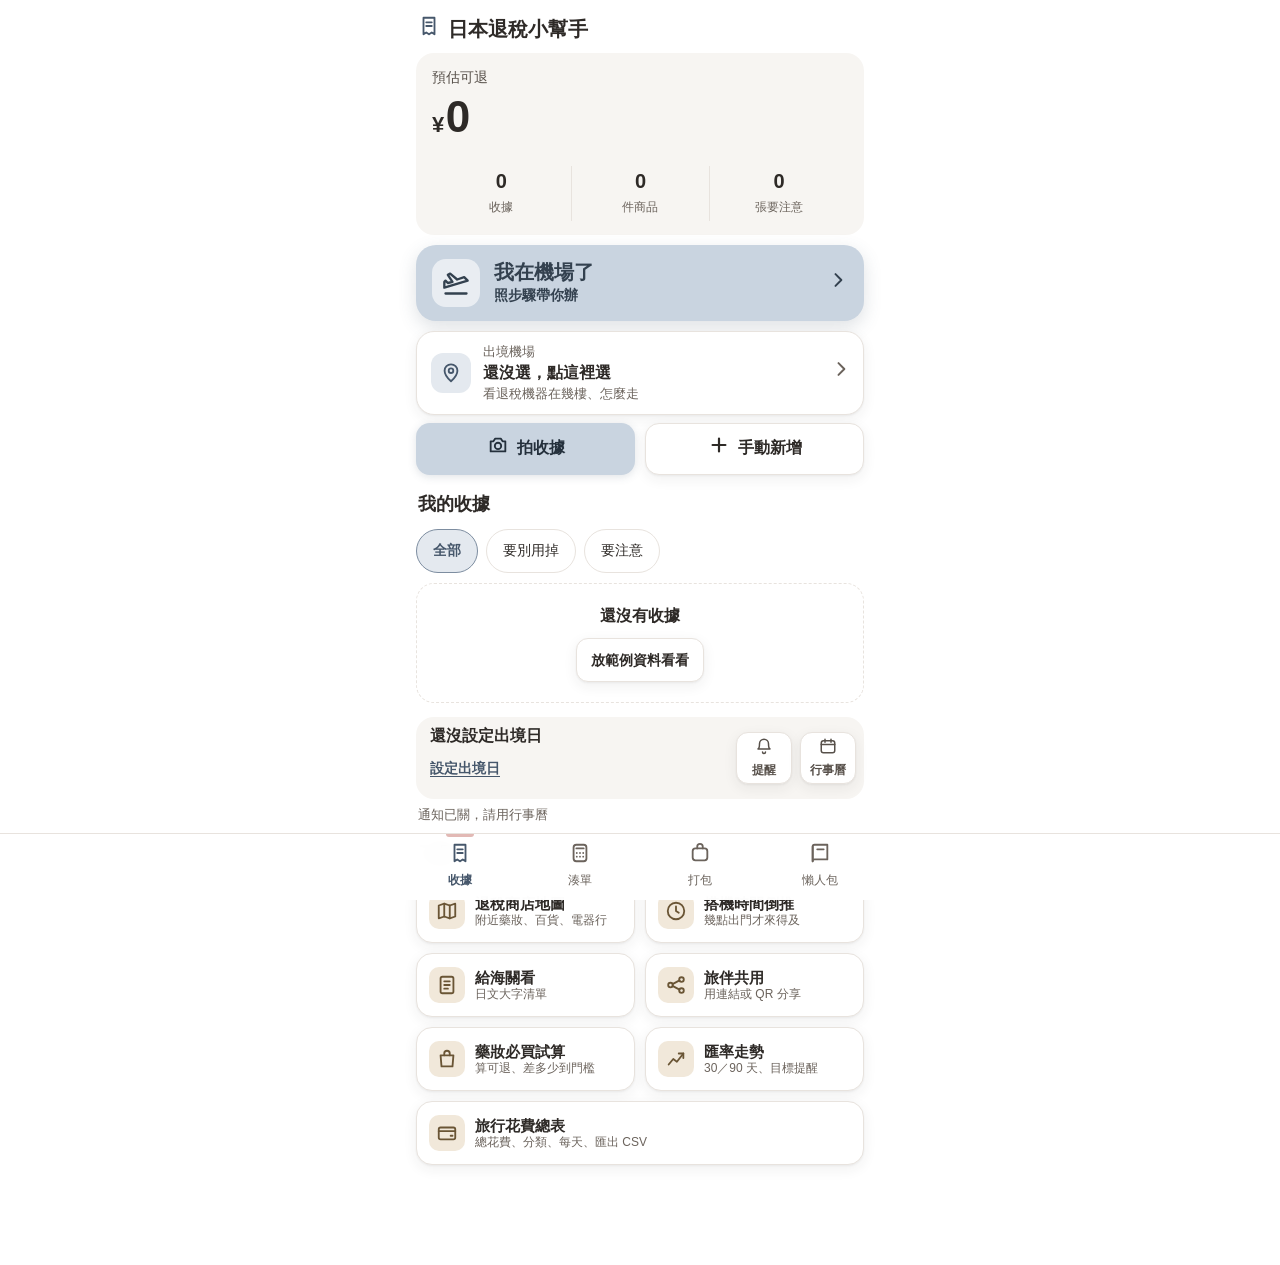
==== japan-taxfree/index.html @ 6c1c6da0 "新增測試頁：日本退稅小幫手（未公開連結） Co-authored-by: wendy885957-cmd <wendy885957-cmd@users.noreply.github.com>" ====
<!DOCTYPE html>
<html lang="zh-Hant-TW">
<head>
<meta charset="utf-8">
<meta name="viewport" content="width=device-width, initial-scale=1, viewport-fit=cover">
<meta name="theme-color" content="#FFFFFF">
<meta name="apple-mobile-web-app-capable" content="yes">
<meta name="apple-mobile-web-app-title" content="退稅小幫手">
<title>日本退稅小幫手</title>
<link rel="manifest" href="manifest.json">
<link rel="icon" href="icon.svg" type="image/svg+xml">
<link rel="apple-touch-icon" href="icon-192.png">
<style>
:root{
  --bg:#FFFFFF; --surface:#F7F5F2; --line:#E8E3DE;
  --ink:#2E2A27; --ink2:#57504A; --ink3:#6B635C;
  --blue:#46576B; --blue-bg:#E4E9EF; --blue-mid:#7D8DA0; --btn:#C9D4E0; --btn-h:#BCC8D6; --btn-down:#AEBCCB; --btn-ink:#24303C;
  --sand:#6A5535; --sand-bg:#F1E8DA; --sand-mid:#B08F5E;
  --rose:#8E4F4B; --rose-bg:#F5E6E4; --rose-mid:#E2B9B5;
  --ok:#3E5A78; --ok-bg:#E5ECF3; --ok-mid:#9DB0C6;
  --warn:#8B4639; --warn-bg:#F6E6E1; --warn-mid:#D9A79C;
  --r:18px; --r-sm:12px;
  --shadow:0 1px 2px rgba(46,42,39,.05),0 4px 14px rgba(46,42,39,.07);
  --ease:cubic-bezier(.2,.8,.2,1);
}
*{box-sizing:border-box;-webkit-tap-highlight-color:transparent}
[hidden]{display:none!important}
html,body{margin:0;background:var(--bg);color:var(--ink)}
body{font-family:-apple-system,"PingFang TC","Noto Sans TC","Noto Sans CJK TC","Microsoft JhengHei",sans-serif;font-size:16px;line-height:1.55;-webkit-font-smoothing:antialiased}
button,input,select{font:inherit;color:inherit}
button{cursor:pointer}
.app{max-width:480px;margin:0 auto;min-height:100vh;padding:0 16px calc(100px + env(safe-area-inset-bottom))}
header.top{padding:calc(14px + env(safe-area-inset-top)) 2px 8px;display:flex;align-items:center;gap:8px;color:var(--blue)}
header.top h1{font-size:20px;margin:0;font-weight:800;color:var(--ink)}
.view{display:none;animation:fadeUp .35s var(--ease)}
.view.on{display:block}
@keyframes fadeUp{from{opacity:0;transform:translateY(8px)}to{opacity:1;transform:none}}
@keyframes pop{from{opacity:0;transform:translateY(4px)}to{opacity:1;transform:none}}
@keyframes draw{from{stroke-dashoffset:30}to{stroke-dashoffset:0}}
h2{font-size:18px;margin:22px 2px 10px;font-weight:700}
.muted{color:var(--ink3)} .small{font-size:13px}
.num{font-variant-numeric:tabular-nums}
:focus-visible{outline:2px solid var(--blue);outline-offset:2px}
.ico{display:grid;place-items:center;flex:none}
.wrap-pretty{text-wrap:pretty}

/* info blocks: flat, no shadow */
.card{background:var(--surface);border:none;border-radius:var(--r);padding:14px 16px;box-shadow:none}

/* buttons: tappable = shadow or fill; feedback = color only */
.btn{display:inline-flex;align-items:center;justify-content:center;gap:8px;border:none;border-radius:14px;padding:10px 18px;min-height:52px;font-weight:700;font-size:16px;transition:background .15s,box-shadow .15s,color .15s}
.btn.pri{background:var(--btn);color:var(--btn-ink);box-shadow:0 2px 8px rgba(70,87,107,.16)}
.btn.pri:hover{background:var(--btn-h)} .btn.pri:active{background:var(--btn-down)}
.btn.sec{background:var(--bg);color:var(--ink);border:1px solid var(--line);box-shadow:var(--shadow)}
.btn.sec:active{background:var(--surface);box-shadow:inset 0 0 0 1px var(--line)}
.btn.ghost{background:none;color:var(--warn);font-weight:700;box-shadow:none}
.btn.ghost:active{background:var(--warn-bg)}
.btn.text{background:none;color:var(--blue);font-weight:700;box-shadow:none;padding:0 6px;min-height:44px;text-decoration:underline;text-underline-offset:3px}
.btn.text:active{background:var(--blue-bg)}
.btn.block{width:100%}
.btn:disabled{background:transparent;color:#6E6862;border:1px dashed #C9C2BA;box-shadow:none;cursor:not-allowed}
.btn.sm{min-height:44px;padding:6px 14px;font-size:14px;border-radius:12px}

/* summary */
.summary{background:var(--surface);border-radius:var(--r);padding:14px 16px}
.summary .lbl{font-size:14px;color:var(--ink2)}
.big{font-size:44px;font-weight:800;letter-spacing:-.01em;line-height:1.1;margin:4px 0 0}
.big small{font-size:22px;font-weight:700;margin-right:2px}
.twd{font-size:15px;color:var(--ink2);font-weight:600;min-height:1em}
.stats{display:grid;grid-template-columns:repeat(3,1fr);margin-top:10px}
.stat{text-align:center;border-left:1px solid var(--line);padding:2px 4px}
.stat:first-child{border-left:none}
.stat b{display:block;font-size:20px;line-height:1.3;font-weight:700}
.stat span{font-size:12px;color:var(--ink3)}

/* airport hero */
.hero{margin-top:10px;width:100%;border:none;border-radius:20px;background:var(--btn);color:var(--btn-ink);display:flex;align-items:center;gap:14px;padding:14px 16px;min-height:76px;text-align:left;box-shadow:0 6px 18px rgba(70,87,107,.18);transition:background .15s}
.hero:hover{background:var(--btn-h)} .hero:active{background:var(--btn-down)}
.hero .ico{width:48px;height:48px;border-radius:14px;background:rgba(255,255,255,.6)}
.hero b{display:block;font-size:20px;line-height:1.25;font-weight:800}
.hero span{font-size:14px;font-weight:600;color:#33414F}
.hero .go{margin-left:auto}

/* add buttons */
.tiles{display:grid;grid-template-columns:1fr 1fr;gap:10px;margin-top:8px}
#v-home h2{margin-top:16px}

/* countdown: one line */
.cd{margin-top:14px;display:flex;align-items:center;gap:8px;padding:8px 8px 8px 14px}
.cd-main{flex:1;min-width:0}
.cd-line{font-weight:700;font-size:16px;line-height:1.35}
.cd-line .n{font-size:22px;font-weight:800;color:var(--blue);margin-right:2px}
.cd-date{display:inline-flex;align-items:center;min-height:44px;padding:0;border:none;background:none;color:var(--blue);font-weight:700;font-size:14px;text-decoration:underline;text-underline-offset:3px}
.cd-date:active{background:var(--blue-bg)}
.cd-btn{display:flex;flex-direction:column;align-items:center;justify-content:center;gap:0;min-width:56px;min-height:52px;padding:4px 8px;border:1px solid var(--line);background:var(--bg);border-radius:12px;font-size:12px;font-weight:700;color:var(--ink2);box-shadow:var(--shadow);transition:background .15s}
.cd-btn:active{background:var(--surface);box-shadow:inset 0 0 0 1px var(--line)}
.cd-btn[aria-pressed=true]{background:var(--blue-bg);color:var(--blue);border-color:var(--blue-mid)}
.cd-note{font-size:13px;color:var(--ink3);margin:6px 2px 0}
.sr{position:absolute;width:1px;height:1px;overflow:hidden;clip:rect(0 0 0 0);white-space:nowrap}

/* chips & list */
.chips{display:flex;gap:8px;flex-wrap:wrap;margin:0 0 10px}
.chip{border:1px solid var(--line);background:var(--bg);border-radius:99px;padding:6px 16px;font-size:14px;min-height:44px;transition:background .15s,color .15s}
.chip:active{background:var(--surface);box-shadow:inset 0 0 0 1px var(--line)}
.chip[aria-pressed=true]{background:var(--blue-bg);border-color:var(--blue-mid);color:var(--blue);font-weight:700}
.list{display:grid;gap:10px;grid-template-columns:minmax(0,1fr)}
.rc{display:block;width:100%;text-align:left;border:1px solid var(--line);background:var(--bg);border-radius:var(--r);padding:12px 14px;box-shadow:var(--shadow);transition:background .15s;animation:fadeUp .3s var(--ease) both}
.rc:active{background:var(--surface);box-shadow:inset 0 0 0 1px var(--line)}
.rc-top{display:flex;gap:12px;align-items:center}
.thumb{width:44px;height:44px;border-radius:12px;background:var(--surface);flex:none;display:grid;place-items:center;overflow:hidden;color:var(--ink3)}
.thumb img{width:100%;height:100%;object-fit:cover}
.rc-main{flex:1;min-width:0}
.rc-name,.apr-name b{font-weight:700;white-space:normal;display:-webkit-box;-webkit-line-clamp:2;-webkit-box-orient:vertical;overflow:hidden;line-height:1.35}
.rc-meta{font-size:13px;color:var(--ink3)}
.rc-amt{text-align:right;flex:none}
.rc-amt b{display:block;font-weight:700}
.rc-amt span{font-size:12px;color:var(--ink3)}
.rc-tags{display:flex;gap:6px;flex-wrap:wrap;margin-top:8px}
.tag{display:inline-flex;align-items:center;gap:4px;font-size:12px;padding:3px 8px;border-radius:8px;font-weight:700}
.tag.c{background:var(--sand-bg);color:var(--sand)} .tag.w{background:var(--warn-bg);color:var(--warn)} .tag.ok{background:var(--ok-bg);color:var(--ok)}
.chev{color:var(--ink3);flex:none}
.empty{text-align:center;padding:20px 16px;border:1.5px dashed var(--line);border-radius:var(--r);color:var(--ink2)}

/* tabbar */
nav.tabbar{position:fixed;left:0;right:0;bottom:0;z-index:30;background:rgba(255,255,255,.97);backdrop-filter:blur(10px);border-top:1px solid var(--line);padding-bottom:env(safe-area-inset-bottom)}
nav.tabbar .in{max-width:480px;margin:0 auto;display:grid;grid-template-columns:repeat(4,1fr)}
.tab{background:none;border:none;padding:8px 0 10px;display:flex;flex-direction:column;align-items:center;gap:2px;font-size:12px;color:var(--ink3);min-height:60px;position:relative;transition:color .15s}
.tab:active{color:var(--blue)}
.tab[aria-selected=true]{color:var(--blue);font-weight:700}
.tab[aria-selected=true]::before{content:"";position:absolute;top:0;width:28px;height:3px;border-radius:0 0 3px 3px;background:var(--rose-mid)}

/* segmented */
.seg{display:grid;grid-auto-flow:column;grid-auto-columns:1fr;background:var(--surface);border-radius:14px;padding:3px;position:relative}
.seg button{border:none;background:none;border-radius:11px;padding:6px 0;min-height:44px;font-weight:700;color:var(--ink2);position:relative;z-index:1;transition:color .2s}
.seg button[aria-pressed=true]{color:var(--ink)}
.seg .knob{position:absolute;top:3px;bottom:3px;left:3px;border-radius:11px;background:var(--bg);box-shadow:0 1px 4px rgba(46,42,39,.14);transition:transform .28s var(--ease)}

/* calculator */
.calc-top{display:grid;grid-template-columns:1fr 1fr;gap:8px}
.target{display:flex;align-items:center;gap:8px;margin-bottom:8px;color:var(--ink3)}
.target select{flex:1;min-height:48px;border:1px solid var(--line);border-radius:14px;padding:0 12px;background:var(--bg);font-weight:700;min-width:0;color:var(--ink);box-shadow:var(--shadow)}
.disp{margin-top:8px;background:var(--surface);border-radius:var(--r);padding:6px 14px}
.disp-in{display:flex;align-items:baseline;justify-content:space-between;gap:4px;font-size:36px;font-weight:800;line-height:1.2}
.disp-in .lbl{font-size:13px;font-weight:500;color:var(--ink3);align-self:center}
.disp-in small{font-size:18px;color:var(--ink3);margin-right:2px}
.res{display:grid;grid-template-columns:1fr 1fr;gap:8px;margin-top:8px}
.res > div{border-radius:var(--r-sm);padding:6px 12px}
.res > div:first-child{background:var(--blue-bg)}
.res > div:last-child{background:var(--surface)}
.res span{font-size:12px;font-weight:700;color:var(--blue)}
.res > div:last-child span{color:var(--ink2)}
.res b{display:block;font-size:22px;line-height:1.25;font-weight:800}
.fx{display:flex;align-items:center;justify-content:space-between;gap:8px;font-size:13px;color:var(--ink3);min-height:44px}
.fx-edit{display:flex;gap:8px;margin-bottom:6px}
.fx-edit input{flex:1;min-height:44px;border:1px solid var(--line);border-radius:12px;padding:0 12px;min-width:0}
.ringbox{display:flex;align-items:center;gap:12px;padding:6px 2px}
.ring{width:60px;height:60px;flex:none;position:relative}
.ring svg{transform:rotate(-90deg)}
.ring circle{fill:none;stroke-width:9}
.ring .bg{stroke:#ECE9E5}
.ring .base{stroke:var(--blue-mid);transition:stroke-dashoffset .8s var(--ease)}
.ring .add{stroke:var(--sand-mid);transition:stroke-dashoffset .8s var(--ease)}
.ring .pct{position:absolute;inset:0;display:grid;place-items:center;font-weight:800;font-size:15px}
.ring-txt{flex:1;min-width:0}
.ring-txt b{display:block;font-size:17px;line-height:1.35}
.dot-l{display:inline-block;width:8px;height:8px;border-radius:99px;background:var(--c);margin-right:4px;vertical-align:1px}
.legend{font-size:13px;color:var(--ink2)}
.legend span+span{margin-left:10px}
.keypad{display:grid;grid-template-columns:repeat(3,1fr);gap:8px;margin-top:8px}
.key{min-height:50px;border:none;border-radius:14px;background:var(--surface);font-size:24px;font-weight:600;transition:background .12s;color:var(--ink)}
.key:active{background:var(--btn)}
.key.fn{font-size:16px;color:var(--ink2)}

/* packing */
.pk-sum{display:grid;grid-template-columns:1fr 1fr;gap:10px}
.pk-box{border-radius:var(--r);padding:10px;text-align:center}
.pk-box b{display:block;font-size:36px;font-weight:800;line-height:1.1}
.pk-box span{font-weight:700;font-size:14px}
.pk-box.carry{background:var(--blue-bg);color:var(--blue)} .pk-box.check{background:var(--sand-bg);color:var(--sand)}
.pk-group{margin-top:12px;border:1px solid var(--line);border-radius:var(--r);padding:4px 14px}
.pk-group h3{font-size:14px;color:var(--ink3);margin:8px 0 0;font-weight:700}
.pk{border-top:1px solid var(--line);padding:10px 0;transition:background .2s}
.pk:first-of-type{border-top:none}
.pk.bad{background:#FCF9F4;margin:0 -14px;padding:10px 14px}
.pk-row{display:flex;align-items:center;gap:10px}
.pk-name{flex:1;min-width:0;font-weight:700;line-height:1.35}
.pk-meta{flex:1;min-width:0;font-size:12px;color:var(--ink3)}
.pk .seg{width:140px;flex:none}
.pk .seg button{font-size:14px}
.pk-row2{display:flex;align-items:center;gap:10px;margin-top:2px}
.tog{border:1px solid var(--line);background:var(--bg);border-radius:99px;padding:4px 12px;min-height:44px;font-size:13px;font-weight:700;color:var(--ink2);display:inline-flex;align-items:center;gap:6px;transition:background .15s,color .15s;flex:none}
.tog:active{background:var(--surface)}
.tog[aria-pressed=true]{background:var(--blue-bg);border-color:var(--blue-mid);color:var(--blue)}
.pk-warn{margin-top:6px;padding-top:4px;border-top:1px dashed var(--warn-mid);color:var(--warn);font-size:14px;font-weight:700;display:flex;gap:8px;align-items:center;animation:pop .3s var(--ease)}
.pk-warn span{flex:1;text-wrap:pretty}
.pk-warn .btn.ghost{min-height:44px;padding:0 8px;text-decoration:underline;text-underline-offset:3px}
.pk-tip{margin-top:4px;color:var(--ink3);font-size:13px;animation:pop .3s var(--ease)}
.pk-gone{font-size:13px;color:var(--warn);padding:8px 0;border-top:1px solid var(--line);display:flex;gap:6px;align-items:center}

/* guide: flat list */
.rules{border-top:1px solid var(--line)}
.rule{display:grid;grid-template-columns:28px 1fr;gap:12px;padding:12px 2px;border-bottom:1px solid var(--line)}
.rule .n{width:28px;height:28px;border-radius:99px;background:var(--blue-bg);color:var(--blue);display:grid;place-items:center;font-size:14px;font-weight:700}
.rule.hot .n{background:var(--rose-bg);color:var(--rose)}
.rule b{font-size:16px;display:block;line-height:1.4}
.rule p{margin:2px 0 0;font-size:14px;color:var(--ink2)}
.lnks{display:flex;flex-wrap:wrap;column-gap:14px}
a.lnk{color:var(--blue);font-weight:700;font-size:13px;text-underline-offset:3px;display:inline-flex;min-height:44px;align-items:center}
a.lnk:active{background:var(--blue-bg)}

/* editor */
.sheet{position:fixed;inset:0;z-index:50;background:var(--bg);overflow-y:auto;transform:translateY(100%);transition:transform .38s var(--ease),visibility 0s .38s;visibility:hidden}
.sheet.on{transform:none;visibility:visible;transition:transform .38s var(--ease)}
.sheet .in{max-width:480px;margin:0 auto;padding:0 16px calc(190px + env(safe-area-inset-bottom))}
.sheet-head{position:sticky;top:0;background:#FFFFFF;z-index:2;display:flex;align-items:center;gap:8px;padding:calc(8px + env(safe-area-inset-top)) 16px 8px 8px;border-bottom:1px solid var(--line);margin:0 -16px}
.sheet-head h3{margin:0;font-size:17px;flex:1}
.back{background:none;border:none;display:flex;align-items:center;gap:2px;color:var(--blue);font-weight:700;padding:8px;min-height:44px;border-radius:10px}
.back:active{background:var(--surface)}
.ocr-btns{display:grid;grid-template-columns:1.3fr 1fr;gap:10px;margin-top:14px}
.ocr-btns .btn{min-height:56px}
.ocr-bar{margin-top:12px;border-radius:var(--r);padding:12px 14px;background:var(--sand-bg);color:var(--sand);font-size:14px;animation:pop .3s var(--ease)}
.ocr-bar b{display:block;font-size:15px}
.ocr-bar .track{margin-top:8px;background:rgba(255,255,255,.7);height:8px;border-radius:99px;overflow:hidden}
.ocr-bar .fill{height:100%;background:var(--sand-mid);transition:width .3s}
.field{display:block;margin-top:14px}
.field > span{display:block;font-size:14px;color:var(--ink2);margin-bottom:6px;font-weight:700}
.inp{width:100%;border:1px solid var(--line);border-radius:12px;padding:11px 12px;min-height:48px;background:var(--bg);transition:border-color .2s,box-shadow .2s}
.inp:focus{outline:none;border-color:var(--blue-mid);box-shadow:0 0 0 3px var(--blue-bg)}
.inp.auto{border-color:var(--sand-mid);background:#FCF8F1}
.autotag{font-size:12px;font-weight:700;font-style:normal;color:var(--sand);background:var(--sand-bg);padding:2px 6px;border-radius:6px;margin-left:6px}
.row2{display:grid;grid-template-columns:minmax(0,1fr);gap:0}
.row2 .field:last-child .inp{max-width:220px}
.photo-prev{margin-top:10px;position:relative;border-radius:12px;overflow:hidden;border:1px solid var(--line)}
.photo-prev img{display:block;width:100%;max-height:220px;object-fit:contain;background:var(--surface)}
.photo-prev .rm{position:absolute;top:6px;right:6px;background:rgba(255,255,255,.96);border:1px solid var(--line);border-radius:99px;padding:4px 14px;font-size:13px;font-weight:700;min-height:44px;color:var(--warn)}
.photo-prev .rm:active{background:var(--warn-bg)}
.items{display:grid;gap:12px;margin-top:8px;grid-template-columns:minmax(0,1fr)}
.item{border:1px solid var(--line);border-radius:var(--r);padding:12px;background:var(--bg);animation:fadeUp .3s var(--ease)}
.item.is-c{border-color:var(--sand-mid)}
.item.is-gone{border-color:var(--warn-mid)}
.item-head{display:flex;gap:8px;align-items:center}
.item-head .inp{flex:1;min-width:0}
.x{flex:none;width:44px;height:44px;border-radius:12px;border:none;background:var(--surface);display:grid;place-items:center;color:var(--ink2);transition:background .15s}
.x:active{background:var(--line)}
.item-grid{display:grid;grid-template-columns:136px 1fr;gap:10px;margin-top:10px;align-items:end}
.mini{font-size:12px;color:var(--ink3);display:block;margin-bottom:4px;font-weight:700}
.stepper{display:flex;align-items:center;border:1px solid var(--line);border-radius:12px;height:48px;overflow:hidden}
.stepper button{width:44px;height:100%;border:none;background:var(--surface);font-size:20px;transition:background .12s}
.stepper button:active{background:var(--btn)}
.stepper output{flex:1;text-align:center;font-weight:700}
.item .tog{margin-top:10px}
.dont{display:none;margin-top:4px;padding:6px 0;color:var(--sand);font-size:14px;gap:6px;align-items:center;font-weight:700}
.item.is-c .dont{display:flex;animation:pop .3s var(--ease)}
.chk{display:flex;align-items:center;gap:10px;font-size:14px;cursor:pointer;min-height:44px}
.chk input{width:22px;height:22px;accent-color:var(--blue);flex:none;margin:0}
.food{display:none} .item.is-c .food{display:flex}
.gone-warn{display:none;padding:2px 0 4px;color:var(--warn);font-size:14px;font-weight:700;gap:6px;align-items:center}
.item.is-gone .gone-warn{display:flex;animation:pop .3s var(--ease)}
.add-item{margin-top:12px;width:100%;border:1.5px dashed var(--blue-mid);background:var(--bg);color:var(--blue);border-radius:var(--r);min-height:52px;font-weight:700;display:flex;align-items:center;justify-content:center;gap:6px;transition:background .15s}
.add-item:active{background:var(--blue-bg)}
.dock{position:fixed;left:0;right:0;bottom:0;z-index:55;background:#FFFFFF;border-top:1px solid var(--line);padding:10px 16px calc(12px + env(safe-area-inset-bottom));transform:translateY(110%);visibility:hidden;transition:transform .38s var(--ease),visibility 0s .38s}
.sheet.on ~ .dock{transform:none;visibility:visible;transition:transform .38s var(--ease)}
.dock .in2{max-width:448px;margin:0 auto}
.dock .sum{display:flex;justify-content:space-between;align-items:baseline;gap:10px;font-size:14px;color:var(--ink2)}
.dock .sum b{font-size:20px;color:var(--ink)}
.thr{font-size:13px;margin:2px 0 8px;display:flex;align-items:center;gap:6px;font-weight:700}
.thr.ok{color:var(--ok)} .thr.no{color:var(--warn)}

/* airport mode */
.ap{position:fixed;inset:0;z-index:70;background:var(--bg);display:flex;flex-direction:column;transform:translateY(100%);visibility:hidden;transition:transform .4s var(--ease),visibility 0s .4s}
.ap.on{transform:none;visibility:visible;transition:transform .4s var(--ease)}
.ap-head{max-width:480px;width:100%;margin:0 auto;display:flex;align-items:center;gap:8px;padding:calc(8px + env(safe-area-inset-top)) 12px 6px}
.dots{flex:1;display:flex;justify-content:center;gap:6px}
.dot{width:8px;height:8px;border-radius:99px;background:#DEDAD5;transition:background .3s,width .3s var(--ease)}
.dot.done{background:var(--blue-mid)}
.dot.cur{width:24px;background:var(--blue)}
.ap-body{flex:1;overflow-y:auto;max-width:480px;width:100%;margin:0 auto;padding:6px 16px 20px}
.ap-step{animation:slideIn .35s var(--ease)}
@keyframes slideIn{from{opacity:0;transform:translateX(24px)}to{opacity:1;transform:none}}
.ap-no{font-size:13px;font-weight:700;color:var(--blue);letter-spacing:.04em}
.ap-step h2{font-size:26px;line-height:1.3;margin:4px 0 6px;font-weight:800;outline:none}
.ap-sub{color:var(--ink2);margin:0 0 16px;font-size:15px}
.ap-foot{max-width:480px;width:100%;margin:0 auto;padding:10px 16px calc(14px + env(safe-area-inset-bottom));border-top:1px solid var(--line);display:flex;gap:10px}
.ap-foot .btn.pri,.ap-foot .btn:disabled{flex:1;min-height:56px;font-size:18px}
.bigopt{color:var(--ink);width:100%;display:flex;align-items:center;gap:14px;text-align:left;border:2px solid var(--line);background:var(--bg);border-radius:20px;padding:14px 16px;min-height:80px;margin-bottom:12px;box-shadow:var(--shadow);transition:background .15s,border-color .15s;position:relative}
.bigopt:active{background:var(--surface);box-shadow:inset 0 0 0 1px var(--line)}
.bigopt b{display:block;font-size:17px;font-weight:700}
.bigopt span{font-size:14px;color:var(--ink3)}
.bigopt .ico{width:48px;height:48px;border-radius:14px;background:var(--surface);color:var(--ink2)}
.bigopt[aria-pressed=true]{border-color:var(--blue);background:#F4F7FA}
.bigopt[aria-pressed=true] .ico{background:var(--btn);color:var(--btn-ink)}
.bigopt .sel{position:absolute;top:10px;right:10px;width:26px;height:26px;border-radius:99px;background:var(--btn);color:var(--btn-ink);display:none;place-items:center}
.bigopt[aria-pressed=true] .sel{display:grid}
.light{width:22px;height:22px;border-radius:99px}
.light.g{background:#A9B8A6} .light.r{background:var(--warn-mid)}
.apr{border:2px solid var(--line);border-radius:20px;margin-bottom:10px;overflow:hidden;transition:border-color .25s,background .25s}
.apr.ok{border-color:var(--ok-mid);background:#F5F8FB}
.apr.gone{border-color:var(--warn-mid);background:#FDF8F6}
.apr-row{display:flex;align-items:center;gap:10px;padding:12px 12px 6px 14px}
.apr-name{flex:1;min-width:0}
.apr-name span{font-size:13px;color:var(--ink3)}
.onme{border:none;border-radius:14px;min-height:48px;padding:0 14px;font-weight:700;background:var(--btn);color:var(--btn-ink);display:inline-flex;align-items:center;gap:6px;flex:none;box-shadow:0 2px 8px rgba(70,87,107,.16);transition:background .15s}
.onme:active{background:var(--btn-down)}
.apr.ok .onme{background:var(--bg);color:var(--ok);border:1.5px solid var(--ok-mid);box-shadow:none}
.apr.ok .onme svg path{stroke-dasharray:30;animation:draw .35s var(--ease)}
.exp{border:none;background:none;width:100%;display:flex;align-items:center;gap:6px;padding:0 14px;font-size:13px;font-weight:700;color:var(--blue);min-height:44px;transition:background .15s}
.exp:active{background:var(--surface)}
.exp svg{transition:transform .25s}
.exp[aria-expanded=true] svg{transform:rotate(90deg)}
.apr-items{padding:0 14px 12px;font-size:14px;color:var(--ink2);animation:fadeUp .25s var(--ease)}
.apr-items div{display:flex;justify-content:space-between;padding:4px 0;border-top:1px dashed var(--line)}
.box-note{border-radius:var(--r);padding:12px 14px;background:var(--surface);font-size:15px;color:var(--ink2);margin-bottom:12px}
.box-note.w{background:var(--warn-bg);color:var(--warn)}
.steps{display:grid;gap:10px}
.steps .s{display:flex;gap:12px;align-items:center;padding:12px 14px;border-radius:16px;background:var(--surface);font-weight:700}
.steps .s i{font-style:normal;width:30px;height:30px;border-radius:99px;background:var(--bg);display:grid;place-items:center;color:var(--blue);flex:none}
.apts{display:flex;flex-wrap:wrap;gap:6px;margin-top:8px}
.apts span{background:var(--bg);border:1px solid var(--line);border-radius:99px;padding:2px 10px;font-size:13px;font-weight:700}
.done-hero{text-align:center;padding:28px 0 8px}
.done-hero .ring2{width:96px;height:96px;border-radius:99px;background:var(--ok-bg);color:var(--ok);display:grid;place-items:center;margin:0 auto 14px;animation:fadeUp .4s var(--ease)}
.done-hero .ring2 path{stroke-dasharray:30;animation:draw .5s .15s var(--ease) both}
canvas#conf{position:fixed;inset:0;pointer-events:none;z-index:90}

.toast{position:fixed;left:50%;top:calc(14px + env(safe-area-inset-top));transform:translate(-50%,-160%);visibility:hidden;background:#EEF1F5;color:#24303C;border:1px solid #C9D4E0;box-shadow:var(--shadow);padding:10px 16px;border-radius:14px;font-size:14px;font-weight:700;z-index:99;transition:transform .35s var(--ease);max-width:90vw}
.toast.on{transform:translate(-50%,0);visibility:visible}
@media (prefers-reduced-motion:reduce){*{animation:none!important;transition:none!important}}

/* ---- v4: departure airport ---- */
.aprow{margin-top:10px;width:100%;display:flex;align-items:center;gap:12px;text-align:left;border:1px solid var(--line);background:var(--bg);border-radius:var(--r);padding:10px 12px 10px 14px;min-height:64px;box-shadow:var(--shadow);transition:background .15s}
.aprow:active{background:var(--surface);box-shadow:inset 0 0 0 1px var(--line)}
.aprow .ico{width:40px;height:40px;border-radius:12px;background:var(--blue-bg);color:var(--blue)}
.aprow .t{flex:1;min-width:0}
.aprow .t span{display:block;font-size:13px;color:var(--ink3)}
.aprow .t b{display:block;font-size:16px;line-height:1.35}
.apk{z-index:80}
.apk .in{padding-bottom:calc(40px + env(safe-area-inset-bottom))}
.pk-h{font-size:14px;font-weight:700;color:var(--ink2);margin:18px 2px 8px}
.pk-list{display:grid;gap:8px}
.pk{width:100%;display:flex;align-items:center;gap:12px;text-align:left;border:1.5px solid var(--line);background:var(--bg);border-radius:16px;padding:8px 14px;min-height:56px;box-shadow:var(--shadow);transition:background .15s,border-color .15s;color:var(--ink)}
.pk:active{background:var(--surface);box-shadow:inset 0 0 0 1px var(--line)}
.pk b{font-size:16px;display:block;line-height:1.3}
.pk span{font-size:13px;color:var(--ink3)}
.pk .t{flex:1;min-width:0}
.pk[aria-pressed=true]{border-color:var(--blue);background:#F4F7FA}
.pk .ck{width:26px;height:26px;border-radius:99px;background:var(--btn);color:var(--btn-ink);display:none;place-items:center;flex:none}
.pk[aria-pressed=true] .ck{display:grid}
.more{margin-top:12px}
.acard{background:var(--surface);border-radius:var(--r);padding:16px;margin-top:12px}
.acard .nm{display:flex;align-items:flex-start;gap:8px}
.acard .nm b{font-size:20px;line-height:1.3;flex:1}
.fl{display:flex;align-items:baseline;gap:10px;margin-top:10px}
.fl .f{font-size:34px;font-weight:800;color:var(--blue);line-height:1}
.fl .lm{font-size:16px;font-weight:700;line-height:1.45}
.mtags{display:flex;flex-wrap:wrap;gap:6px;margin-top:12px}
.mtag{font-size:13px;font-weight:700;padding:3px 10px;border-radius:8px;background:var(--blue-bg);color:var(--blue)}
.mtag.off{background:transparent;color:var(--ink3);border:1px dashed var(--line);font-weight:500;text-decoration:line-through}
.tbc{display:inline-block;font-size:12px;font-weight:700;padding:1px 7px;border-radius:7px;background:var(--sand-bg);color:var(--sand);margin:0 2px;vertical-align:1px;white-space:nowrap;text-decoration:none}
.walk{list-style:none;margin:14px 0 0;padding:0;display:grid;gap:8px}
.walk li{display:flex;gap:12px;align-items:flex-start;background:var(--bg);border-radius:14px;padding:12px 14px;font-size:18px;font-weight:700;line-height:1.4}
.walk li i{font-style:normal;width:30px;height:30px;border-radius:99px;background:var(--blue-bg);color:var(--blue);display:grid;place-items:center;flex:none;font-size:15px;margin-top:-1px}
.walk li.first i{background:var(--rose-bg);color:var(--rose)}
.walk li small{display:block;font-size:14px;font-weight:500;color:var(--ink2);margin-top:2px}
.walk li.opt{background:transparent;border:1px dashed var(--line)}
.cash{margin-top:14px;border-top:1px solid var(--line);padding-top:12px}
.cash h4{margin:0 0 6px;font-size:15px}
.cash .pt{display:flex;gap:8px;align-items:flex-start;padding:6px 0;font-size:15px}
.cash .pt b{font-weight:700}
.when{flex:none;font-size:12px;font-weight:700;padding:2px 8px;border-radius:8px;background:var(--ok-bg);color:var(--ok);margin-top:2px;white-space:nowrap}
.when.pre{background:var(--sand-bg);color:var(--sand)}
.cash ul{margin:6px 0 0;padding-left:18px;font-size:14px;color:var(--ink2)}
.hrs{margin-top:10px;font-size:14px;color:var(--ink2)}
.mapbtn{margin-top:14px;text-decoration:none;width:100%;min-height:56px;font-size:17px}
.msrc{font-size:13px;color:var(--ink3);margin-top:6px;text-align:center}
.msrc a{color:var(--blue);font-weight:700;display:inline-flex;align-items:center;min-height:44px;padding:0 4px}
.apbox{border-radius:var(--r);padding:12px 14px;background:var(--surface);margin-bottom:12px}
.apbox .k{font-size:13px;font-weight:700;color:var(--blue)}
.apbox .v{font-size:18px;font-weight:800;line-height:1.4;margin-top:2px}
.apbox .mapbtn{margin-top:10px}
/* ---- v5 ---- */
.prog{margin-top:10px;width:100%;display:flex;align-items:center;gap:10px;text-align:left;border:1px solid var(--line);background:var(--bg);border-radius:var(--r);padding:8px 12px 8px 14px;min-height:52px;box-shadow:var(--shadow);transition:background .15s;color:var(--ink)}
.prog:active{background:var(--surface);box-shadow:inset 0 0 0 1px var(--line)}
.prog .t{flex:1;min-width:0;font-size:15px;line-height:1.4}
.prog .t b{font-weight:800}
.prog .t span{display:block;font-size:13px;color:var(--warn);font-weight:700}
.tools{display:grid;grid-template-columns:1fr 1fr;gap:10px}
.tool{display:flex;align-items:center;gap:10px;text-align:left;border:1px solid var(--line);background:var(--bg);border-radius:16px;padding:10px 12px;min-height:64px;box-shadow:var(--shadow);transition:background .15s;color:var(--ink)}
.tool:active{background:var(--surface);box-shadow:inset 0 0 0 1px var(--line)}
.tool .ico{width:36px;height:36px;border-radius:10px;background:var(--sand-bg);color:var(--sand)}
.tool b{display:block;font-size:15px;line-height:1.3}
.tool span.s{display:block;font-size:12px;color:var(--ink3);line-height:1.3}
.tag.st1{background:var(--blue-bg);color:var(--blue)} .tag.st2{background:var(--ok-bg);color:var(--ok)} .tag.own{background:var(--rose-bg);color:var(--rose)}
.tl{z-index:60}
.tl .in{padding-bottom:calc(40px + env(safe-area-inset-bottom))}
.pc{background:var(--surface);border-radius:var(--r);padding:12px 14px;margin-top:12px}
.pc-h{display:flex;gap:10px;align-items:flex-start}
.pc-h .n{flex:1;min-width:0}
.pc-h .n b{display:block;font-size:16px;line-height:1.35}
.pc-h .n span{font-size:13px;color:var(--ink3)}
.lab{display:block;font-size:13px;font-weight:700;color:var(--ink2);margin:10px 0 4px}
.inp2{width:100%;min-height:44px;border:1px solid var(--line);border-radius:12px;padding:0 12px;background:var(--bg);min-width:0}
.row{display:flex;gap:8px;align-items:center}
.row > *{min-width:0}
.pills{display:flex;flex-wrap:wrap;gap:8px}
.pill{border:1px solid var(--line);background:var(--bg);border-radius:99px;padding:6px 14px;font-size:14px;min-height:44px;font-weight:700;color:var(--ink2);box-shadow:var(--shadow);transition:background .15s}
.pill:active{background:var(--surface)}
.pill[aria-pressed=true]{background:var(--blue-bg);border-color:var(--blue-mid);color:var(--blue);box-shadow:none}
.stseg{display:grid;grid-template-columns:repeat(3,1fr);gap:6px;margin-top:10px}
.stseg button{min-height:44px;border:1px solid var(--line);background:var(--bg);border-radius:12px;font-weight:700;font-size:14px;color:var(--ink2);box-shadow:var(--shadow);transition:background .15s}
.stseg button[aria-pressed=true]{background:var(--btn);border-color:var(--btn);color:var(--btn-ink);box-shadow:none}
.due{margin-top:10px;background:var(--warn-bg);color:var(--warn);border-radius:14px;padding:10px 12px;font-size:14px}
.due b{font-size:15px}
.tpl{white-space:pre-wrap;background:var(--bg);color:var(--ink);border-radius:10px;padding:10px;margin:8px 0;font-size:14px;line-height:1.6;font-family:"Hiragino Sans","Noto Sans JP","Noto Sans CJK JP",sans-serif}
.kv{display:flex;justify-content:space-between;gap:8px;font-size:15px;padding:4px 0}
.kv b{font-weight:800}
/* timeline */
.tline{list-style:none;margin:12px 0 0;padding:0;position:relative}
.tline li{display:grid;grid-template-columns:64px 1fr;gap:10px;padding:10px 0;border-bottom:1px solid var(--line);align-items:baseline}
.tline li .tm{font-size:22px;font-weight:800;color:var(--blue);font-variant-numeric:tabular-nums}
.tline li b{font-size:17px;display:block;line-height:1.35}
.tline li span{font-size:13px;color:var(--ink3)}
.tline li.hot .tm{color:var(--rose)}
.tline li.past{opacity:.55}
.tline li.now{background:var(--blue-bg);border-radius:12px;padding-left:8px;padding-right:8px}
.live{margin-top:12px;background:var(--blue-bg);border-radius:var(--r);padding:12px 14px;color:var(--blue)}
.live .big2{font-size:34px;font-weight:800;line-height:1.15;font-variant-numeric:tabular-nums;color:var(--ink)}
.stp{display:flex;align-items:center;border:1px solid var(--line);border-radius:12px;height:48px;overflow:hidden;background:var(--bg)}
.stp button{width:48px;height:100%;border:none;background:var(--surface);font-size:20px;font-weight:700;transition:background .12s}
.stp button:active{background:var(--btn)}
.stp output{flex:1;text-align:center;font-weight:800;font-size:16px}
.ours{display:inline-block;font-size:12px;font-weight:700;padding:1px 7px;border-radius:7px;background:var(--sand-bg);color:var(--sand)}
/* customs view */
.cv{position:fixed;inset:0;z-index:90;background:#FFFFFF;color:#000;overflow-y:auto;visibility:hidden;opacity:0;transition:opacity .2s,visibility 0s .2s}
.cv.on{visibility:visible;opacity:1;transition:opacity .2s}
.cv .in{max-width:560px;margin:0 auto;padding:calc(8px + env(safe-area-inset-top)) 16px calc(40px + env(safe-area-inset-bottom));font-family:"Hiragino Sans","Noto Sans JP","Noto Sans CJK JP","PingFang TC","Noto Sans TC",sans-serif}
.cv-top{display:flex;align-items:center;gap:8px;position:sticky;top:0;background:#fff;padding:6px 0;z-index:2;border-bottom:2px solid #000}
.cv-top h3{flex:1;margin:0;font-size:22px;font-weight:900;line-height:1.2}
.cv-top h3 small{display:block;font-size:13px;font-weight:600;color:#333}
.cv-x{min-height:48px;min-width:64px;border:2px solid #000;background:#fff;border-radius:12px;font-weight:800;font-size:16px;color:#000}
.cv-x:active{background:#eee}
.cv-pass{margin-top:12px;border:2px solid #000;border-radius:14px;padding:10px 12px}
.cv-pass label{font-size:14px;font-weight:700;display:block}
.cv-pass input{width:100%;border:none;border-bottom:2px solid #000;font-size:26px;font-weight:900;min-height:48px;padding:0;background:transparent;text-transform:uppercase;letter-spacing:.03em;color:#000;border-radius:0}
.cv-r{margin-top:16px;border:2px solid #000;border-radius:14px;overflow:hidden}
.cv-rh{background:#000;color:#fff;padding:10px 12px}
.cv-rh b{display:block;font-size:22px;line-height:1.3}
.cv-rh span{font-size:16px;font-weight:700}
.cv table{width:100%;border-collapse:collapse;font-size:18px}
.cv th{font-size:13px;text-align:left;padding:6px 10px;border-bottom:2px solid #000;font-weight:800}
.cv td{padding:10px;border-bottom:1px solid #999;vertical-align:top;font-weight:700}
.cv td.q,.cv th.q{text-align:center;width:52px;white-space:nowrap}
.cv td.p,.cv th.p{text-align:right;width:112px;white-space:nowrap;font-variant-numeric:tabular-nums}
.cv .gone td{background:#F6E6E1}
.cv .gtag{display:inline-block;margin-top:4px;background:#7A2E22;color:#fff;font-size:14px;font-weight:800;padding:2px 8px;border-radius:6px}
.cv .tot td{font-size:18px;border-bottom:none}
.cv .zh{font-size:13px;color:#333;font-weight:600}
.cv .who{display:flex;gap:8px;flex-wrap:wrap;margin-top:12px}
.cv .who button{min-height:48px;padding:0 16px;border:2px solid #000;border-radius:12px;background:#fff;font-weight:800;font-size:16px;color:#000}
.cv .who button[aria-pressed=true]{background:#000;color:#fff}
.cv .note{margin-top:16px;font-size:16px;font-weight:700;border-top:2px solid #000;padding-top:12px}
.cv .wl{font-size:13px;color:#333;margin-top:6px}
/* share */
.qr{background:#fff;border:1px solid var(--line);border-radius:var(--r);padding:12px;display:grid;place-items:center;margin-top:12px;min-height:120px}
.qr svg{width:100%;max-width:280px;height:auto}
.lnkbox{width:100%;min-height:88px;border:1px solid var(--line);border-radius:12px;padding:10px;font-size:12px;word-break:break-all;background:var(--surface);color:var(--ink2);resize:none;font-family:ui-monospace,Menlo,monospace}
/* shop */
.cat{display:grid;gap:8px}
.ci{display:flex;align-items:center;gap:10px;border-bottom:1px solid var(--line);padding:8px 2px}
.ci .n{flex:1;min-width:0}
.ci .n b{display:block;font-size:15px;line-height:1.35}
.ci .n span{display:block;font-size:12px;color:var(--ink3);line-height:1.4}
.ci .n a{color:var(--blue);font-weight:700;display:inline-flex;align-items:center;min-height:44px}
.ci .pr{font-weight:800;font-size:15px;white-space:nowrap}
.add1{flex:none;min-width:64px;min-height:44px;border:1px solid var(--line);background:var(--bg);border-radius:12px;font-weight:800;color:var(--blue);box-shadow:var(--shadow);transition:background .15s}
.add1:active{background:var(--surface)}
.add1[aria-pressed=true]{background:var(--blue-bg);border-color:var(--blue-mid);box-shadow:none}
.sl{background:var(--surface);border-radius:var(--r);padding:12px 14px;margin-top:12px}
.sli{display:grid;grid-template-columns:1fr 92px 84px 44px;gap:6px;align-items:center;padding:6px 0;border-bottom:1px dashed var(--line)}
.sli .nm{font-size:14px;font-weight:700;line-height:1.3;overflow-wrap:anywhere}
.sli input{width:100%;min-height:44px;border:1px solid var(--line);border-radius:10px;padding:0 8px;text-align:right;background:var(--bg)}
.sli .stp{height:44px}.sli .stp button{width:36px}
.rmx{width:44px;height:44px;border:none;background:none;color:var(--ink3);border-radius:10px;font-size:20px}
.rmx:active{background:var(--line)}
.bar{height:10px;border-radius:99px;background:#ECE9E5;overflow:hidden;margin:6px 0 2px}
.bar i{display:block;height:100%;background:var(--blue-mid);border-radius:99px;transition:width .4s var(--ease)}
.disc{font-size:13px;font-weight:700;color:var(--sand);background:var(--sand-bg);border-radius:12px;padding:8px 12px;margin-top:10px}
/* ===== v6 ===== */
.tools .tool:last-child:nth-child(odd){grid-column:1/-1}
.dot{display:inline-block;width:12px;height:12px;border-radius:50%;flex:none;margin-right:6px;vertical-align:-1px}
.dot.big{width:18px;height:18px;margin:3px 0 0}
.mp-at{display:flex;align-items:center;gap:6px;font-size:14px;color:var(--ink2);margin:10px 0 6px}
.mp-at svg{width:18px;height:18px;color:var(--rose)}
.mp-wrap{position:relative;border-radius:16px;overflow:hidden;border:1px solid var(--line);background:var(--surface)}
.mp-map{height:340px;width:100%;background:#EEEAE5}
.mp-st{position:absolute;left:10px;right:10px;bottom:10px;z-index:500;background:#fff;border:1px solid var(--line);border-radius:14px;padding:12px 14px;display:flex;flex-direction:column;gap:6px;align-items:flex-start;font-size:14px}
.mp-st span{font-size:12px;color:var(--ink3)}
.mp-st.err,.mp-st.off{border-color:var(--rose-mid);background:var(--rose-bg)}
.mp-st.err b,.mp-st.off b{color:var(--rose)}
.mp-st.none{background:var(--sand-bg);border-color:#E3D3B9}
.mp-st.inline{position:static;margin-top:10px;flex-direction:row;align-items:center}
.spin{width:18px;height:18px;border-radius:50%;border:2.5px solid var(--blue-bg);border-top-color:var(--blue);animation:spin 1s linear infinite;display:inline-block}
@keyframes spin{to{transform:rotate(360deg)}}
@media (prefers-reduced-motion:reduce){.spin{animation-duration:3s}}
.mp-pin{display:flex!important;align-items:center;justify-content:center;background:transparent;border:0}
.mp-pin span{display:block;width:18px;height:18px;border-radius:50%;border:2.5px solid #fff;box-shadow:0 1px 3px rgba(46,42,39,.35)}
.mp-pin.tax span{width:22px;height:22px;border:3px solid #2E2A27}
.mp-pin.sel span{width:26px;height:26px;border:3px solid #2E2A27;box-shadow:0 0 0 4px rgba(255,255,255,.9),0 1px 4px rgba(46,42,39,.4)}
.mp-me{background:transparent;border:0}
.mp-me span{display:block;width:16px;height:16px;margin:4px;border-radius:50%;background:#46576B;border:3px solid #fff;box-shadow:0 0 0 6px rgba(70,87,107,.22)}
.leaflet-control-zoom a{width:44px!important;height:44px!important;line-height:44px!important;font-size:22px!important;color:var(--ink)!important}
.leaflet-container{font-family:inherit}
.leaflet-control-attribution{font-size:11px}
.mp-row{display:flex;align-items:center;gap:8px;width:100%;text-align:left;border:1px solid var(--line);background:var(--bg);border-radius:14px;padding:8px 10px 8px 12px;margin-top:8px;min-height:56px;box-shadow:var(--shadow);transition:background .15s}
.mp-row:active{background:var(--surface)}
.mp-row .n{flex:1;min-width:0}
.mp-row .n b{display:block;font-size:15px;line-height:1.35;overflow-wrap:anywhere}
.mp-row .n span{display:block;font-size:12px;color:var(--ink3);line-height:1.4;overflow-wrap:anywhere}
.mp-row .chev{color:var(--ink3);display:flex}
.mp-row em.ok,.mp-ok{font-style:normal;color:var(--ok);font-weight:800}
.mp-ok,.mp-maybe{margin-top:10px;font-size:14px;border-radius:10px;padding:8px 10px;font-weight:700}
.mp-ok{background:var(--ok-bg)}
.mp-maybe{background:var(--sand-bg);color:var(--sand)}
.mp-card{border:1px solid var(--blue-mid);background:#fff}
.mp-card .btn svg{width:18px;height:18px;margin-right:4px}
.mp-osm{display:inline-flex;align-items:center;min-height:44px;font-size:13px;color:var(--blue);font-weight:700}
.mp-off{display:grid;gap:8px}
.mp-off .btn{justify-content:flex-start;text-align:left;font-size:14px}
.mp-src{font-size:12px;color:var(--ink3);line-height:1.6;margin:10px 0 0}
.mp-src a{color:var(--blue);font-weight:700;display:inline-flex;align-items:center;min-height:44px}
.fx-now{background:var(--surface);border-radius:var(--r);padding:14px;margin-top:12px;display:flex;flex-direction:column;gap:2px}
.fx-now span{font-size:13px;color:var(--ink3)}
.fx-now b{font-size:24px;font-weight:900}
.fx-verdict{margin-top:8px;font-weight:800;font-size:15px;border-radius:10px;padding:8px 10px;background:#ECE9E5;color:var(--ink2)}
.fx-verdict.good{background:var(--blue-bg);color:var(--blue)}
.fx-verdict.bad{background:var(--rose-bg);color:var(--rose)}
.fx-chart{margin-top:12px;border:1px solid var(--line);border-radius:14px;padding:6px;background:#fff}
.fx-svg{display:block;width:100%;height:auto}
.fx-leg{display:flex;flex-wrap:wrap;gap:4px 12px;font-size:12px;color:var(--ink3);margin-top:6px}
.fx-leg span{display:inline-flex;align-items:center;gap:4px}
.fx-leg i{display:inline-block;width:16px;height:3px;border-radius:2px}
.fx-leg i.dash{height:0;border-top:2px dashed;background:none}
.fx-leg i.c{width:9px;height:9px;border-radius:50%}
.sp-hero{background:var(--surface);border-radius:var(--r);padding:16px;margin-top:4px;display:flex;flex-direction:column;gap:2px}
.sp-hero span{font-size:13px;color:var(--ink3);line-height:1.5}
.sp-hero b{font-size:40px;font-weight:900;letter-spacing:-.01em;line-height:1.15}
.sp-real{border-top:1px solid var(--line);border-bottom:1px solid var(--line);margin:4px 0;padding:8px 0!important}
.sp-real b{font-size:18px}
.sp-stack{display:flex;height:18px;border-radius:99px;overflow:hidden;background:#ECE9E5}
.sp-stack i{display:block;height:100%}
.sp-leg{margin-top:8px}
.sp-leg div{display:grid;grid-template-columns:14px 1fr auto 44px;gap:8px;align-items:center;font-size:14px;padding:5px 0;border-bottom:1px solid var(--line)}
.sp-leg div i{width:12px;height:12px;border-radius:4px}
.sp-leg em{font-style:normal;color:var(--ink3);text-align:right;font-weight:700}
.sp-day{display:grid;grid-template-columns:48px 1fr 92px;gap:8px;align-items:center;font-size:14px;padding:4px 0}
.sp-day b{text-align:right}
.sp-b{height:10px;background:#ECE9E5;border-radius:99px;overflow:hidden}
.sp-b i{display:block;height:100%;background:var(--blue-mid);border-radius:99px}
.sp-li{display:grid;grid-template-columns:10px 1fr auto 44px;gap:8px;align-items:center;padding:6px 0;border-bottom:1px solid var(--line)}
.sp-li>i{width:10px;height:10px;border-radius:50%}
.sp-li .n{min-width:0}
.sp-li .n b{display:block;font-size:15px;overflow-wrap:anywhere}
.sp-li .n span{display:block;font-size:12px;color:var(--ink3)}
.sp-cur button{min-height:44px}
.btn svg{flex:none}
</style>
</head>
<body>
<div class="app">
  <header class="top"><span data-ic="receipt" aria-hidden="true"></span><h1>日本退稅小幫手</h1></header>

  <!-- HOME -->
  <section class="view on" id="v-home" role="tabpanel" aria-labelledby="tab-home">
    <div class="summary">
      <div class="lbl">預估可退</div>
      <div class="big num"><small>¥</small><span id="sumRefund">0</span></div>
      <div class="twd num" id="sumTwd"></div>
      <div class="stats">
        <div class="stat"><b class="num" id="stR">0</b><span>收據</span></div>
        <div class="stat"><b class="num" id="stI">0</b><span>件商品</span></div>
        <div class="stat"><b class="num" id="stW">0</b><span>張要注意</span></div>
      </div>
    </div>

    <button class="prog" id="progBtn" hidden><span class="t" id="progT"></span><span class="chev" data-ic="chev"></span></button>
    <button class="hero" id="goAirport"><span class="ico" data-ic="plane28"></span><span><b>我在機場了</b><span>照步驟帶你辦</span></span><span class="go" data-ic="chev"></span></button>
    <button class="aprow" id="apRow"><span class="ico" data-ic="pin"></span><span class="t" id="apRowT"></span><span class="chev" data-ic="chev"></span></button>

    <div class="tiles">
      <button class="btn pri" id="tOcr"><span data-ic="camera"></span>拍收據</button>
      <button class="btn sec" id="tAdd"><span data-ic="plus"></span>手動新增</button>
    </div>

    <h2>我的收據</h2>
    <div class="chips" role="group" aria-label="篩選">
      <button class="chip" data-f="all" aria-pressed="true">全部</button>
      <button class="chip" data-f="c" aria-pressed="false">要別用掉</button>
      <button class="chip" data-f="w" aria-pressed="false">要注意</button>
    </div>
    <div class="list" id="list"></div>

    <div class="card cd">
      <div class="cd-main">
        <div class="cd-line" id="cdLine">還沒設定出境日</div>
        <button class="cd-date" id="cdDate">設定出境日</button>
        <input type="date" id="depDate" class="sr" aria-label="出境日期" tabindex="-1">
      </div>
      <button class="cd-btn" id="btnNotify" aria-pressed="false"><span data-ic="bell"></span><span id="notifyLbl">提醒</span></button>
      <button class="cd-btn" id="btnIcs"><span data-ic="cal"></span>行事曆</button>
    </div>
    <div class="cd-note" id="cdNote" hidden></div>

    <h2>工具</h2>
    <div class="tools">
      <button class="tool" data-tool="map"><span class="ico" data-ic="map"></span><span><b>退稅商店地圖</b><span class="s">附近藥妝、百貨、電器行</span></span></button>
      <button class="tool" data-tool="time"><span class="ico" data-ic="clock"></span><span><b>搭機時間倒推</b><span class="s">幾點出門才來得及</span></span></button>
      <button class="tool" data-tool="cv"><span class="ico" data-ic="doc"></span><span><b>給海關看</b><span class="s">日文大字清單</span></span></button>
      <button class="tool" data-tool="share"><span class="ico" data-ic="share"></span><span><b>旅伴共用</b><span class="s">用連結或 QR 分享</span></span></button>
      <button class="tool" data-tool="shop"><span class="ico" data-ic="bagx"></span><span><b>藥妝必買試算</b><span class="s">算可退、差多少到門檻</span></span></button>
      <button class="tool" data-tool="fx"><span class="ico" data-ic="fx"></span><span><b>匯率走勢</b><span class="s">30／90 天、目標提醒</span></span></button>
      <button class="tool" data-tool="spend"><span class="ico" data-ic="wallet"></span><span><b>旅行花費總表</b><span class="s">總花費、分類、每天、匯出 CSV</span></span></button>
    </div>
  </section>

  <!-- CALC -->
  <section class="view" id="v-calc" role="tabpanel" aria-labelledby="tab-calc">
    <div class="target"><span data-ic="receipt" aria-hidden="true"></span><select id="cTarget" aria-label="比對收據"></select></div>
    <div class="calc-top">
      <div class="seg" id="segTax"><span class="knob"></span><button data-v="in" aria-pressed="true">含稅價</button><button data-v="ex" aria-pressed="false">未稅價</button></div>
      <div class="seg" id="segRate"><span class="knob"></span><button data-v="10" aria-pressed="true">10%</button><button data-v="8" aria-pressed="false">8% 食品</button></div>
    </div>
    <div class="disp"><div class="disp-in num"><span class="lbl" id="dispLbl">含稅價</span><span><small>¥</small><span id="cVal">0</span></span></div></div>
    <div class="res">
      <div><span>可退</span><b class="num" id="cRefund">¥0</b></div>
      <div><span>約台幣</span><b class="num" id="cTwd">NT$0</b></div>
    </div>
    <div class="fx"><span id="fxTxt">匯率讀取中…</span><button class="btn text" id="fxEditBtn">手動輸入</button></div>
    <div class="fx-edit" id="fxEdit" hidden><input type="number" inputmode="decimal" step="0.0001" id="fxIn" placeholder="1 日圓＝? 台幣，例 0.21"><button class="btn sm pri" id="fxSave">套用</button></div>
    <div class="ringbox" id="ringBox">
      <div class="ring"><svg width="60" height="60" viewBox="0 0 76 76" aria-hidden="true"><circle class="bg" cx="38" cy="38" r="32"/><circle class="add" id="rAdd" cx="38" cy="38" r="32"/><circle class="base" id="rBase" cx="38" cy="38" r="32"/></svg><div class="pct num" id="rPct">0%</div></div>
      <div class="ring-txt"><b id="rTxt">未稅還差 ¥5,000</b><div class="legend num" id="rSub"></div></div>
    </div>
    <button class="btn pri block" id="cAdd">加購</button>
    <div class="keypad" id="keypad">
      <button class="key">1</button><button class="key">2</button><button class="key">3</button>
      <button class="key">4</button><button class="key">5</button><button class="key">6</button>
      <button class="key">7</button><button class="key">8</button><button class="key">9</button>
      <button class="key fn" data-k="clr">清除</button><button class="key">0</button><button class="key" data-k="del" aria-label="刪除一位"><span data-ic="del"></span></button>
    </div>
  </section>

  <!-- PACK -->
  <section class="view" id="v-pack" role="tabpanel" aria-labelledby="tab-pack">
    <div class="pk-sum">
      <div class="pk-box carry"><b class="num" id="pkCarry">0</b><span>隨身</span></div>
      <div class="pk-box check"><b class="num" id="pkCheck">0</b><span>託運</span></div>
    </div>
    <div id="pkList"></div>
  </section>

  <!-- GUIDE -->
  <section class="view" id="v-guide" role="tabpanel" aria-labelledby="tab-guide">
    <h2 style="margin-top:6px">新制 8 件事</h2>
    <div class="rules" id="rules"></div>
    <!-- 之後有真的 Klook／KKday 連結時，在這裡放「出發前用得到」：整列用 <a> 加 chevron。 -->
    <p class="small muted" style="margin-top:14px">非官方工具，資料只存在這支手機</p>
  </section>
</div>

<nav class="tabbar"><div class="in" role="tablist">
  <button class="tab" role="tab" id="tab-home" aria-controls="v-home" data-v="home" aria-selected="true"><span data-ic="receipt"></span>收據</button>
  <button class="tab" role="tab" id="tab-calc" aria-controls="v-calc" data-v="calc" aria-selected="false"><span data-ic="calc"></span>湊單</button>
  <button class="tab" role="tab" id="tab-pack" aria-controls="v-pack" data-v="pack" aria-selected="false"><span data-ic="bag"></span>打包</button>
  <button class="tab" role="tab" id="tab-guide" aria-controls="v-guide" data-v="guide" aria-selected="false"><span data-ic="book"></span>懶人包</button>
</div></nav>

<!-- EDITOR -->
<div class="sheet" id="sheet" role="dialog" aria-modal="true" aria-labelledby="edTitle">
  <div class="in">
    <div class="sheet-head"><button class="back" id="edBack"><span data-ic="back"></span>返回</button><h3 id="edTitle">新增收據</h3></div>
    <div class="ocr-btns">
      <label class="btn pri"><span data-ic="camera"></span>拍收據自動讀<input type="file" accept="image/*" capture="environment" id="ocrCam" hidden></label>
      <label class="btn sec"><span data-ic="image"></span>從相簿讀<input type="file" accept="image/*" id="ocrFile" hidden></label>
    </div>
    <div class="ocr-bar" id="ocrBar" hidden></div>
    <div class="photo-prev" id="pPrev" hidden><img id="pImg" alt="收據照片"><button class="rm" id="pRm">移除照片</button></div>
    <div class="row2">
      <label class="field"><span>店名<em class="autotag" id="atStore" hidden>自動</em></span><input class="inp" id="fStore" placeholder="例：松本清 心齋橋店" autocomplete="off"></label>
      <label class="field"><span>日期<em class="autotag" id="atDate" hidden>自動</em></span><input class="inp" type="date" id="fDate"></label>
    </div>
    <h2 style="margin-top:20px">品項 <span class="small muted" style="font-weight:500">填含稅價</span></h2>
    <div class="items" id="items"></div>
    <button class="add-item" id="addItem"><span data-ic="plus"></span>再加一個品項</button>
    <div style="margin-top:20px;text-align:center"><button class="btn ghost" id="edDel" hidden>刪除這張收據</button></div>
  </div>
</div>
<div class="dock" id="dock"><div class="in2">
  <div class="sum"><span>合計 <b class="num" id="dTotal">¥0</b></span><span>可退 <b class="num" id="dRefund">¥0</b></span></div>
  <div class="thr" id="dThr"></div>
  <button class="btn pri block" id="edSave">儲存收據</button>
</div></div>

<!-- TOOLS -->
<div class="sheet tl" id="tl" role="dialog" aria-modal="true" aria-labelledby="tlTitle">
  <div class="in">
    <div class="sheet-head"><button class="back" id="tlBack"><span data-ic="back"></span>返回</button><h3 id="tlTitle">工具</h3></div>
    <div id="tlBody"></div>
  </div>
</div>
<!-- CUSTOMS VIEW -->
<div class="cv" id="cv" role="dialog" aria-modal="true" aria-labelledby="cvTitle" lang="ja">
  <div class="in">
    <div class="cv-top"><h3 id="cvTitle">免税品一覧<small>税関確認用 ／ 給海關看的免稅品清單</small></h3><button class="cv-x" id="cvX">閉じる<br><span style="font-size:12px">關閉</span></button></div>
    <div id="cvBody"></div>
  </div>
</div>

<!-- AIRPORT PICKER / CARD -->
<div class="sheet apk" id="apk" role="dialog" aria-modal="true" aria-label="出境機場">
  <div class="in">
    <div class="sheet-head"><button class="back" id="apkBack"><span data-ic="back"></span>返回</button><h3 id="apkTitle">出境機場</h3></div>
    <div id="apkBody"></div>
  </div>
</div>

<!-- AIRPORT -->
<div class="ap" id="ap" role="dialog" aria-modal="true" aria-label="機場模式">
  <div class="ap-head"><button class="back" id="apBack"><span data-ic="back"></span>上一步</button><div class="dots" id="apDots"></div><button class="x" id="apClose" aria-label="關閉"><span data-ic="x"></span></button></div>
  <div class="ap-body" id="apBody"></div>
  <div class="ap-foot" id="apFoot"></div>
</div>
<canvas id="conf" hidden></canvas>
<div class="toast" id="toast" role="status" aria-live="polite"></div>
<script>
(() => {
const KEY='jtf_v1';
const $=s=>document.querySelector(s), $$=s=>[...document.querySelectorAll(s)];
const esc=s=>String(s??'').replace(/[&<>"']/g,c=>({'&':'&amp;','<':'&lt;','>':'&gt;','"':'&quot;',"'":'&#39;'}[c]));
const fmt=n=>Math.round(n).toLocaleString('ja-JP');
const yen=n=>'¥'+fmt(n);
const uid=()=>Date.now().toString(36)+Math.random().toString(36).slice(2,6);
const iso=d=>{d=new Date(d);d.setMinutes(d.getMinutes()-d.getTimezoneOffset());return d.toISOString().slice(0,10)};
const today=()=>iso(new Date());
const addDays=(s,n)=>{const d=new Date(s+'T00:00:00');d.setDate(d.getDate()+n);return iso(d)};
const dayDiff=(a,b)=>Math.round((new Date(b+'T00:00:00')-new Date(a+'T00:00:00'))/864e5);
const md=s=>{if(!s)return'';const [,m,d]=s.split('-');return `${+m} 月 ${+d} 日`};
const reduce=matchMedia('(prefers-reduced-motion: reduce)').matches;

/* ---------- icons ---------- */
const sv=(p,w=22,sw=2)=>`<svg width="${w}" height="${w}" viewBox="0 0 24 24" fill="none" stroke="currentColor" stroke-width="${sw}" stroke-linecap="round" stroke-linejoin="round" aria-hidden="true">${p}</svg>`;
const I={
 receipt:sv('<path d="M6 3h12v18l-3-2-3 2-3-2-3 2z"/><path d="M9 8h6M9 12h6"/>'),
 plane28:sv('<path d="M2 16l20-6-3-3-6 2-6-5-2 1 4 6-4 1-2-2-1 1z"/><path d="M3 21h18"/>',28),
 plane:sv('<path d="M2 16l20-6-3-3-6 2-6-5-2 1 4 6-4 1-2-2-1 1z"/><path d="M3 21h18"/>'),
 chev:sv('<path d="M9 5l7 7-7 7"/>',20,2.4),
 back:sv('<path d="M15 5l-7 7 7 7"/>',20,2.4),
 bell:sv('<path d="M6 9a6 6 0 0 1 12 0c0 6 2 7 2 7H4s2-1 2-7"/><path d="M10 20a2 2 0 0 0 4 0"/>',18),
 cal:sv('<rect x="3" y="5" width="18" height="16" rx="3"/><path d="M3 10h18M8 3v4M16 3v4"/>',18),
 camera:sv('<path d="M4 8h3l2-3h6l2 3h3v11H4z"/><circle cx="12" cy="13" r="3.5"/>'),
 image:sv('<rect x="3" y="4" width="18" height="16" rx="3"/><circle cx="9" cy="10" r="2"/><path d="M21 16l-5-5-9 9"/>'),
 plus:sv('<path d="M12 5v14M5 12h14"/>',22,2.4),
 calc:sv('<rect x="5" y="3" width="14" height="18" rx="3"/><path d="M8 7h8M8.5 12h.01M12 12h.01M15.5 12h.01M8.5 16h.01M12 16h.01M15.5 16h.01"/>'),
 bag:sv('<rect x="4" y="7" width="16" height="13" rx="3"/><path d="M9 7V5a3 3 0 0 1 6 0v2"/>'),
 book:sv('<path d="M4 5a2 2 0 0 1 2-2h14v16H6a2 2 0 0 0-2 2z"/><path d="M4 21V5M9 8h7"/>'),
 lock:sv('<rect x="5" y="11" width="14" height="10" rx="2"/><path d="M8 11V8a4 4 0 0 1 8 0v3"/>',14,2.6),
 lock18:sv('<rect x="5" y="11" width="14" height="10" rx="2"/><path d="M8 11V8a4 4 0 0 1 8 0v3"/>',18,2.4),
 warn:sv('<path d="M12 3l10 18H2z"/><path d="M12 10v4M12 18h.01"/>',14,2.6),
 warn22:sv('<path d="M12 3l10 18H2z"/><path d="M12 10v4M12 18h.01"/>',22,2.2),
 check:sv('<path d="M5 12l5 5 9-10"/>',18,3),
 check44:sv('<path d="M5 12l5 5 9-10"/>',44,2.6),
 x:sv('<path d="M6 6l12 12M18 6L6 18"/>',18,2.4),
 del:sv('<path d="M9 5h11v14H9l-6-7z"/><path d="M12 9l5 6M17 9l-5 6"/>',26,2),
 phone:sv('<rect x="7" y="2" width="10" height="20" rx="2"/><path d="M11 18h2"/>',20),
 train:sv('<rect x="4" y="3" width="16" height="15" rx="3"/><path d="M4 11h16M8 21l2-3M16 21l-2-3"/>',20),
 suitcase:sv('<rect x="4" y="7" width="16" height="13" rx="2"/><path d="M9 7V4h6v3M9 20v1M15 20v1"/>',26),
 passport:sv('<rect x="5" y="3" width="14" height="18" rx="2"/><circle cx="12" cy="11" r="3"/><path d="M9 17h6"/>',26),
 kiosk:sv('<rect x="6" y="3" width="12" height="11" rx="2"/><path d="M9 14v7M15 14v7M7 21h10"/>',26),
 wifi:sv('<path d="M2 9a15 15 0 0 1 20 0M5 12.5a10 10 0 0 1 14 0M8.5 16a5 5 0 0 1 7 0M12 19.5h.01"/>',26),
 desk:sv('<path d="M3 10h18v3H3zM5 13v8M19 13v8"/><circle cx="12" cy="5" r="2.5"/>',26),
 drop:sv('<path d="M12 3s6 7 6 11a6 6 0 0 1-12 0c0-4 6-11 6-11z"/>',14,2.4),
 bag26:sv('<rect x="4" y="7" width="16" height="13" rx="3"/><path d="M9 7V5a3 3 0 0 1 6 0v2"/>',26),
};
const paintIcons=root=>(root||document).querySelectorAll('[data-ic]').forEach(e=>{if(!e.dataset.done){e.innerHTML=I[e.dataset.ic]||'';e.dataset.done=1}});

/* ---------- state ---------- */
let S=load();
function load(){const d={receipts:[],dep:'',airport:'',pass:'',me:'',flt:null,shop:[],exp:[],fxT:null,fxLog:[],mapAt:null,fx:null,notify:false,notified:{}};try{return Object.assign(d,JSON.parse(localStorage.getItem(KEY)||'{}'))}catch(e){return d}}
function save(){try{localStorage.setItem(KEY,JSON.stringify(S));return true}catch(e){toast('手機空間不夠，先移除幾張照片');return false}}
function toast(m){const t=$('#toast');t.textContent=m;t.classList.add('on');clearTimeout(t._h);t._h=setTimeout(()=>t.classList.remove('on'),2200)}
function buzz(){try{if(navigator.userActivation&&!navigator.userActivation.hasBeenActive)return;navigator.vibrate&&navigator.vibrate(12)}catch(e){}}

/* ---------- money rules ---------- */
const rateOf=it=>(it.type==='c'&&it.food)?8:10;
const itemTax=it=>{const p=(+it.price||0)*(+it.qty||1),r=rateOf(it);return p*r/(100+r)};
const itemExcl=it=>(+it.price||0)*(+it.qty||1)-itemTax(it);
const rTotal=r=>r.items.reduce((s,it)=>s+(+it.price||0)*(+it.qty||1),0);
const rTax=r=>r.items.reduce((s,it)=>s+itemTax(it),0);
const rCount=r=>r.items.reduce((s,it)=>s+(+it.qty||1),0);
const rGone=r=>r.items.some(it=>it.gone);
const rHasC=r=>r.items.some(it=>it.type==='c');
const gkey=r=>(r.store||'').trim()+'|'+r.date+'|'+(r.owner||'');
const groupExcl=(k,skipId)=>S.receipts.filter(x=>gkey(x)===k&&x.id!==skipId).reduce((s,x)=>s+x.items.reduce((a,it)=>a+itemExcl(it),0),0);
function status(r){const w=[];if(rGone(r))w.push('少品項，整張不退');if(groupExcl(gkey(r))<5000)w.push('未滿 ¥5,000');if(S.dep&&r.date&&dayDiff(r.date,S.dep)>90)w.push('超過 90 天');return w}
const ok=r=>!status(r).length;
function totals(){let g=0,c=0,items=0;S.receipts.filter(r=>!r.owner).forEach(r=>{items+=rCount(r);if(!ok(r))return;r.items.forEach(it=>{const t=itemTax(it);it.type==='c'?c+=t:g+=t})});return{g,c,sum:g+c,items,warn:S.receipts.filter(r=>!r.owner&&!ok(r)).length}}
const twd=y=>S.fx&&S.fx.rate?'NT$'+Math.round(y*S.fx.rate).toLocaleString('zh-TW'):'';

function countUp(el,to,pre='',post=''){
  const from=+el.dataset.v||0;el.dataset.v=to;
  if(reduce||from===to){el.textContent=pre+fmt(to)+post;return}
  const t0=performance.now(),d=650;cancelAnimationFrame(el._raf);
  const step=t=>{const k=Math.min(1,(t-t0)/d),e=1-Math.pow(1-k,3);el.textContent=pre+fmt(from+(to-from)*e)+post;if(k<1)el._raf=requestAnimationFrame(step)};
  el._raf=requestAnimationFrame(step);
}
function segSet(seg,val){const bs=[...seg.querySelectorAll('button')],i=bs.findIndex(b=>b.dataset.v===val||b.dataset.act===val);bs.forEach((b,j)=>b.setAttribute('aria-pressed',j===i));const k=seg.querySelector('.knob');k.style.width=`calc(${100/bs.length}% - ${6/bs.length}px)`;k.style.transform=`translateX(${i*100}%)`}

/* ---------- HOME ---------- */
let filter='all';
function renderHome(){
  const T=totals();
  countUp($('#sumRefund'),T.sum);countUp($('#stR'),S.receipts.filter(r=>!r.owner).length);countUp($('#stI'),T.items);countUp($('#stW'),T.warn);
  $('#sumTwd').textContent=S.fx&&T.sum?`約 ${twd(T.sum)}`:'';
  renderCountdown();renderApRow();renderProg();
  const L=$('#list');
  let rs=[...S.receipts].sort((a,b)=>(b.date||'').localeCompare(a.date||''));
  if(filter==='c')rs=rs.filter(rHasC);if(filter==='w')rs=rs.filter(r=>!ok(r));
  if(!S.receipts.length){L.innerHTML=`<div class="empty"><b style="color:var(--ink)">還沒有收據</b><div style="margin-top:10px"><button class="btn sec sm" id="demo">放範例資料看看</button></div></div>`;$('#demo').onclick=loadDemo;return}
  if(!rs.length){L.innerHTML=`<div class="empty small">${filter==='w'?'沒有要注意的收據':'沒有要別用掉的商品'}</div>`;return}
  L.innerHTML=rs.map((r,i)=>{const w=status(r),nc=r.items.filter(i=>i.type==='c'&&!i.gone).reduce((s,i)=>s+(+i.qty||1),0);
    return `<button class="rc" data-id="${r.id}" style="animation-delay:${reduce?0:i*60}ms"><div class="rc-top"><div class="thumb">${r.photo?`<img src="${r.photo}" alt="">`:I.receipt}</div>
    <div class="rc-main"><div class="rc-name">${esc(r.store)||'未命名店家'}</div><div class="rc-meta">${md(r.date)}・${rCount(r)} 件</div></div>
    <div class="rc-amt"><b class="num">${yen(rTotal(r))}</b><span>${ok(r)?'可退 '+yen(rTax(r)):'不算入'}</span></div><span class="chev">${I.chev}</span></div>
    ${(()=>{const st=r.st||'none',od=overdue(r),tg=(r.owner?`<span class="tag own">旅伴：${esc(r.owner)}</span>`:'')+(od?`<span class="tag w">${I.warn}該去問店家了</span>`:st==='paid'?`<span class="tag st2">已入帳</span>`:st==='conf'?`<span class="tag st1">已確認，等入帳</span>`:'')+(nc?`<span class="tag c">${I.lock}${nc} 件別用掉</span>`:'')+w.map(x=>`<span class="tag w">${I.warn}${x}</span>`).join('');return tg?`<div class="rc-tags">${tg}</div>`:''})()}</button>`}).join('');
  L.querySelectorAll('.rc').forEach(b=>b.onclick=()=>openEditor(b.dataset.id));
}
$$('.chip').forEach(c=>c.onclick=()=>{filter=c.dataset.f;$$('.chip').forEach(x=>x.setAttribute('aria-pressed',x===c));renderHome()});
$('#depDate').onchange=e=>{S.dep=e.target.value;save();syncSW();renderHome();checkRemind()};
function pickDate(){const d=$('#depDate');try{d.showPicker();return}catch(e){}d.removeAttribute('tabindex');d.focus();d.click()}
$('#cdDate').onclick=pickDate;
$('#goAirport').onclick=openAirport;
$('#tAdd').onclick=()=>openEditor(null);
$('#tOcr').onclick=()=>{openEditor(null);setTimeout(()=>$('#ocrCam').click(),50)};

function loadDemo(){
  const d=n=>addDays(today(),-n);
  S.receipts=[
    {id:uid(),store:'松本清 心齋橋店',date:d(2),photo:null,items:[{name:'面膜 10 入',type:'c',food:false,qty:3,price:1650},{name:'合利他命 EX Plus',type:'c',food:false,qty:1,price:6380},{name:'白色戀人 24 入',type:'c',food:true,qty:1,price:3240}]},
    {id:uid(),store:'Bic Camera 難波店',date:d(1),photo:null,items:[{name:'拍立得相機',type:'g',food:false,qty:1,price:16500},{name:'底片 2 盒',type:'g',food:false,qty:1,price:2970}]},
    {id:uid(),store:'唐吉訶德 道頓堀店',date:d(1),photo:null,items:[{name:'抹茶 KitKat',type:'c',food:true,qty:2,price:1078},{name:'卸妝油',type:'c',food:false,qty:1,price:1980,gone:true}]},
    {id:uid(),store:'UNIQLO 心齋橋店',date:d(0),photo:null,items:[{name:'T 恤',type:'g',food:false,qty:2,price:1990}]}
  ];
  S.dep=addDays(today(),3);save();syncSW();renderHome();toast('已放入 4 張範例收據');
}

/* ---------- countdown & reminders ---------- */
const isIOS=/iP(hone|ad|od)/.test(navigator.userAgent),isStandalone=matchMedia('(display-mode: standalone)').matches||navigator.standalone;
function renderCountdown(){
  const dep=S.dep;$('#depDate').value=dep||'';
  if(!dep){$('#cdLine').textContent='還沒設定出境日';$('#cdDate').textContent='設定出境日'}
  else{const n=dayDiff(today(),dep);
    $('#cdLine').innerHTML=n>0?`<span class="n num">${n}</span> 天後出境`:n===0?'今天出境':'出境日已過';
    $('#cdDate').textContent=md(dep);$('#cdDate').setAttribute('aria-label','改出境日：'+md(dep));}
  const can='Notification' in window,perm=can?Notification.permission:'unsupported',on=S.notify&&perm==='granted';
  $('#notifyLbl').textContent=on?'已開':'提醒';$('#btnNotify').setAttribute('aria-pressed',on);
  let note='';
  if(!can) note=isIOS&&!isStandalone?'iPhone 請先加入主畫面':'不支援通知，請用行事曆';
  else if(perm==='denied') note='通知已關，請用行事曆';
  else if(on) note='出境前一天和當天提醒';
  $('#cdNote').textContent=note;$('#cdNote').hidden=!note;
}
$('#btnNotify').onclick=async()=>{
  buzz();
  if(!S.dep){toast('先設定出境日');pickDate();return}
  if(!('Notification' in window)){renderCountdown();toast(isIOS&&!isStandalone?'分享 → 加入主畫面，從主畫面打開才收得到；最穩是加到行事曆':'這裡收不到通知，用行事曆吧');return}
  if(S.notify&&Notification.permission==='granted'){S.notify=false;save();renderCountdown();toast('提醒已關閉');return}
  const p=await Notification.requestPermission();
  if(p==='granted'){S.notify=true;save();syncSW();try{const reg=await navigator.serviceWorker?.ready;if(reg&&'periodicSync' in reg)await reg.periodicSync.register('jtf-remind',{minInterval:6*3600e3})}catch(e){}
    toast('提醒已開啟；App 沒開時不一定收得到，行事曆最可靠');checkRemind()}
  else toast('沒有開通知權限');
  renderCountdown();
};
async function notify(title,body){
  try{const reg=await navigator.serviceWorker?.getRegistration();if(reg){await reg.showNotification(title,{body,icon:'icon-192.png',tag:'jtf'});return true}}catch(e){}
  try{new Notification(title,{body,icon:'icon-192.png'});return true}catch(e){return false}
}
function remindMsg(n){return n===1?['明天出境','退稅品別先託運：到機場先過海關確認，再託運。']:['今天出境','先到退稅機器掃護照（託運前），所有退稅品帶在身上。']}
async function checkRemind(){
  if(!S.notify||!S.dep||!('Notification' in window)||Notification.permission!=='granted')return;
  const n=dayDiff(today(),S.dep);if(n!==1&&n!==0)return;
  const k=S.dep+':'+n;if(S.notified[k])return;
  const [t,b]=remindMsg(n);if(await notify(t,b)){S.notified[k]=1;save();try{const c=await caches.open('jtf-data');await c.put('./__jtf_sent_'+S.dep+'_'+n,new Response('1'))}catch(e){}}
}
async function syncSW(){try{const c=await caches.open('jtf-data');await c.put('./__jtf_dep',new Response(JSON.stringify({dep:S.dep,notify:S.notify})))}catch(e){}}
document.addEventListener('visibilitychange',()=>{if(!document.hidden){renderCountdown();checkRemind()}});
setInterval(checkRemind,15*60e3);

const icsEsc=s=>s.replace(/\\/g,'\\\\').replace(/[,;]/g,m=>'\\'+m).replace(/\n/g,'\\n');
function buildICS(dep){
  const c=s=>s.replace(/-/g,''),stamp=new Date().toISOString().replace(/[-:]/g,'').replace(/\.\d+/,'');
  const prev=c(addDays(dep,-1)),day=c(dep);
  const ev=(id,d,h,sum,desc)=>['BEGIN:VEVENT',`UID:${id}-${day}@jtf.local`,`DTSTAMP:${stamp}`,`DTSTART:${d}T${h}0000`,`DTEND:${d}T${h}3000`,`SUMMARY:${icsEsc(sum)}`,`DESCRIPTION:${icsEsc(desc)}`,'BEGIN:VALARM','ACTION:DISPLAY',`DESCRIPTION:${icsEsc(sum)}`,'TRIGGER:-PT0M','END:VALARM','END:VEVENT'];
  return ['BEGIN:VCALENDAR','VERSION:2.0','PRODID:-//JTF//Tax Refund Helper//ZH-TW','CALSCALE:GREGORIAN',
    ...ev('eve',prev,'20','明天出境：退稅品別先託運','到機場先在託運前過海關退稅確認（掃護照），所有退稅品都要帶在身上。用掉的消耗品那張收據要跟海關櫃台說明。'),
    ...ev('day',day,'07','今天出境：先退稅確認再託運','提早到機場。到退稅機器（KIOSK）掃護照或用 Visit Japan Web，綠燈完成、紅燈去海關檢查處，之後才去報到託運。'),
    'END:VCALENDAR'].join('\r\n')+'\r\n';
}
$('#btnIcs').onclick=()=>{buzz();if(!S.dep){toast('先選出境日');$('#depDate').focus();return}
  const blob=new Blob([buildICS(S.dep)],{type:'text/calendar;charset=utf-8'});const a=document.createElement('a');a.href=URL.createObjectURL(blob);a.download=`出境提醒-${S.dep}.ics`;document.body.appendChild(a);a.click();setTimeout(()=>{URL.revokeObjectURL(a.href);a.remove()},1000);toast('已下載，打開就能加到行事曆')};

/* ---------- exchange rate ---------- */
async function loadFx(force){
  const fresh=S.fx&&S.fx.src==='api'&&Date.now()-S.fx.fetched<6*3600e3;
  if(S.fx&&S.fx.src==='manual'&&!force){renderFx();return}
  if(fresh&&!force){renderFx();return}
  try{const r=await fetch('https://open.er-api.com/v6/latest/JPY',{cache:'no-store'});const j=await r.json();
    if(j.result==='success'&&j.rates&&j.rates.TWD){S.fx={rate:j.rates.TWD,date:iso(new Date(j.time_last_update_unix*1000)),src:'api',fetched:Date.now()};save();try{fxLogPush(S.fx.date,S.fx.rate,'er');fxCheck(S.fx.rate,S.fx.date)}catch(_){}}}
  catch(e){}
  renderFx();renderHome();calcRender();
}
function renderFx(){
  const f=S.fx;
  $('#fxTxt').textContent=!f?'抓不到匯率，請手動輸入':`1 日圓 = ${f.rate.toFixed(4)} 台幣・${f.src==='manual'?'手動輸入':'open.er-api.com'}・${md(f.date)}${f.src==='api'&&Date.now()-f.fetched>6*3600e3?'（快取）':''}`;
}
$('#fxEditBtn').onclick=()=>{$('#fxEdit').hidden=!$('#fxEdit').hidden;if(!$('#fxEdit').hidden){$('#fxIn').value=S.fx?S.fx.rate:'';$('#fxIn').focus()}};
$('#fxSave').onclick=()=>{const v=parseFloat($('#fxIn').value);if(!(v>0&&v<10)){toast('匯率格式不對，例 0.21');return}S.fx={rate:v,date:today(),src:'manual',fetched:Date.now()};save();$('#fxEdit').hidden=true;renderFx();calcRender();toast('已套用手動匯率')};

/* ---------- calculator ---------- */
const C={val:'',tax:'in',rate:10,target:''};
function calcTargets(){
  const groups={};S.receipts.forEach(r=>{const k=gkey(r);(groups[k]=groups[k]||[]).push(r)});
  const sel=$('#cTarget'),cur=C.target;
  sel.innerHTML='<option value="">不比對收據（只算可退）</option>'+Object.entries(groups).sort((a,b)=>b[0].split('|')[1].localeCompare(a[0].split('|')[1])).map(([k,rs])=>`<option value="${esc(k)}">${esc(rs[0].store)}・${md(rs[0].date)}</option>`).join('');
  sel.value=groups[cur]?cur:'';C.target=sel.value;
}
function calcNums(){const p=+C.val||0,r=C.rate;let tax,ex,inc;if(C.tax==='in'){tax=p*r/(100+r);ex=p-tax;inc=p}else{tax=p*r/100;ex=p;inc=p+tax}return{p,tax,ex,inc}}
const CIRC=2*Math.PI*32;
function calcRender(){
  const n=calcNums();
  $('#cVal').textContent=fmt(n.p);$('#dispLbl').textContent=C.tax==='in'?'含稅價':'未稅價';
  countUp($('#cRefund'),n.tax,'¥');
  const t=$('#cTwd');if(S.fx){countUp(t,n.tax*S.fx.rate,'NT$')}else t.textContent='—';
  const box=$('#ringBox'),add=$('#cAdd');
  if(!C.target){box.hidden=true;add.textContent=n.p?'存成新收據':'先輸入價格';add.disabled=!n.p;return}
  box.hidden=false;
  const base=groupExcl(C.target),tot=base+n.ex,need=Math.max(0,5000-tot);
  const pb=Math.min(1,base/5000),pt=Math.min(1,tot/5000);
  $('#rBase').style.strokeDasharray=CIRC;$('#rAdd').style.strokeDasharray=CIRC;
  $('#rBase').style.strokeDashoffset=CIRC*(1-pb);$('#rAdd').style.strokeDashoffset=CIRC*(1-pt);
  countUp($('#rPct'),Math.round(pt*100),'','%');
  $('#rTxt').innerHTML=need>0?`未稅還差 <span class="num">${yen(need)}</span>`:'已到 ¥5,000 門檻';
  $('#rSub').innerHTML=`<span><span class="dot-l" style="--c:var(--blue-mid)"></span>已買 ${yen(base)}</span>${n.p?`<span><span class="dot-l" style="--c:var(--sand-mid)"></span>這筆 ${yen(n.ex)}</span>`:''}`;
  add.textContent=n.p?'加購：加進這家':'先輸入價格';add.disabled=!n.p;
}
$('#keypad').onclick=e=>{const k=e.target.closest('.key');if(!k)return;buzz();
  if(k.dataset.k==='del')C.val=C.val.slice(0,-1);else if(k.dataset.k==='clr')C.val='';else if(C.val.length<8)C.val=(C.val+k.textContent).replace(/^0+/,'');
  calcRender()};
$('#segTax').onclick=e=>{const b=e.target.closest('button');if(!b)return;C.tax=b.dataset.v;segSet($('#segTax'),C.tax);calcRender()};
$('#segRate').onclick=e=>{const b=e.target.closest('button');if(!b)return;C.rate=+b.dataset.v;segSet($('#segRate'),b.dataset.v);calcRender()};
$('#cTarget').onchange=e=>{C.target=e.target.value;calcRender()};
$('#cAdd').onclick=()=>{const n=calcNums();if(!n.p)return;buzz();
  const item={name:'加購品',type:C.rate===8?'c':'g',food:C.rate===8,qty:1,price:Math.round(n.inc),gone:false};
  if(!C.target){openEditor(null,{items:[item]});return}
  const r=S.receipts.find(x=>gkey(x)===C.target);r.items.push(item);save();C.val='';
  calcRender();toast(`已加進 ${r.store}`);
};

/* ---------- packing ---------- */
const LIQ=/化妝水|化粧水|乳液|卸妝|精華|洗髮|潤髮|沐浴|噴霧|香水|飲料|酒|醬|油|凝膠|液|ローション|スプレー|ミスト|オイル/;
function renderPack(){
  let carry=0,check=0;const W=$('#pkList');
  if(!S.receipts.length){W.innerHTML='<div class="empty" style="margin-top:14px">先新增收據，品項會出現在這裡</div>';countUp($('#pkCarry'),0);countUp($('#pkCheck'),0);return}
  W.innerHTML=S.receipts.map(r=>{
    const gone=r.items.filter(it=>it.gone);
    const rows=r.items.map((it,i)=>{if(it.gone)return'';
      if(it.liquid===undefined)it.liquid=LIQ.test(it.name);const pack=it.pack||'carry';const q=+it.qty||1;pack==='carry'?carry+=q:check+=q;
      return `<div class="pk ${pack==='check'?'bad':''}" data-r="${r.id}" data-i="${i}">
        <div class="pk-row"><div class="pk-name">${esc(it.name)||'未命名'}</div><div class="seg"><span class="knob"></span><button data-v="carry" aria-pressed="${pack==='carry'}">隨身</button><button data-v="check" aria-pressed="${pack==='check'}">託運</button></div></div>
        <div class="pk-row2"><div class="pk-meta">×${q}${it.type==='c'?'・別用掉':''}</div><button class="tog" data-t="liquid" aria-pressed="${!!it.liquid}">${I.drop}液體／噴霧</button></div>
        ${pack==='check'?`<div class="pk-warn">${I.warn}<span>先過海關才能託運</span><button class="btn ghost" data-fix>改放隨身</button></div>`:''}
        ${it.liquid&&pack==='carry'?`<div class="pk-tip">隨身液體每瓶 100ml 以下；超過的，過海關後再託運</div>`:''}</div>`}).join('');
    return `<div class="pk-group"><h3>${esc(r.store)}・${md(r.date)}</h3>${rows}${gone.length?`<div class="pk-gone">${I.warn}已用掉：${gone.map(g=>esc(g.name)).join('、')}（不用打包，出境找海關櫃台說明）</div>`:''}</div>`}).join('');
  W.querySelectorAll('.seg').forEach(s=>segSet(s,s.querySelector('[aria-pressed=true]').dataset.v));
  countUp($('#pkCarry'),carry);countUp($('#pkCheck'),check);
}
$('#pkList').onclick=e=>{const card=e.target.closest('.pk');if(!card)return;const r=S.receipts.find(x=>x.id===card.dataset.r),it=r.items[+card.dataset.i];
  const b=e.target.closest('button');if(!b)return;buzz();
  if(b.dataset.v){if((it.pack||'carry')===b.dataset.v)return;it.pack=b.dataset.v}
  else if(b.dataset.t==='liquid')it.liquid=!it.liquid;
  else if('fix' in b.dataset){it.pack='carry';toast('已改放隨身')}
  save();const y=scrollY;renderPack();scrollTo(0,y)};

/* ---------- editor ---------- */
let E=null;
const newItem=()=>({name:'',type:'g',food:false,qty:1,price:'',gone:false});
function openEditor(id,preset){
  const r=id?S.receipts.find(x=>x.id===id):null;
  E=r?JSON.parse(JSON.stringify(r)):Object.assign({id:null,store:'',date:today(),photo:null,items:[newItem()]},preset||{});
  $('#edTitle').textContent=r?'編輯收據':'新增收據';$('#edDel').hidden=!r;
  $('#fStore').value=E.store;$('#fDate').value=E.date;$('#ocrBar').hidden=true;markAuto({});showPhoto();renderItems();
  $('#sheet').classList.add('on');$('#sheet').scrollTop=0;document.body.style.overflow='hidden';history.pushState({ov:'ed'},'');
}
function closeEditor(fromPop){if(!E)return;$('#sheet').classList.remove('on');document.body.style.overflow='';E=null;if(!fromPop&&history.state&&history.state.ov==='ed')history.back()}
function renderItems(){
  $('#items').innerHTML=E.items.map((it,i)=>`<div class="item ${it.type==='c'?'is-c':''} ${it.gone?'is-gone':''}" data-i="${i}">
    <div class="item-head"><input class="inp ${it.auto?'auto':''}" data-k="name" value="${esc(it.name)}" placeholder="品項名稱" aria-label="品項名稱">
    ${E.items.length>1?`<button class="x" data-act="del" aria-label="刪除品項">${I.x}</button>`:''}</div>
    <div class="item-grid"><div><span class="mini">數量</span><div class="stepper"><button data-act="minus" aria-label="減少">−</button><output class="num">${it.qty}</output><button data-act="plus" aria-label="增加">+</button></div></div>
    <label><span class="mini">單價（含稅 ¥）${it.auto?'<em class="autotag">自動</em>':''}</span><input class="inp num ${it.auto?'auto':''}" data-k="price" type="text" inputmode="numeric" value="${esc(it.price)}" placeholder="0"></label></div>
    <button class="tog" data-act="c" aria-pressed="${it.type==='c'}">${I.lock}食品・飲料・化妝品</button>
    <div class="dont">${I.lock}別拆、別吃、別用到出境</div>
    <label class="chk food"><input type="checkbox" data-k="food" ${it.food?'checked':''}>是食品飲料（稅率 8%）</label>
    <label class="chk"><input type="checkbox" data-k="gone" ${it.gone?'checked':''}>已用掉／不在身上</label>
    <div class="gone-warn">${I.warn}這張整張不能退，出境找海關櫃台說明</div></div>`).join('');
  updateDock();
}
$('#items').addEventListener('input',e=>{const el=e.target,i=+el.closest('.item').dataset.i,k=el.dataset.k;if(!k)return;
  if(el.type==='checkbox'){E.items[i][k]=el.checked;el.closest('.item').classList.toggle('is-gone',!!E.items[i].gone)}
  else if(k==='price'){const v=el.value.replace(/[^\d]/g,'');if(v!==el.value)el.value=v;E.items[i].price=v}
  else E.items[i][k]=el.value;updateDock()});
$('#items').addEventListener('click',e=>{const b=e.target.closest('button[data-act]');if(!b)return;const card=b.closest('.item'),i=+card.dataset.i,it=E.items[i],a=b.dataset.act;buzz();
  if(a==='del'){E.items.splice(i,1);renderItems();return}
  if(a==='plus'||a==='minus'){it.qty=Math.max(1,Math.min(99,it.qty+(a==='plus'?1:-1)));card.querySelector('output').textContent=it.qty;updateDock();return}
  if(a==='c'){it.type=it.type==='c'?'g':'c';if(it.type==='g')it.food=false;card.classList.toggle('is-c',it.type==='c');b.setAttribute('aria-pressed',it.type==='c');card.querySelector('[data-k=food]').checked=it.food;updateDock()}});
$('#addItem').onclick=()=>{E.items.push(newItem());renderItems();const last=$('#items').lastElementChild;last.scrollIntoView({behavior:reduce?'auto':'smooth',block:'center'});setTimeout(()=>last.querySelector('input').focus({preventScroll:true}),300)};
$('#fStore').oninput=e=>{E.store=e.target.value;updateDock()};
$('#fDate').onchange=e=>{E.date=e.target.value;updateDock()};
function updateDock(){
  if(!E)return;const tot=rTotal(E),tax=rTax(E),gone=rGone(E);
  const ex=E.items.reduce((s,it)=>s+itemExcl(it),0)+groupExcl((E.store||'').trim()+'|'+E.date,E.id);
  $('#dTotal').textContent=yen(tot);$('#dRefund').textContent=gone?'¥0':yen(tax);
  const t=$('#dThr');
  if(gone){t.className='thr no';t.innerHTML=I.warn+'有品項不在身上，整張不退'}
  else if(ex>=5000){t.className='thr ok';t.innerHTML=I.check.replace('width="18" height="18"','width="14" height="14"')+`同店同日未稅 ${yen(ex)}，有到門檻`}
  else{t.className='thr no';t.innerHTML=`${I.warn}未稅 ${yen(ex)}，還差 ${yen(5000-ex)}`}
}
$('#edBack').onclick=()=>closeEditor();
$('#edSave').onclick=()=>{
  E.store=$('#fStore').value.trim();E.date=$('#fDate').value;
  E.items=E.items.filter(it=>it.name.trim()||+it.price).map(it=>{delete it.auto;return it});
  if(!E.store){toast('先填店名');$('#fStore').focus();return}
  if(!E.date){toast('先填日期');return}
  if(!E.items.length){E.items=[newItem()];renderItems();toast('至少填一個品項');return}
  const isNew=!E.id;if(isNew){E.id=uid();S.receipts.push(E)}else S.receipts[S.receipts.findIndex(x=>x.id===E.id)]=E;
  if(!save()){if(isNew)S.receipts.pop();return}
  closeEditor();renderHome();calcTargets();toast(isNew?'收據已存好':'已更新');
};
$('#edDel').onclick=()=>{if(!confirm('刪除這張收據？'))return;S.receipts=S.receipts.filter(x=>x.id!==E.id);save();closeEditor();renderHome();calcTargets();toast('已刪除')};
function showPhoto(){const on=!!(E&&E.photo);$('#pPrev').hidden=!on;if(on)$('#pImg').src=E.photo}
$('#pRm').onclick=()=>{E.photo=null;showPhoto()};
function compress(file,M=1000,q=.68){return new Promise((res,rej)=>{const img=new Image(),url=URL.createObjectURL(file);img.onload=()=>{const s=Math.min(1,M/Math.max(img.width,img.height));const c=document.createElement('canvas');c.width=Math.round(img.width*s);c.height=Math.round(img.height*s);c.getContext('2d').drawImage(img,0,0,c.width,c.height);URL.revokeObjectURL(url);res(c.toDataURL('image/jpeg',q))};img.onerror=rej;img.src=url})}

/* ---------- OCR ---------- */
function loadTesseract(){return window.Tesseract?Promise.resolve():new Promise((res,rej)=>{const s=document.createElement('script');s.src='https://cdn.jsdelivr.net/npm/tesseract.js@5/dist/tesseract.min.js';s.onload=res;s.onerror=()=>rej(new Error('net'));document.head.appendChild(s)})}
function ocrBar(html){const b=$('#ocrBar');b.hidden=false;b.innerHTML=html}
async function runOCR(file){
  if(!E)return;
  try{E.photo=await compress(file);showPhoto()}catch(e){toast('讀不到這張照片');return}
  if(!navigator.onLine){ocrBar('<b>沒有網路，無法自動辨識</b>照片已存，請手動填。');return}
  ocrBar('<b>載入辨識工具…</b>第一次要下載約幾 MB<div class="track"><div class="fill" id="ocrFill" style="width:5%"></div></div>');
  try{
    await loadTesseract();
    const big=await compress(file,1800,.9);
    const res=await Tesseract.recognize(big,'jpn+eng',{logger:m=>{if(m.status==='recognizing text'){const f=$('#ocrFill');if(f)f.style.width=(10+m.progress*90)+'%';const b=$('#ocrBar b');if(b)b.textContent=`辨識中 ${Math.round(m.progress*100)}%`}}});
    window.__lastOCR=res.data.text;
    applyOCR(parseReceipt(res.data.text));
  }catch(e){ocrBar('<b>自動辨識失敗</b>需要連網；照片已存，請手動填。')}
}
['#ocrCam','#ocrFile'].forEach(s=>$(s).onchange=e=>{const f=e.target.files[0];if(f)runOCR(f);e.target.value=''});
const Z=s=>s.replace(/[０-９Ａ-Ｚａ-ｚ]/g,c=>String.fromCharCode(c.charCodeAt(0)-0xFEE0)).replace(/￥/g,'¥').replace(/，/g,',').replace(/．/g,'.');
const CJK='\u3040-\u30ff\u3400-\u9fff\uff66-\uff9f';
function parseReceipt(text){
  const lines=Z(text).split(/\n/).map(l=>l.replace(new RegExp(`([${CJK}])\\s+(?=[${CJK}])`,'g'),'$1').replace(/\s+/g,' ').trim()).filter(l=>l.length>1);
  const out={store:'',date:'',total:0,items:[]};
  for(const l of lines){const m=l.match(/(20\d{2})\s*[年\/.\-]\s*(\d{1,2})\s*[月\/.\-]\s*(\d{1,2})/);if(m){out.date=`${m[1]}-${m[2].padStart(2,'0')}-${m[3].padStart(2,'0')}`;break}}
  const money=l=>{const m=l.match(/[¥\\]?\s*(\d{1,3}(?:[,.]\d{3})+|\d{2,7})\s*[※*軽]?\s*$/);return m?+m[1].replace(/[,.]/g,''):0};
  const tl=lines.find(l=>/(合計|総合計|お買上|総額|TOTAL)/i.test(l)&&!/小計/.test(l)&&money(l));if(tl)out.total=money(tl);
  const skip=/(小計|合計|計|税|対象|預|釣|現金|クレジット|カード|点数|TEL|電話|レジ|担当|No\.|領収|免税|TAX|お買上|割引|値引)/i;
  const dateish=/(20\d{2}\s*[年\/.\-])|(\d{1,2}:\d{2})/;
  for(const l of lines){if(skip.test(l)||dateish.test(l))continue;const p=money(l);if(!p||p>2000000)continue;
    const name=l.replace(/[¥\\]?\s*(\d{1,3}(?:[,.]\d{3})+|\d{2,7})\s*[※*軽]?\s*$/,'').replace(/^[\s*※・\-]+/,'').trim();
    if(name.length<2||!new RegExp(`[${CJK}A-Za-z]`).test(name))continue;out.items.push({name,price:p})}
  const head=lines.slice(0,5).filter(l=>!/(TEL|電話|領収|レシート|レジ|担当|No\.|^[\d\s\-:()]+$)/i.test(l)&&!dateish.test(l)&&new RegExp(`[${CJK}A-Za-z]`).test(l)&&!money(l));
  out.store=(head[0]||'');if(head[1]&&!/店/.test(out.store)&&/店$/.test(head[1]))out.store+=' '+head[1];out.store=out.store.slice(0,30);
  return out;
}
function markAuto(f){$('#atStore').hidden=!f.store;$('#atDate').hidden=!f.date;$('#fStore').classList.toggle('auto',!!f.store);$('#fDate').classList.toggle('auto',!!f.date)}
function applyOCR(o){
  const got=[];
  if(o.store){E.store=o.store;$('#fStore').value=o.store;got.push('店名')}
  if(o.date){E.date=o.date;$('#fDate').value=o.date;got.push('日期')}
  if(o.items.length){E.items=o.items.map(x=>({name:x.name,type:'g',food:false,qty:1,price:String(x.price),gone:false,auto:true}));got.push(`${o.items.length} 個品項`)}
  else if(o.total){E.items=[{name:'收據合計',type:'g',food:false,qty:1,price:String(o.total),gone:false,auto:true}];got.push('合計')}
  markAuto({store:!!o.store,date:!!o.date});renderItems();
  const sum=rTotal(E);let chk='';
  if(o.total)chk=Math.abs(sum-o.total)<1?`收據合計 ${yen(o.total)}，和品項加總一致`:`收據合計 ${yen(o.total)}，品項加總 ${yen(sum)}，<b style="display:inline">不一致，請檢查</b>`;
  ocrBar(got.length?`<b>自動辨識・請確認</b>讀到：${got.join('、')}。${chk?'<br>'+chk:''}<br>食品・化妝品和 8% 請自己點選。`:'<b>沒讀到可用的內容</b>照片已存，請手動填。');
}

/* ---------- airport mode ---------- */

/* ---------- v4: departure airports (data: research/airports.json, 2026-11-19) ---------- */
const CMAP='https://www.customs.go.jp/kaigairyoko/taxrefund/map/',CMAPP='https://www.customs.go.jp/kaigairyoko/taxrefund/map.htm';
const Q='{?}';
// m: k=機器 v=Visit Japan Web c=人工櫃台(紅燈)；cash p: pre=出境審查前 post=出境審查後 null=待確認；null 值一律顯示「待確認」
const AP=[
 {id:'NRT-T1',g:'m',a:'成田機場',t:'第1航廈',fl:'4F',lm:'中央棟，走進「SHOPPING & DINING」入口',m:'kvc',hrs:'05:30–23:00',svg:'AIR_01_01_01',src:['https://www.narita-airport.jp/ja/service/exchange/taxrefund/','成田機場官網'],
  cash:[{n:'Self Tax Refund',w:'4F 中央棟（往郵局、置物櫃方向）',p:'pre',h:'06:00–24:00'},{n:'Cash Japan 機器',w:'北翼、南翼 3F',p:'post',h:'24 小時'}]},
 {id:'NRT-T2',g:'m',a:'成田機場',t:'第2航廈',fl:'3F',lm:'本館出境大廳（靠近哪個報到島'+Q+'）',m:'kvc',hrs:'05:30–23:00',svg:'AIR_01_01_02',src:['https://www.narita-airport.jp/ja/service/exchange/taxrefund/','成田機場官網'],
  cash:[{n:'Self Tax Refund',w:'本館 3F',p:'pre',h:'06:00–24:00'},{n:'Cash Japan 機器',w:'本館 3F 兩處、衛星航廈 3F',p:'post',h:'24 小時'}]},
 {id:'NRT-T3',g:'m',a:'成田機場',t:'第3航廈',fl:'2F',lm:'本館出境樓層（確切位置'+Q+'）',m:'kvc',hrs:'05:30–23:00',svg:'AIR_01_01_03',src:['https://www.narita-airport.jp/ja/service/exchange/taxrefund/','成田機場官網'],
  cash:[{n:'Cash Japan 機器',w:'本館 3F',p:'post',h:'24 小時'}]},
 {id:'HND-T3',g:'m',a:'羽田機場',t:'第3航廈',fl:'3F',lm:'出境大廳，共 13 台（確切位置'+Q+'）',m:'kvc',hrs:'24 小時',svg:'AIR_01_02_02',src:['https://www.tokyo-haneda.com/text/service/facilities/tax_refund.html','羽田機場官網'],
  cash:[{n:'Self Tax Refund',w:'3F',p:'post',h:'24 小時'}]},
 {id:'KIX-T1',g:'m',a:'關西機場',t:'第1航廈',fl:'4F',lm:'報到大廳靠入口側兩處（靠近哪個報到島'+Q+'）',m:'kvc',hrs:'機器 24 小時；海關人員：報到開始到安檢關閉',svg:'AIR_04_03_01',src:['https://www.kansai-airport.or.jp/tax-refund','關西機場官網'],
  cash:[{n:'Cash Japan 機器＋櫃台',w:'出境後區域（樓層'+Q+'）',p:'post',h:'07:00–24:00'}]},
 {id:'KIX-T2',g:'m',a:'關西機場',t:'第2航廈（廉航）',fl:'1F',lm:'報到大廳靠安檢那一端',m:'kvc',hrs:'機器 24 小時；海關人員：報到開始到安檢關閉',svg:'AIR_04_03_02',src:['https://www.kansai-airport.or.jp/tax-refund','關西機場官網'],
  cash:[{n:'Cash Japan',w:'1F',p:'post',h:'05:30–末班機'}]},
 {id:'FUK',g:'m',a:'福岡機場',t:'國際線',fl:'3F',lm:'南側 J～M 報到櫃台前，共 12 台',m:'kvc',hrs:'06:00–21:00',svg:'AIR_06_01',src:['https://www.fukuoka-airport.jp/taxrefund.html','福岡機場官網'],
  cash:[{n:'Cash Japan',w:'3F 免稅店區「HAKATA FOOD HALL」入口旁',p:'post',h:'機器 06:00–21:00、櫃台 07:00–21:00'}]},
 {id:'CTS',g:'m',a:'新千歲機場',t:'國際線',fl:'3F',lm:'出境大廳，共 10 台',m:'kvc',hrs:null,svg:'AIR_08_01',src:['https://www.hokkaido-airports.com/ja/new-chitose/service/money/cash-japan-tax-refund/','新千歲機場官網'],
  cash:[{n:'Cash Japan',w:'國際線 3F',p:null,h:'櫃台 07:00–20:00'}]},
 {id:'OKA',g:'m',a:'那霸機場',t:'國際線',fl:'3F',lm:'報到大廳內，靠近服務台',m:'kvc',hrs:null,svg:'AIR_09_01',src:['https://www.naha-airport.co.jp/news/22570/','那霸機場官網'],
  cash:[{n:'Self Tax Refund',w:'2F',p:'post',h:'06:45–21:30'}]},
 {id:'NGO-T1',g:'m',a:'中部機場',t:'第1航廈',fl:'3F',lm:'國際線報到櫃台前',m:'kvc',hrs:'依航班開放',svg:'AIR_05_02_01',src:['https://www.centrair.jp/taxrefund/index.html','中部機場官網'],
  cash:[{n:'Cash Japan 機器',w:'出境審查處附近',p:'post',h:'依航班'},{n:'Cash Japan 櫃台',w:'20 號登機門附近',p:'post',h:'依航班'}]},
 {id:'NGO-T2',g:'m',a:'中部機場',t:'第2航廈（廉航）',fl:'2F',lm:'報到櫃台旁的「CIQ 資訊角」',m:'kvc',hrs:'依航班開放',svg:'AIR_05_02_02',src:['https://www.centrair.jp/taxrefund/index.html','中部機場官網'],
  cash:[{n:'Cash Japan 機器',w:'出境審查一出來',p:'post',h:'依航班'}]},
 {id:'HND-T2',g:'o',a:'羽田機場',t:'第2航廈 國際線區',fl:'3F',lm:'國際線區，安檢前，共 8 台',m:'kvc',hrs:'06:00–26:00',svg:'AIR_01_02_01',src:['https://www.tokyo-haneda.com/text/service/facilities/tax_refund.html','羽田機場官網'],
  cash:[{n:'Self Tax Refund',w:'3F',p:'post',h:'06:45–25:30'}]},
 {id:'SDJ',g:'o',a:'仙台機場',fl:'1F',lm:'國際線入境大廳附近',svg:'AIR_02_01',src:['https://www.sendai-airport.co.jp/service/tax-refund.html','仙台機場官網']},
 {id:'KMJ',g:'o',a:'熊本機場',fl:'1F',lm:'國際線報到大廳，派出所旁',svg:'AIR_07_03',src:['https://www.kumamoto-airport.co.jp/facilities/customs-kiosk/','熊本機場官網']},
 {id:'KOJ',g:'o',a:'鹿兒島機場',fl:'1F',lm:'國際線航廈（確切位置'+Q+'）',svg:'AIR_07_04',src:['https://www.koj-ab.co.jp/ap-information/2026/10/-tax-exemption-refund-program-for-foreign-visitors.html','鹿兒島機場官網']},
 {id:'TAK',g:'o',a:'高松機場',fl:'1F',lm:'打包區，共 2 台',svg:'AIR_03_05',src:['https://www.takamatsu-airport.com/guide/tax-refund-kiosk/','高松機場官網']},
 {id:'HIJ',g:'o',a:'廣島機場',fl:null,lm:'確切位置'+Q+'，請看官方地圖',svg:'AIR_03_04'},
 {id:'OKJ',g:'o',a:'岡山機場',fl:'1F',lm:'確切位置'+Q+'，請看官方地圖',svg:'AIR_03_03'},
 {id:'KMQ',g:'o',a:'小松機場',fl:'1F',lm:'確切位置'+Q+'，請看官方地圖',svg:'AIR_04_02'},
 {id:'MYJ',g:'o',a:'松山機場',fl:'1F',lm:'確切位置'+Q+'，請看官方地圖',svg:'AIR_03_06'},
 {id:'FSZ',g:'o',a:'靜岡機場',fl:'1F',lm:'確切位置'+Q+'，請看官方地圖',svg:'AIR_05_01'},
 {id:'HKD',g:'o',a:'函館機場',fl:'1F',lm:'共 1 台（確切位置'+Q+'）',svg:'AIR_08_03'},
 {id:'AKJ',g:'o',a:'旭川機場',fl:'1F',lm:'共 1 台（確切位置'+Q+'）',svg:'AIR_08_02'},
 {id:'HNA',g:'o',a:'花卷機場',fl:'1F',lm:'確切位置'+Q+'，請看官方地圖',svg:'AIR_08_05'},
 {id:'IBR',g:'o',a:'茨城機場',fl:'1F',lm:'確切位置'+Q+'，請看官方地圖',svg:'AIR_02_03'}
].map(x=>Object.assign({t:'',m:'kc',hrs:null,cash:[]},x));
const TBC='<span class="tbc">待確認</span>';
const tx=v=>v==null?TBC:esc(v).split(Q).join(TBC);
const apGet=id=>AP.find(x=>x.id===id)||null;
const apName=x=>x.a+(x.t?' '+x.t:'');
const apSub=x=>(x.fl||'樓層待確認')+'・'+x.lm.split(Q).join('待確認');
const PIN='<svg width="22" height="22" viewBox="0 0 24 24" fill="none" stroke="currentColor" stroke-width="2" stroke-linecap="round" stroke-linejoin="round" aria-hidden="true"><path d="M12 21s-7-6.2-7-11.5a7 7 0 0 1 14 0C19 14.8 12 21 12 21z"/><circle cx="12" cy="9.5" r="2.5"/></svg>';
const EXT='<svg width="18" height="18" viewBox="0 0 24 24" fill="none" stroke="currentColor" stroke-width="2.2" stroke-linecap="round" stroke-linejoin="round" aria-hidden="true"><path d="M14 4h6v6M20 4l-9 9M18 14v5a1 1 0 0 1-1 1H5a1 1 0 0 1-1-1V7a1 1 0 0 1 1-1h5"/></svg>';
const CK='<svg width="14" height="14" viewBox="0 0 24 24" fill="none" stroke="currentColor" stroke-width="3" stroke-linecap="round" stroke-linejoin="round" aria-hidden="true"><path d="M5 12.5l4.5 4.5L19 7"/></svg>';
function renderApRow(){const x=apGet(S.airport),T=$('#apRowT');if(!T)return;
  T.innerHTML=x?`<span>出境機場</span><b>${esc(apName(x))}</b><span>${esc(apSub(x))}</span>`:`<span>出境機場</span><b>還沒選，點這裡選</b><span>看退稅機器在幾樓、怎麼走</span>`;
  const ic=$('#apRow .ico');if(ic)ic.innerHTML=PIN}
function pickList(cur,showMore){
  const btn=x=>`<button class="pk" data-pick="${x.id}" aria-pressed="${x.id===cur}"><span class="t"><b>${esc(apName(x))}</b><span>${esc(apSub(x))}</span></span><span class="ck">${CK}</span></button>`;
  const others=AP.filter(x=>x.g==='o'),curOther=others.some(x=>x.id===cur);
  return `<div class="pk-h">台灣人最常用</div><div class="pk-list">${AP.filter(x=>x.g==='m').map(btn).join('')}</div>`+
   ((showMore||curOther)?`<div class="pk-h">更多機場</div><div class="pk-list">${others.map(btn).join('')}</div>`:
   `<button class="btn sec block more" data-more>更多機場（${others.length} 個）</button>`);
}
function mapBtn(x){return `<a class="btn pri mapbtn" href="${CMAP}${x.svg}.svg" target="_blank" rel="noopener">${PIN}打開官方地圖${EXT}</a>
  <div class="msrc">來源：日本海關官方位置圖（藍色圖示＝機器，紅框＝人工檢查處）<br><a href="${CMAPP}" target="_blank" rel="noopener">日本海關所有機場列表 ↗</a>${x.src?`<a href="${x.src[0]}" target="_blank" rel="noopener">${esc(x.src[1])} ↗</a>`:''}</div>`}
function cashHtml(x){
  if(!x.cash.length)return `<div class="cash"><h4>現金退款</h4><div class="pt">這個機場沒有找到現金退稅點。退款會在事後退回你購買時登記的卡或電子支付。</div></div>`;
  return `<div class="cash"><h4>想領現金？</h4>${x.cash.map(c=>`<div class="pt"><span class="when ${c.p==='pre'?'pre':''}">${c.p==='pre'?'出境審查前':c.p==='post'?'出境審查後':'出境前或後'+TBC}</span><span><b>${esc(c.n)}</b>：${tx(c.w)}<br><span class="small muted">${c.h?esc(c.h):'時間'+TBC}</span></span></div>`).join('')}
   <ul><li>只有日圓，會扣手續費</li><li>能不能領，要看購買店家用的退稅業者</li><li>不領現金的話，事後退回你登記的卡</li></ul></div>`}
function walkHtml(x){
  const post=x.cash.filter(c=>c.p==='post');
  const st=[[`海關退稅確認：到 ${x.fl||'樓層'+Q}`,tx(x.lm)+'，掃護照'+(x.m.includes('v')?'或用 Visit Japan Web':''),'first'],['報到、託運行李','確認完才能託運'],['過安檢',''],['出境審查','']];
  if(post.length)st.push(['要現金的話：出境審查後領',post.map(c=>tx(c.w)).join('；'),'opt']);
  return `<ol class="walk">${st.map(([a,b,c],i)=>`<li class="${c||''}"><i>${i+1}</i><span>${tx(a)}${b?`<small>${b}</small>`:''}</span></li>`).join('')}</ol>`}
function tagsHtml(x){const L=[['k','退稅機器'],['v','Visit Japan Web'],['c','人工櫃台（紅燈時）']];
  return `<div class="mtags">${L.map(([k,n])=>`<span class="mtag ${x.m.includes(k)?'':'off'}">${n}</span>`).join('')}</div>`}
function apCard(x){return `<div class="acard"><div class="nm"><b>${esc(apName(x))}</b><button class="btn text" data-change style="min-height:44px">換機場</button></div>
  <div class="fl"><span class="f">${x.fl?esc(x.fl):TBC}</span><span class="lm">${tx(x.lm)}</span></div>
  ${tagsHtml(x)}${walkHtml(x)}
  <div class="hrs">開放時間：${tx(x.hrs)}</div>
  ${cashHtml(x)}${mapBtn(x)}</div>
  <p class="small muted" style="margin:12px 2px">資料查證日 2026/11/19。現場以機場指標為準。</p>`}
let K=null,skipPop=0;
function openApk(mode){buzz();K={mode:mode||(S.airport?'card':'list'),more:false};$('#apk').classList.add('on');document.body.style.overflow='hidden';history.pushState({ov:'apk'},'');apkRender()}
function closeApk(fromPop){if(!K)return;$('#apk').classList.remove('on');if(!A&&!T)document.body.style.overflow='';K=null;if(!fromPop&&history.state&&history.state.ov==='apk'){skipPop++;history.back()}renderHome();if(A)apRender();if(T)tlRender(true)}
function apkRender(){const x=apGet(S.airport);
  $('#apkTitle').textContent=K.mode==='card'&&x?'退稅點在哪裡':'選出境機場';
  $('#apkBody').innerHTML=K.mode==='card'&&x?apCard(x):pickList(S.airport,K.more);
  $('#apk').scrollTop=K._keep||0;K._keep=0}
$('#apRow').onclick=()=>openApk();
$('#apk').addEventListener('click',e=>{const b=e.target.closest('button');if(!b||!K)return;
  if(b.id==='apkBack'){if(K.mode==='list'&&S.airport&&K.from==='card'){K.mode='card';return apkRender()}return closeApk()}
  if('more' in b.dataset){buzz();K.more=true;K._keep=$('#apk').scrollTop;return apkRender()}
  if('change' in b.dataset){buzz();K.mode='list';K.from='card';return apkRender()}
  if(b.dataset.pick){buzz();S.airport=b.dataset.pick;save();K.mode='card';$('#apk').scrollTop=0;apkRender();toast('已選：'+apName(apGet(S.airport)))}
});

const AIRPORTS=['成田','羽田','關西','中部','福岡','新千歲','那霸'];
let A=null;
const SEL=`<span class="sel" aria-hidden="true">${I.check.replace('width="18" height="18"','width="14" height="14"')}</span>`;
function openAirport(){buzz();A={i:0,bag:null,conf:{},open:{},method:null,result:null,red:{},needPick:!apGet(S.airport),more:false};$('#ap').classList.add('on');document.body.style.overflow='hidden';history.pushState({ov:'ap'},'');apRender()}
function closeAirport(fromPop){if(!A)return;$('#ap').classList.remove('on');document.body.style.overflow='';A=null;if(!fromPop&&history.state&&history.state.ov==='ap')history.back();renderHome()}
const goneRs=()=>S.receipts.filter(rGone), goodRs=()=>S.receipts.filter(r=>!rGone(r));
function apSteps(){return[...(A.needPick?['pick']:[]),'bag','rcpt',...(goneRs().length?['counter']:[]),'kiosk','result','checkin']}
function apRender(){
  const steps=apSteps(),st=steps[A.i],B=$('#apBody'),F=$('#apFoot');
  $('#apDots').innerHTML=steps.map((_,j)=>`<span class="dot ${j<A.i?'done':''} ${j===A.i?'cur':''}" style="transition-delay:${reduce?0:j*40}ms"></span>`).join('');
  $('#apBack').style.visibility=A.i?'visible':'hidden';
  const no=`<div class="ap-no">第 ${A.i+1} 步</div>`;let h='',f='';
  if(st==='pick'){
    h=`${no}<h2>你從哪個機場出境？</h2><p class="ap-sub">選了才知道退稅機器在哪裡。之後可以在首頁換。</p>${pickList(S.airport,A.more)}`;
    f=`<button class="btn pri" data-next ${S.airport?'':'disabled'}>${S.airport?'下一步':'先選機場'}</button>`;
  }
  if(st==='bag'){
    h=`${no}<h2>退稅品都還沒託運？</h2><p class="ap-sub">要在託運行李「之前」辦。</p>
    <button class="bigopt" data-bag="yes" aria-pressed="${A.bag==='yes'}">${SEL}<span class="ico">${I.bag26}</span><span><b>都在我身邊</b><span>還沒去報到託運</span></span></button>
    <button class="bigopt" data-bag="no" aria-pressed="${A.bag==='no'}">${SEL}<span class="ico">${I.suitcase}</span><span><b>有些已經託運了</b><span>行李已交給航空公司</span></span></button>
    ${A.bag==='no'?`<div class="box-note w">已託運的那些不能退，也不能要回行李。<br>還在身上的收據可以照樣辦。</div>`:''}`;
    f=`<button class="btn pri" data-next ${A.bag?'':'disabled'}>${A.bag?'下一步':'先選一個'}</button>`;
  }
  if(st==='rcpt'){
    const g=goodRs(),left=g.filter(r=>!A.conf[r.id]).length,os=owners(),multi=os.length>1;
    const card=r=>{const gone=rGone(r),c=A.conf[r.id],who=r.owner?r.owner+'身上':'我身上';return `<div class="apr ${gone?'gone':c?'ok':''}"><div class="apr-row"><div class="apr-name"><b>${esc(r.store)}</b><span>${md(r.date)}・${rCount(r)} 件・${yen(rTotal(r))}</span></div>
      ${gone?`<span class="tag w">${I.warn}去櫃台說明</span>`:`<button class="onme" data-conf="${r.id}">${c?I.check+'在'+esc(who):'在'+esc(who)}</button>`}</div>
      <button class="exp" data-exp="${r.id}" aria-expanded="${!!A.open[r.id]}">${I.chev.replace('width="20" height="20"','width="14" height="14"')}看品項</button>
      ${A.open[r.id]?`<div class="apr-items">${r.items.map(it=>`<div><span>${esc(it.name)} ×${it.qty}${it.gone?'（用掉）':''}</span><span class="num">${yen((+it.price||0)*(+it.qty||1))}</span></div>`).join('')}</div>`:''}</div>`};
    h=`${no}<h2>每張收據的東西都在身上？</h2><p class="ap-sub">少一件，整張不退。${multi?'每個人的收據要在自己身上。':''}</p>`+
    (S.receipts.length?os.map(o=>{const rs=S.receipts.filter(r=>(r.owner||'')===o);return (multi?`<div class="pk-h">${o?esc(o)+' 的收據':'我的收據'}（${rs.length}）</div>`:'')+rs.map(card).join('')}).join(''):'<div class="box-note">還沒有收據，可以直接下一步。</div>');
    f=`<button class="btn pri" data-next ${left?'disabled':''}>${left?`還有 ${left} 張沒確認`:'都在身上，下一步'}</button>`;
  }
  if(st==='counter'){
    h=`${no}<h2>先去海關櫃台說明</h2><p class="ap-sub">這幾張有東西用掉或不在身上，<b>別用機器辦</b>。</p>`+
    goneRs().map(r=>`<div class="apr gone"><div class="apr-row"><div class="apr-name"><b>${esc(r.store)}</b><span>${r.items.filter(i=>i.gone).map(i=>esc(i.name)).join('、')} 不在身上</span></div><span class="ico" style="color:var(--warn)">${I.desk}</span></div></div>`).join('')+
    `<div class="box-note">跟海關說「這張收據的東西用掉了」。這幾張不會退，其他照常辦。</div><button class="btn sec block" data-cv>打開給海關看的日文清單</button>`;
    f=`<button class="btn pri" data-next>說明完了，下一步</button>`;
  }
  if(st==='kiosk'){
    const x=apGet(S.airport),hasV=x?x.m.includes('v'):true;
    if(A.method==='vjw'&&!hasV)A.method=null;
    h=`${no}<h2>掃護照</h2><p class="ap-sub">所有退稅品帶在身邊，託運之前辦。</p>
    ${x?`<div class="apbox"><div class="k">${esc(apName(x))}・退稅機器在</div><div class="v">${x.fl?esc(x.fl):TBC} ${tx(x.lm)}</div>${mapBtn(x)}<div style="text-align:center"><button class="btn text" data-apchg>換機場</button></div></div>`:`<div class="apbox"><button class="btn sec block" data-apchg>先選出境機場</button></div>`}
    <button class="bigopt" data-m="kiosk" aria-pressed="${A.method==='kiosk'}">${SEL}<span class="ico">${I.kiosk}</span><span><b>退稅機器 KIOSK</b><span>${x?'位置看上面，託運櫃台之前':'在出境大廳、託運櫃台前'}</span></span></button>
    ${hasV?`<button class="bigopt" data-m="vjw" aria-pressed="${A.method==='vjw'}">${SEL}<span class="ico">${I.wifi}</span><span><b>Visit Japan Web 線上辦</b><span>${x?'這個機場可以用':'只限 7 個機場'}</span></span></button>`:`<div class="box-note">這個機場不能用 Visit Japan Web，請用退稅機器。</div>`}
    ${A.method==='vjw'?`<div class="box-note">連專用 Wi-Fi（安檢前才連得到）<br>名稱：<b>Customs_WiFi_For_TaxRefund</b><br>密碼：<b>jcustoms</b>${x?'':`<div class="apts">${AIRPORTS.map(a=>`<span>${a}</span>`).join('')}</div>`}</div>`:''}
    ${A.method==='kiosk'?`<div class="box-note">把護照放上去掃描，看螢幕結果。</div>`:''}${owners().length>1?`<div class="box-note">每個人都要用<b>自己的護照</b>掃，旅伴的收據掃旅伴的護照。</div>`:''}`;
    f=`<button class="btn pri" data-next ${A.method?'':'disabled'}>${A.method?'掃完了，看結果':'先選一種'}</button>`;
  }
  if(st==='result'){
    if(A.result==='green'){h=`<div class="done-hero"><div class="ring2">${I.check44}</div><h2>確認完成！</h2><p class="ap-sub">店家會依你登記的方式退款。</p></div>`;f=`<button class="btn pri" data-next>下一步：去託運</button>`}
    else if(A.result==='red'){const n=Object.values(A.red).filter(Boolean).length;
      h=`${no}<h2>紅燈：去海關檢查處</h2><p class="ap-sub">完成一步就點一下。</p><div class="steps">${['帶著所有退稅品去海關檢查處','打開包包，給海關看商品','海關說可以了'].map((t,j)=>`<button class="bigopt" data-red="${j}" aria-pressed="${!!A.red[j]}" style="min-height:64px;padding:12px 14px"><span class="ico">${A.red[j]?I.check:`<b style="font-size:16px;display:inline">${j+1}</b>`}</span><b style="font-size:17px">${t}</b></button>`).join('')}</div><button class="btn pri block" data-cv style="margin-top:12px">${II.doc}給海關看的日文清單</button>`;
      f=`<button class="btn sec" data-reset style="flex:none">重選</button><button class="btn pri" data-next ${n<3?'disabled':''}>${n<3?`還有 ${3-n} 步`:'檢查完了，下一步'}</button>`}
    else{h=`${no}<h2>螢幕顯示什麼？</h2><p class="ap-sub">點你看到的結果。</p>
      <button class="bigopt green" data-res="green"><span class="ico"><span class="light g"></span></span><span><b>綠燈</b><span>不用檢查，完成</span></span></button>
      <button class="bigopt red" data-res="red"><span class="ico"><span class="light r"></span></span><span><b>紅燈</b><span>要給海關看商品</span></span></button>`;f=''}
  }
  if(st==='checkin'){
    h=`${no}<h2>現在可以去託運了</h2><p class="ap-sub">到航空公司櫃台報到、託運行李。</p>
    <div class="steps"><div class="s"><i>1</i>報到、託運行李</div><div class="s"><i>2</i>過安檢</div><div class="s"><i>3</i>出境審查</div></div>${(()=>{const x=apGet(S.airport);return x?cashHtml(x):''})()}`;
    f=`<button class="btn pri" data-finish>完成，一路順風</button>`;
  }
  B.innerHTML=`<div class="ap-step" ${A._same?'style="animation:none"':''}>${h}</div>`;F.innerHTML=f;F.hidden=!f;if(!A._same){const h2=B.querySelector('h2');if(h2){h2.tabIndex=-1;h2.focus({preventScroll:true})}}A._same=false;B.scrollTop=A._keep||0;A._keep=0;
}
$('#ap').addEventListener('click',e=>{
  const b=e.target.closest('button');if(!b||!A)return;buzz();const steps=apSteps(),keep=()=>{A._same=true;A._keep=$('#apBody').scrollTop};
  if(b.id==='apClose')return closeAirport();
  if(b.id==='apBack'){if(steps[A.i]==='result'&&A.result){A.result=null;A.red={}}else A.i=Math.max(0,A.i-1);return apRender()}
  if('next' in b.dataset){A.i=Math.min(steps.length-1,A.i+1);return apRender()}
  if('finish' in b.dataset){closeAirport();toast('辦完了，一路順風');return}
  if('cv' in b.dataset)return openCv();
  if(b.dataset.pick){S.airport=b.dataset.pick;save();keep();toast('已選：'+apName(apGet(S.airport)));return apRender()}
  if('more' in b.dataset){A.more=true;keep();return apRender()}
  if('apchg' in b.dataset){return openApk('list')}
  if(b.dataset.bag){A.bag=b.dataset.bag;keep();return apRender()}
  if(b.dataset.conf){A.conf[b.dataset.conf]=!A.conf[b.dataset.conf];keep();return apRender()}
  if(b.dataset.exp){A.open[b.dataset.exp]=!A.open[b.dataset.exp];keep();return apRender()}
  if(b.dataset.m){A.method=b.dataset.m;keep();return apRender()}
  if(b.dataset.res){A.result=b.dataset.res;apRender();if(A.result==='green')confetti();return}
  if(b.dataset.red!==undefined){A.red[b.dataset.red]=!A.red[b.dataset.red];keep();return apRender()}
  if('reset' in b.dataset){A.result=null;A.red={};return apRender()}
});
window.addEventListener('popstate',()=>{if(skipPop){skipPop--;return}if(CV){closeCv(true);return}if(K){closeApk(true);return}if(T){closeTool(true);return}if(E)closeEditor(true);if(K){closeApk(true);return}if(A)closeAirport(true)});

function confetti(){
  if(reduce)return;const c=$('#conf');c.hidden=false;const x=c.getContext('2d'),dpr=devicePixelRatio||1;c.width=innerWidth*dpr;c.height=innerHeight*dpr;x.scale(dpr,dpr);
  const cols=['#7D8DA0','#B08F5E','#E2B9B5'];
  const P=Array.from({length:40},()=>({x:innerWidth/2+(Math.random()-.5)*80,y:innerHeight*.35,vx:(Math.random()-.5)*12,vy:-Math.random()*12-4,r:Math.random()*6+4,c:cols[Math.random()*cols.length|0],a:Math.random()*6,va:(Math.random()-.5)*.3}));
  const t0=performance.now();
  (function f(t){x.clearRect(0,0,innerWidth,innerHeight);P.forEach(p=>{p.vy+=.35;p.vx*=.99;p.x+=p.vx;p.y+=p.vy;p.a+=p.va;x.save();x.translate(p.x,p.y);x.rotate(p.a);x.fillStyle=p.c;x.fillRect(-p.r/2,-p.r/4,p.r,p.r/2);x.restore()});
    if(t-t0<1200)requestAnimationFrame(f);else{x.clearRect(0,0,innerWidth,innerHeight);c.hidden=true}})(t0);
}

/* ---------- v5: shared helpers ---------- */
const mine=r=>!r.owner;
const ownerName=r=>r.owner||'我';
const rst=r=>r.st||'none';
const rExp=r=>r.exp!=null&&r.exp!==''?+r.exp:Math.round(rTax(r));
const overdue=r=>rst(r)==='conf'&&r.confAt&&dayDiff(r.confAt,today())>30;
const II={
 clock:sv('<circle cx="12" cy="12" r="9"/><path d="M12 7v5l3 2"/>'),
 doc:sv('<rect x="5" y="3" width="14" height="18" rx="2"/><path d="M9 8h6M9 12h6M9 16h4"/>'),
 share:sv('<circle cx="6" cy="12" r="2.5"/><circle cx="18" cy="6" r="2.5"/><circle cx="18" cy="18" r="2.5"/><path d="M8.2 11l7.6-4M8.2 13l7.6 4"/>'),
 bagx:sv('<path d="M5 8h14l-1 12H6z"/><path d="M9 8V6a3 3 0 0 1 6 0v2"/>'),
 coin:sv('<circle cx="12" cy="12" r="9"/><path d="M9 9l3 4 3-4M12 13v5M9.5 14.5h5"/>')
};
async function copyText(t){try{await navigator.clipboard.writeText(t);return true}catch(e){const a=document.createElement('textarea');a.value=t;a.style.position='fixed';a.style.opacity='0';document.body.appendChild(a);a.select();let ok=false;try{ok=document.execCommand('copy')}catch(_){}a.remove();return ok}}
let T=null;
function openTool(name,arg){buzz();T={name,arg};$('#tl').classList.add('on');document.body.style.overflow='hidden';history.pushState({ov:'tl'},'');$('#tl').scrollTop=0;tlRender()}
function closeTool(fromPop){if(!T)return;const n=T.name;$('#tl').classList.remove('on');if(!A)document.body.style.overflow='';mapDestroy();T=null;clearInterval(tickH);if(!fromPop&&history.state&&history.state.ov==='tl'){skipPop++;history.back()}renderHome();calcTargets();if(A&&n!=='import')apRender()}
const TITLES={prog:'退稅進度',time:'搭機時間倒推',share:'旅伴共用',shop:'藥妝必買與退稅試算',import:'收到旅伴的收據',map:'退稅商店地圖',fx:'匯率走勢',spend:'旅行花費總表'};
function tlRender(keep){const y=keep?$('#tl').scrollTop:0;$('#tlTitle').textContent=TITLES[T.name];if(T.name==='map'&&M)return;$('#tlBody').innerHTML=({prog:progHtml,time:timeHtml,share:shareHtml,shop:shopHtml,import:importHtml,map:mapHtml,fx:fxHtml,spend:spendHtml})[T.name]();if(T.name==='time')tick();if(T.name==='share')shareBuild();if(T.name==='map')mapInit();if(T.name==='fx'&&!T.started){T.started=1;fxLoad()}if(T.name==='spend')spendAfter();$('#tl').scrollTop=y}
$('#tlBack').onclick=()=>closeTool();

/* ---------- 1. refund progress ---------- */
function progSums(){let paid=0,pend=0,todo=0,due=0;S.receipts.filter(mine).forEach(r=>{if(!ok(r))return;const s=rst(r);if(s==='paid')paid+=(r.act!=null&&r.act!==''?+r.act:rExp(r));else if(s==='conf'){pend+=rExp(r);if(overdue(r))due++}else todo++});return{paid,pend,todo,due}}
function renderProg(){const b=$('#progBtn');if(!b)return;const has=S.receipts.some(mine);b.hidden=!has;if(!has)return;const P=progSums();
  $('#progT').innerHTML=`已入帳 <b class="num">${yen(P.paid)}</b>／待入帳 <b class="num">${yen(P.pend)}</b>${P.due?`<span>${P.due} 張該去問店家了</span>`:''}`}
const HOW={card:'卡片',epay:'電子支付',cash:'現金'};
const HOWJ={card:'クレジットカード',epay:'電子決済',cash:'現金'};
function jpDate(s){if(!s)return'（日付）';const [y,m,d]=s.split('-');return `${y}年${+m}月${+d}日`}
function inquiry(r){const how=r.how?HOWJ[r.how]+(r.how==='card'&&r.card4?`（末尾 ${r.card4}）`:''):'（返金方法）';
  return `お世話になっております。\n${jpDate(r.date)}に貴店（${r.store||'店舗名'}）で免税購入をした者です。\n購入金額：${fmt(rTotal(r))}円（税込）\n旅券氏名：${S.pass||'（パスポートの氏名）'}\n\n${jpDate(r.confAt)}に出国時の税関確認を受けましたが、消費税相当額（約${fmt(rExp(r))}円）の返金がまだ確認できません。\n返金方法：${how}\n\nお手数ですが、返金の状況をご確認いただけますでしょうか。\nよろしくお願いいたします。`}
function progHtml(){
  const rs=[...S.receipts].filter(r=>ok(r)||rst(r)!=='none').sort((a,b)=>(b.date||'').localeCompare(a.date||''));const P=progSums();
  if(!rs.length)return `<div class="empty" style="margin-top:14px">還沒有可以退稅的收據</div>`;
  return `<div class="summary" style="margin-top:12px"><div class="kv"><span>已入帳</span><b class="num">${yen(P.paid)}</b></div><div class="kv"><span>待入帳（海關確認完）</span><b class="num">${yen(P.pend)}</b></div><div class="kv"><span>還沒去海關確認</span><b class="num">${P.todo} 張</b></div></div>
  <p class="small muted" style="margin:8px 2px 0">只算「我」的收據。旅伴的收據請旅伴自己追蹤。</p>`+
  rs.map(r=>{const s=rst(r),od=overdue(r);return `<div class="pc" data-rid="${r.id}"><div class="pc-h"><div class="n"><b>${esc(r.store)}</b><span>${md(r.date)}・${yen(rTotal(r))}${r.owner?'・'+esc(r.owner):''}</span></div>${s==='paid'?`<span class="tag st2">已入帳</span>`:s==='conf'?`<span class="tag st1">已確認</span>`:''}</div>
   <div class="stseg" role="group" aria-label="狀態">${[['none','未退'],['conf','已確認'],['paid','已入帳']].map(([v,n])=>`<button data-st="${v}" aria-pressed="${s===v}">${n}</button>`).join('')}</div>
   ${s!=='none'?`<label class="lab">海關確認日</label><input class="inp2" type="date" data-f="confAt" value="${esc(r.confAt||'')}">
   <label class="lab">退款方式</label><div class="pills">${Object.entries(HOW).map(([k,n])=>`<button class="pill" data-how="${k}" aria-pressed="${r.how===k}">${n}</button>`).join('')}</div>
   ${r.how==='card'?`<label class="lab">卡片末 4 碼</label><input class="inp2" inputmode="numeric" maxlength="4" data-f="card4" value="${esc(r.card4||'')}" placeholder="例：1234">`:''}
   <div class="row"><div style="flex:1"><label class="lab">預計金額（¥）</label><input class="inp2 num" inputmode="numeric" data-f="exp" value="${esc(r.exp!=null&&r.exp!==''?r.exp:Math.round(rTax(r)))}"></div>
   ${s==='paid'?`<div style="flex:1"><label class="lab">實際入帳（¥）</label><input class="inp2 num" inputmode="numeric" data-f="act" value="${esc(r.act??'')}" placeholder="填入帳金額"></div>`:''}</div>`:''}
   ${od?`<div class="due"><b>該去問店家了</b>：海關確認已經 ${dayDiff(r.confAt,today())} 天，還沒入帳。可以把下面的日文寄給店家或退稅業者。<div class="tpl" id="tpl-${r.id}">${esc(inquiry(r))}</div><button class="btn sec sm" data-copy="${r.id}">複製日文詢問</button></div>`:''}
  </div>`}).join('');
}
$('#tl').addEventListener('click',async e=>{const b=e.target.closest('button');if(!b||!T)return;
  const card=b.closest('[data-rid]'),r=card&&S.receipts.find(x=>x.id===card.dataset.rid);
  if(T.name==='prog'&&r){
    if(b.dataset.st){buzz();r.st=b.dataset.st;if(r.st!=='none'&&!r.confAt)r.confAt=today();if(r.st==='paid'&&!r.paidAt)r.paidAt=today();save();return tlRender(true)}
    if(b.dataset.how){buzz();r.how=b.dataset.how;save();return tlRender(true)}
    if(b.dataset.copy){const ok2=await copyText(inquiry(r));toast(ok2?'已複製日文詢問':'複製失敗，請長按文字複製');return}
  }
  toolClick(b,e);
});
$('#tl').addEventListener('change',e=>{const el=e.target;if(!T)return;
  const card=el.closest('[data-rid]'),r=card&&S.receipts.find(x=>x.id===card.dataset.rid);
  if(T.name==='prog'&&r&&el.dataset.f){let v=el.value.trim();if(el.dataset.f==='card4')v=v.replace(/\D/g,'').slice(0,4);if(el.dataset.f==='exp'||el.dataset.f==='act')v=v===''?null:+v.replace(/[^\d]/g,'');r[el.dataset.f]=v;save();renderProg();if(el.dataset.f==='confAt')tlRender(true);return}
  toolChange(el);
});
$('#tl').addEventListener('input',e=>toolInput(e.target));
$('#tl').addEventListener('submit',e=>{if(e.target.id==='mpForm'){e.preventDefault();const q=$('#mpQ');q.blur();mapSearch(q.value)}});

/* ---------- 2. departure timeline ---------- */
const bigAp=x=>x&&(x.g==='m'||x.id==='HND-T2');
const sugEarly=()=>{const x=apGet(S.airport);return x?(bigAp(x)?180:150):180};
function fl(){S.flt=Object.assign({time:'',travel:60,early:null},S.flt||{});return S.flt}
const hm=d=>String(d.getHours()).padStart(2,'0')+':'+String(d.getMinutes()).padStart(2,'0');
function timeline(){const f=fl();if(!S.dep||!f.time)return null;const T0=new Date(S.dep+'T'+f.time+':00');if(isNaN(T0))return null;
  const early=f.early??sugEarly(),M=60e3,arrive=new Date(T0-early*M),gate=new Date(T0-40*M);
  let ck=new Date(+arrive+30*M),sec=new Date(+arrive+60*M);
  if(sec>gate-10*M){const span=gate-arrive;ck=new Date(+arrive+span*.3);sec=new Date(+arrive+span*.6)}
  return{T0,early,steps:[['出門',new Date(arrive-f.travel*M),`到機場約 ${f.travel} 分鐘`],['到機場',arrive,''],['海關退稅確認',arrive,'先辦這個，託運之前','hot'],['報到、託運',ck,'確認完才能託運'],['安檢、出境審查',sec,''],['到登機口',gate,'起飛前 40 分鐘（我們的建議）'],['起飛',T0,'']]}}
let tickH=0;
function tick(){clearInterval(tickH);const run=()=>{const L=$('#live');if(!L||!T||T.name!=='time'){clearInterval(tickH);return}const tl=timeline();if(!tl){L.hidden=true;return}
  const now=new Date(),nx=tl.steps.find(s=>s[1]>now);
  $$('#tline li').forEach((li,i)=>{const t=tl.steps[i][1];li.classList.toggle('past',t<=now&&tl.steps[i]!==nx);li.classList.toggle('now',tl.steps[i]===nx)});
  if(!nx){L.hidden=false;L.innerHTML='<b>已經起飛了</b>';return}
  const ms=nx[1]-now;if(ms>24*3600e3){L.hidden=true;return}
  const s=Math.floor(ms/1e3),p=n=>String(n).padStart(2,'0');L.hidden=false;
  L.innerHTML=`<div class="small" style="font-weight:700">下一步：${esc(nx[0])}（${hm(nx[1])}）</div><div class="big2">${p(Math.floor(s/3600))}:${p(Math.floor(s/60)%60)}:${p(s%60)}</div><div class="small">當天才會顯示倒數</div>`};
  run();tickH=setInterval(run,1000)}
function timeHtml(){const f=fl(),x=apGet(S.airport),tl=timeline(),sug=sugEarly();
  return `<label class="lab">起飛日期</label><input class="inp2" type="date" data-t="dep" value="${esc(S.dep||'')}">
  <label class="lab">起飛時間（日本時間）</label><input class="inp2" type="time" data-t="time" value="${esc(f.time)}">
  <label class="lab">出境機場</label><button class="aprow" data-t="ap" style="margin-top:0"><span class="ico">${PIN}</span><span class="t"><b>${x?esc(apName(x)):'還沒選，點這裡選'}</b><span>${x?(bigAp(x)?'大機場':'地方機場'):''}</span></span><span class="chev">${I.chev}</span></button>
  <label class="lab">從住處到機場要多久</label><div class="stp"><button data-t="tr-">−</button><output class="num">${f.travel} 分鐘</output><button data-t="tr+">＋</button></div>
  <label class="lab">提早多久到機場 <span class="ours">我們的建議，不是官方數字</span></label><div class="stp"><button data-t="ea-">−</button><output class="num">${Math.floor((f.early??sug)/60)} 小時${(f.early??sug)%60?` ${(f.early??sug)%60} 分`:''}</output><button data-t="ea+">＋</button></div>
  <p class="small muted" style="margin:6px 2px 0">建議：大機場 3 小時、地方機場 2.5 小時。官方只說「留充足時間」。${f.early!=null&&f.early!==sug?`<button class="btn text" data-t="ea0">改回建議值</button>`:''}</p>
  ${tl?`${tl.early<120?`<div class="box-note w" style="margin-top:12px">提早不到 2 小時，退稅可能來不及。</div>`:''}
  <div class="live" id="live" hidden></div>
  <ol class="tline" id="tline">${tl.steps.map(([n,t,s,c])=>`<li class="${c||''}"><span class="tm">${hm(t)}</span><span><b>${n}</b>${s?`<span>${s}</span>`:''}</span></li>`).join('')}</ol>
  <button class="btn sec block" data-t="ics" style="margin-top:14px">${I.cal}加到行事曆（.ics）</button>`:`<div class="box-note" style="margin-top:14px">填好起飛日期和時間，就會算出時間線。</div>`}`}
function timeICS(){const tl=timeline();if(!tl)return;const z=d=>`${d.getFullYear()}${String(d.getMonth()+1).padStart(2,'0')}${String(d.getDate()).padStart(2,'0')}T${String(d.getHours()).padStart(2,'0')}${String(d.getMinutes()).padStart(2,'0')}00`;
  const desc=tl.steps.map(([n,t])=>`${hm(t)} ${n}`).join('\\n')+'\\n（時間是我們的建議，不是官方數字）';
  const ev=(id,s,e,sum,al)=>['BEGIN:VEVENT',`UID:${id}-${S.dep}@jtf`,`DTSTAMP:${z(new Date())}`,`DTSTART:${z(s)}`,`DTEND:${z(e)}`,`SUMMARY:${sum}`,`DESCRIPTION:${desc}`,'BEGIN:VALARM','ACTION:DISPLAY',`DESCRIPTION:${sum}`,`TRIGGER:-PT${al}M`,'END:VALARM','END:VEVENT'];
  const st=tl.steps,ics=['BEGIN:VCALENDAR','VERSION:2.0','PRODID:-//jtf//timeline//ZH',...ev('leave',st[0][1],st[1][1],'出門去機場（退稅品帶在身上）',15),...ev('customs',st[2][1],st[3][1],'到機場：先辦海關退稅確認，再託運',0),'END:VCALENDAR'].join('\r\n');
  const u=URL.createObjectURL(new Blob([ics],{type:'text/calendar'})),a=document.createElement('a');a.href=u;a.download='departure-timeline.ics';document.body.appendChild(a);a.click();a.remove();setTimeout(()=>URL.revokeObjectURL(u),1000);toast('已下載行事曆檔')}

/* ---------- 4. share ---------- */
const b64u=b=>{let s='';const a=new Uint8Array(b);for(let i=0;i<a.length;i+=0x8000)s+=String.fromCharCode.apply(null,a.subarray(i,i+0x8000));return btoa(s).replace(/\+/g,'-').replace(/\//g,'_').replace(/=+$/,'')};
const ub64u=s=>{s=s.replace(/-/g,'+').replace(/_/g,'/');while(s.length%4)s+='=';const b=atob(s),a=new Uint8Array(b.length);for(let i=0;i<b.length;i++)a[i]=b.charCodeAt(i);return a};
async function pack(obj){const raw=new TextEncoder().encode(JSON.stringify(obj));
  if(window.CompressionStream){const s=new Blob([raw]).stream().pipeThrough(new CompressionStream('deflate-raw'));return 'z'+b64u(await new Response(s).arrayBuffer())}
  return 'j'+b64u(raw)}
async function unpack(str){const k=str[0],a=ub64u(str.slice(1));let bytes=a;
  if(k==='z'){if(!window.DecompressionStream)throw new Error('nods');const s=new Blob([a]).stream().pipeThrough(new DecompressionStream('deflate-raw'));bytes=new Uint8Array(await new Response(s).arrayBuffer())}
  return JSON.parse(new TextDecoder().decode(bytes))}
const shareRs=()=>S.receipts.filter(mine).map(r=>({id:r.id,store:r.store,date:r.date,items:r.items.map(it=>({name:it.name,type:it.type,food:!!it.food,qty:+it.qty||1,price:+it.price||0,gone:!!it.gone}))}));
function loadQR(){return window.qrcode?Promise.resolve():new Promise((res,rej)=>{const s=document.createElement('script');s.src='https://cdn.jsdelivr.net/npm/qrcode-generator@1.4.4/qrcode.js';s.onload=res;s.onerror=()=>rej(new Error('net'));document.head.appendChild(s)})}
function shareHtml(){const n=S.receipts.filter(mine).length,ph=S.receipts.filter(r=>mine(r)&&r.photo).length;
  return `<div class="box-note" style="margin-top:12px">不用伺服器：收據資料直接壓縮在連結裡。<b>照片不會分享出去</b>${ph?`（你有 ${ph} 張收據附照片，只會分享文字）`:''}。</div>
  <label class="lab">你的名字（旅伴那邊會顯示）</label><input class="inp2" data-s="me" value="${esc(S.me||'')}" placeholder="例：小琪" maxlength="12">
  <p class="small muted" style="margin:8px 2px">會分享「我」的 ${n} 張收據（不含旅伴的）。</p>
  ${n?`<div id="shOut"><div class="box-note">產生中…</div></div>`:`<div class="empty">還沒有收據可以分享</div>`}`}
async function shareBuild(){const O=$('#shOut');if(!O)return;
  try{const url=location.origin+location.pathname+'#s='+await pack({v:1,from:(S.me||'').trim()||'旅伴',rs:shareRs()});T.url=url;const L=url.length;
    O.innerHTML=`${L>8000?`<div class="box-note w">資料太大（${fmt(L)} 字元），有些聊天 App 可能會截斷連結。建議分成幾次分享，或少選幾張。</div>`:L>1800?`<div class="box-note w">資料比較大（${fmt(L)} 字元），QR code 可能不好掃，建議直接傳連結。</div>`:''}
    <div class="qr" id="qr"><span class="small muted">QR code 載入中…</span></div>
    <label class="lab">分享連結</label><textarea class="lnkbox" readonly id="shLink">${esc(url)}</textarea>
    <div class="tiles"><button class="btn pri" data-s="copy">複製連結</button>${navigator.share?`<button class="btn sec" data-s="native">用分享選單</button>`:`<button class="btn sec" data-s="copy">再複製一次</button>`}</div>
    <p class="small muted" style="margin:8px 2px">旅伴用手機打開連結，就能選擇匯入。連結裡有店名和品項，請只傳給旅伴。</p>`;
    if(L>2900){$('#qr').innerHTML='<span class="small" style="color:var(--warn);font-weight:700">資料太大，做不出 QR code，請用連結</span>';return}
    try{await loadQR();const q=qrcode(0,'L');q.addData(url);q.make();$('#qr').innerHTML=q.createSvgTag({cellSize:4,margin:2,scalable:true,alt:'分享 QR code'})}catch(e){if($('#qr'))$('#qr').innerHTML='<span class="small muted">沒有網路，QR code 做不出來，請用連結</span>'}
  }catch(e){O.innerHTML='<div class="box-note w">這支手機的瀏覽器不支援，請更新瀏覽器</div>'}}
let IMP=null;
async function checkHash(){const h=location.hash;if(!h.startsWith('#s='))return;
  try{const d=await unpack(h.slice(3));if(!d||!Array.isArray(d.rs))throw 0;IMP={from:String(d.from||'旅伴').slice(0,12),rs:d.rs.filter(r=>r&&r.id&&Array.isArray(r.items)),name:String(d.from||'旅伴').slice(0,12)}}
  catch(e){toast('分享連結壞掉了，請對方重傳');history.replaceState(null,'',location.pathname);return}
  history.replaceState(null,'',location.pathname+location.search);if(T)closeTool(true);openTool('import')}
function importHtml(){if(!IMP)return '<div class="empty">沒有資料</div>';const have=new Set(S.receipts.map(r=>r.id)),dup=IMP.rs.filter(r=>have.has(r.id)).length;
  return `<div class="summary" style="margin-top:12px"><div class="lbl">${esc(IMP.from)} 分享了</div><div class="big num" style="font-size:36px">${IMP.rs.length}<small style="font-size:18px"> 張收據</small></div><div class="twd">照片不會跟著分享</div></div>
  <div class="list" style="margin-top:12px">${IMP.rs.map(r=>`<div class="card"><div class="rc-name">${esc(r.store)}</div><div class="rc-meta">${md(r.date)}・${r.items.reduce((s,i)=>s+(+i.qty||1),0)} 件・${yen(r.items.reduce((s,i)=>s+(+i.price||0)*(+i.qty||1),0))}${have.has(r.id)?'・已經有了':''}</div></div>`).join('')}</div>
  ${dup?`<p class="small muted" style="margin:8px 2px">${dup} 張已經在你手機裡，匯入時會更新成最新內容。</p>`:''}
  <label class="lab">旅伴的名字</label><input class="inp2" data-i="name" value="${esc(IMP.name)}" maxlength="12">
  <div style="display:grid;gap:10px;margin-top:14px"><button class="btn pri block" data-i="mate">匯入成旅伴的收據</button><button class="btn sec block" data-i="merge">合併成我的收據</button><button class="btn text" data-i="cancel">不要匯入</button></div>
  <p class="small muted" style="margin:8px 2px">「旅伴」：分開標示，不算進你的退稅金額，機場模式可以分別確認在誰身上。<br>「合併」：當成你自己的收據。</p>`}
function doImport(asMate){const nm=(IMP.name||'旅伴').trim()||'旅伴';let add=0,upd=0;
  IMP.rs.forEach(x=>{const r={id:x.id,store:String(x.store||'').slice(0,60),date:String(x.date||''),photo:null,owner:asMate?nm:'',items:x.items.slice(0,60).map(it=>({name:String(it.name||'').slice(0,80),type:it.type==='c'?'c':'g',food:!!it.food,qty:Math.max(1,+it.qty||1),price:Math.max(0,+it.price||0),gone:!!it.gone}))};
    const i=S.receipts.findIndex(y=>y.id===r.id);if(i>=0){r.st=S.receipts[i].st;r.confAt=S.receipts[i].confAt;r.how=S.receipts[i].how;r.photo=S.receipts[i].photo;S.receipts[i]=r;upd++}else{S.receipts.push(r);add++}});
  if(!save())return;IMP=null;closeTool();toast(`已匯入 ${add} 張${upd?`、更新 ${upd} 張`:''}`)}

/* ---------- 5. shopping list ---------- */
const CAT=[
 // [id, 中文名, 日文名, 規格, 稅込參考價|null, 食品, 來源網址, 來源說明]
 ['salonpas','撒隆巴斯 Ae','サロンパスAe','140 枚',2068,0,'https://www.hisamitsu.co.jp/healthcare/products/001.html','久光製藥 希望小売價（含稅）'],
 ['roihi','ROIHI 溫感穴位貼','ロイヒつぼ膏','156 枚',1452,0,'https://www.nichiban.co.jp/general/health/stiff_shoulder/roihi/','米其邦 希望小売價 未稅 1,320 換算'],
 ['ryukaku','龍角散 直接含 薄荷','龍角散ダイレクト スティック ミント','16 包',770,0,'https://faq.ryukakusan.co.jp/%E3%80%90%E9%BE%8D%E8%A7%92%E6%95%A3%E3%83%BB%E9%BE%8D%E8%A7%92%E6%95%A3%E3%83%80%E3%82%A4%E3%83%AC%E3%82%AF%E3%83%88%E3%80%91%E4%BE%A1%E6%A0%BC%E3%81%AF%E3%81%84%E3%81%8F%E3%82%89%E3%81%A7%E3%81%99%E3%81%8B%EF%BC%9F-680762c239cf563a56fd6eed','龍角散 官方 FAQ 希望小売價 未稅 700 換算'],
 ['eveqdx','EVE QUICK 頭痛藥 DX','イブクイック頭痛薬DX','40 錠',2079,0,'https://www.ssp.co.jp/product/detail/eveqdx/','SS 製藥 希望小売價（含稅）'],
 ['alinamin','合利他命 EX Plus','アリナミンEXプラス','270 錠',8778,0,'https://alinamin.jp/lineup/alinaminexplus.html','Alinamin 製藥 希望小売價（含稅）'],
 ['pabron','百保能 黃金 A 微粒','パブロンゴールドA〈微粒〉','44 包',3177,0,'https://www.catalog-taisho.com/category/02/001/04515/','大正製藥 希望小売價（含稅）'],
 ['muhi','液體無比 S2a','液体ムヒS2a','50 mL',858,0,'https://www.ikedamohando.co.jp/products/l-muhi-s.html','池田模範堂 希望小売價（含稅）'],
 ['hythiol','Hythiol-C Plus 2','ハイチオールCプラス2','270 錠',3718,0,'https://www.ssp.co.jp/product/detail/hcp2/','SS 製藥 希望小売價（含稅）'],
 ['lycee','樂敦 Lycée 眼藥水','ロートリセb','8 mL',770,0,'https://jp.rohto.com/rohto-lycee/eyedrop/','樂敦製藥 希望小売價（含稅）'],
 ['vactive','樂敦 V Active 眼藥水','ロートVアクティブ','13 mL',1430,0,'https://jp.rohto.com/v-active/eyedrop/','樂敦製藥 希望小売價（含稅）'],
 ['santefx','參天 FX Neo 眼藥水','サンテFXネオ','12 mL',null,0,'',''],
 ['eyebon','小林 洗眼液 Eyebon','アイボン','500 mL',1320,0,'https://www.kobayashi.co.jp/seihin/abn/','小林製藥 希望小売價 未稅 1,200 換算'],
 ['netsusama','小林 退熱貼（大人）','熱さまシート','16 枚',847,0,'https://www.kobayashi.co.jp/seihin/nss/','小林製藥 希望小売價 未稅 770 換算'],
 ['dhclip','DHC 護唇膏','DHC薬用リップクリーム','1.5 g',770,0,'https://www.dhc.co.jp/goods/13.html','DHC 官方商店（含稅）'],
 ['melano','Melano CC 美容液','メラノCC 薬用しみ集中対策 プレミアム美容液','20 mL',1628,0,'https://www.shop.rohto.co.jp/category/skincare/melanocc/168583.html','樂敦官方商店（含稅；廠商標「開放價格」）'],
 ['biore','Biore 水感防曬','ビオレUV アクアリッチ ウォータリーエッセンス','70 g',null,0,'',''],
 ['hadalabo','肌研 極潤化妝水','肌ラボ 極潤ヒアルロン液','170 mL',null,0,'',''],
 ['curel','Curél 潤浸保濕面霜','キュレル 潤浸保湿フェイスクリーム','40 g',null,0,'',''],
 ['shiroi','白色戀人','白い恋人','24 枚',2289,1,'https://shop.ishiya.co.jp/products/shiroi-koibito_24','石屋製菓 官方商店（含稅）'],
 ['banana','東京芭娜娜','東京ばな奈「見ぃつけたっ」','8 個',1296,1,'https://www.tokyobanana.jp/products/banana.html','東京ばな奈 官網參考價（含稅）'],
 ['royce','ROYCE 生巧克力 牛奶','ロイズ 生チョコレート［オーレ］','20 粒',1215,1,'https://www.royce.com/goods/detail/?o_no=2054','ROYCE 官方商店（含稅）'],
 ['pokkuru','薯條三兄弟','じゃがポックル','18 g×10 袋',1211,1,'https://shop.calbee.jp/marche/shop/g/gMR21001/','Calbee 官方商店（含稅）'],
 ['cigare','YOKU MOKU 雪茄蛋捲','ヨックモック シガール','20 本',1998,1,'https://yokumoku.co.jp/products/1010011201030','YOKU MOKU 官網（含稅）'],
 ['marusei','六花亭 葡萄奶油夾心餅','六花亭 マルセイバターサンド','10 個',1720,1,'https://www.anafesta.com/airports/cts/23_0217/','ANA FESTA 機場店（含稅）'],
 ['milkcheese','東京牛奶起司工場 鹽味卡門貝爾餅乾','東京ミルクチーズ工場 ソルト＆カマンベールクッキー','9 枚',1458,1,'https://sucreyshopping.jp/shop/e/ecategory-tmcf-sccookie/','官方商店（含稅）'],
 ['kitkat','KitKat 抹茶','キットカット 抹茶','',null,1,'','']
];
const CAT_DATE='2026/11/19';
const catGet=id=>CAT.find(c=>c[0]===id);
function shopCalc(){const L=S.shop||[];let inc=0,tax=0,miss=0;L.forEach(it=>{if(it.price===''||it.price==null){miss++;return}const p=(+it.price||0)*(+it.qty||1),r=it.food?8:10;inc+=p;tax+=p*r/(100+r)});return{inc,tax,ex:inc-tax,miss}}
function shopSum(){const c=shopCalc(),gap=Math.max(0,5000-c.ex),pct=Math.min(100,c.ex/50);
  return `<div class="kv"><span>合計（含稅）</span><b class="num">${yen(c.inc)}</b></div><div class="kv"><span>可退（約）</span><b class="num" style="color:var(--blue)">${yen(c.tax)}</b></div>
  <div class="kv"><span>未稅合計</span><b class="num">${yen(c.ex)}</b></div><div class="bar"><i style="width:${pct}%"></i></div>
  <div class="small" style="font-weight:700;color:${gap?'var(--warn)':'var(--ok)'}">${gap?`離同店同日 ¥5,000（未稅）還差 ${yen(gap)}`:'已達同店同日 ¥5,000 門檻'}</div>${c.miss?`<div class="small muted">${c.miss} 樣還沒填價格，沒算進去</div>`:''}`}
function shopHtml(){S.shop=S.shop||[];const inL=new Set(S.shop.map(x=>x.pid).filter(Boolean));
  const row=c=>`<div class="ci"><div class="n"><b>${esc(c[1])} <span style="display:inline;font-weight:500">${esc(c[3])}</span></b><span lang="ja">${esc(c[2])}</span><span>${c[4]!=null?`參考價：<a href="${c[6]}" target="_blank" rel="noopener">${esc(c[7])} ↗</a>（${CAT_DATE} 查）`:'參考價：查不到，加入後自己填'}</span></div><span class="pr num">${c[4]!=null?yen(c[4]):'—'}</span><button class="add1" data-add="${c[0]}" aria-pressed="${inL.has(c[0])}">${inL.has(c[0])?'＋1':'加入'}</button></div>`;
  return `<div class="disc">價格僅供參考，以店內為準。參考價是廠商建議售價或官方商店價，店裡通常更便宜。</div>
  <div class="sl" id="slBox"><h2 style="margin:0 0 6px">購物清單 <span class="small muted" style="font-weight:500">${S.shop.length} 樣</span></h2>
   ${S.shop.length?S.shop.map((it,i)=>`<div class="sli"><span class="nm">${esc(it.name)}</span><div class="stp"><button data-q="${i}" data-d="-1" aria-label="減少">−</button><output class="num">${it.qty}</output><button data-q="${i}" data-d="1" aria-label="增加">＋</button></div><input class="num" inputmode="numeric" data-pr="${i}" value="${it.price??''}" placeholder="填價格" aria-label="含稅單價"><button class="rmx" data-rm="${i}" aria-label="移除">✕</button></div>`).join(''):'<div class="small muted">從下面點「加入」</div>'}
   <div id="slSum" style="margin-top:8px">${shopSum()}</div>
   <p class="small muted" style="margin:6px 0">價格欄是含稅單價。同一家店、同一天買的才能合起來算門檻。</p>
   ${S.shop.length?`<label class="lab">店名（轉成收據用）</label><input class="inp2" data-sh="store" value="${esc(T.store||'')}" placeholder="例：松本清 心齋橋店">
   <div class="tiles"><button class="btn pri" data-sh="toR">轉成收據</button><button class="btn sec" data-sh="clear">清空清單</button></div>`:''}
  </div>
  <div class="row" style="margin-top:14px"><input class="inp2" data-sh="cname" placeholder="自己加一樣（名稱）" style="flex:1"><button class="btn sec sm" data-sh="cadd">加入</button></div>
  <h2>藥妝</h2><div class="cat">${CAT.filter(c=>!c[5]).map(row).join('')}</div>
  <h2>伴手禮（食品，稅率 8%）</h2><div class="cat">${CAT.filter(c=>c[5]).map(row).join('')}</div>`}

/* ---------- tool dispatch ---------- */
function toolClick(b){const d=b.dataset;
  if(T.name==='map')return mapClick(b);if(T.name==='fx')return fxClick(b);if(T.name==='spend')return spendClick(b);
  if(T.name==='time'){const f=fl();
    if(d.t==='ap')return openApk(S.airport?'list':undefined);
    if(d.t==='tr-'||d.t==='tr+'){buzz();f.travel=Math.max(10,Math.min(300,f.travel+(d.t==='tr+'?10:-10)));save();return tlRender(true)}
    if(d.t==='ea-'||d.t==='ea+'){buzz();f.early=Math.max(60,Math.min(300,(f.early??sugEarly())+(d.t==='ea+'?15:-15)));save();return tlRender(true)}
    if(d.t==='ea0'){f.early=null;save();return tlRender(true)}
    if(d.t==='ics')return timeICS();}
  if(T.name==='share'){if(d.s==='copy')copyText(T.url).then(o=>toast(o?'已複製連結':'複製失敗，請長按連結'));if(d.s==='native')navigator.share({title:'退稅收據',url:T.url}).catch(()=>{});return}
  if(T.name==='import'){if(d.i==='mate')return doImport(true);if(d.i==='merge')return doImport(false);if(d.i==='cancel'){IMP=null;return closeTool()}}
  if(T.name==='shop'){const L=S.shop;
    if(d.add){buzz();const c=catGet(d.add),ex=L.find(x=>x.pid===c[0]);if(ex)ex.qty++;else L.push({pid:c[0],name:c[1]+(c[3]?' '+c[3]:''),price:c[4],qty:1,food:!!c[5]});save();toast('已加入：'+c[1]);return tlRender(true)}
    if(d.q!==undefined){buzz();const it=L[+d.q];it.qty=Math.max(1,it.qty+(+d.d));save();return tlRender(true)}
    if(d.rm!==undefined){L.splice(+d.rm,1);save();return tlRender(true)}
    if(d.sh==='cadd'){const el=$('[data-sh="cname"]'),n=el.value.trim();if(!n){toast('先填名稱');return}L.push({pid:'',name:n.slice(0,40),price:null,qty:1,food:false});save();return tlRender(true)}
    if(d.sh==='clear'){if(!confirm('清空購物清單？'))return;S.shop=[];save();return tlRender(true)}
    if(d.sh==='toR'){const st=(T.store||'').trim();if(!st){toast('先填店名');$('[data-sh="store"]').focus();return}
      const items=L.filter(it=>it.price!==''&&it.price!=null);if(!items.length){toast('先填價格');return}
      S.receipts.push({id:uid(),store:st,date:today(),photo:null,items:items.map(it=>({name:it.name,type:'c',food:!!it.food,qty:it.qty,price:+it.price}))});
      if(!save())return;const left=L.length-items.length;S.shop=L.filter(it=>!(it.price!==''&&it.price!=null));save();toast(`已轉成收據${left?`（${left} 樣沒價格，留在清單）`:''}`);return tlRender(true)}
  }}
function toolChange(el){const d=el.dataset;
  if(T.name==='spend')return spendInput(el);
  if(T.name==='time'){if(d.t==='dep'){S.dep=el.value;save();syncSW()}if(d.t==='time'){fl().time=el.value;save()}return tlRender(true)}
  if(T.name==='share'&&d.s==='me'){S.me=el.value.trim().slice(0,12);save();shareBuild();return}
  if(T.name==='shop'&&d.pr!==undefined){const v=el.value.replace(/[^\d]/g,'');S.shop[+d.pr].price=v===''?null:+v;save();$('#slSum').innerHTML=shopSum();return}}
function toolInput(el){if(!T)return;const d=el.dataset;
  if(T.name==='spend')return spendInput(el);
  if(T.name==='import'&&d.i==='name')IMP.name=el.value;
  if(T.name==='shop'&&d.sh==='store')T.store=el.value;
  if(T.name==='shop'&&d.pr!==undefined){const v=el.value.replace(/[^\d]/g,'');S.shop[+d.pr].price=v===''?null:+v;$('#slSum').innerHTML=shopSum()}}

/* ---------- 3. customs view ---------- */
let CV=null,wake=null;
async function wakeOn(){try{if('wakeLock' in navigator){wake=await navigator.wakeLock.request('screen');return true}}catch(e){}return false}
function wakeOff(){try{wake&&wake.release()}catch(e){}wake=null}
document.addEventListener('visibilitychange',()=>{if(CV&&document.visibilityState==='visible')wakeOn().then(o=>{CV.wl=o;const w=$('#cvWl');if(w)w.textContent=o?'螢幕會保持常亮':'這支手機不支援保持常亮，請手動調整'})});
const owners=()=>{const s=new Set(S.receipts.map(r=>r.owner||''));return [...s].sort((a,b)=>a===''?-1:b===''?1:a.localeCompare(b))};
function openCv(){buzz();const os=owners();CV={who:os.includes('')?'':os[0],wl:false};$('#cv').classList.add('on');document.body.style.overflow='hidden';history.pushState({ov:'cv'},'');cvRender();wakeOn().then(o=>{if(!CV)return;CV.wl=o;const w=$('#cvWl');if(w)w.textContent=o?'螢幕會保持常亮':'這支手機不支援保持常亮，請手動調整'})}
function closeCv(fromPop){if(!CV)return;$('#cv').classList.remove('on');wakeOff();CV=null;if(!A&&!T)document.body.style.overflow='';if(!fromPop&&history.state&&history.state.ov==='cv'){skipPop++;history.back()}}
function cvRender(){const os=owners(),rs=S.receipts.filter(r=>(r.owner||'')===CV.who).sort((a,b)=>(a.date||'').localeCompare(b.date||''));
  $('#cvBody').innerHTML=`
  ${os.length>1?`<div class="who">${os.map(o=>`<button data-who="${esc(o)}" aria-pressed="${o===CV.who}">${o?esc(o):'本人'}</button>`).join('')}</div>`:''}
  <div class="cv-pass"><label for="cvPass">旅券氏名 Passport Name <span class="zh">（護照姓名，只存在這支手機）</span></label><input id="cvPass" autocomplete="off" autocapitalize="characters" spellcheck="false" value="${esc(CV.who?'':(S.pass||''))}" placeholder="${CV.who?'旅伴請用自己的手機':'例：WANG XIAOQI'}" ${CV.who?'disabled':''}></div>
  ${rs.length?rs.map(r=>`<div class="cv-r"><div class="cv-rh"><b>${esc(r.store)||'（店名）'}</b><span>購入日 ${esc(jpDate(r.date))}</span></div>
   <table><thead><tr><th>品名 <span class="zh">品項</span></th><th class="q">数量</th><th class="p">金額(税込)</th></tr></thead><tbody>
   ${r.items.map(it=>`<tr class="${it.gone?'gone':''}"><td>${esc(it.name)||'—'}${it.gone?`<br><span class="gtag">使用済み／手元にない</span>`:''}</td><td class="q num">${+it.qty||1}</td><td class="p num">${fmt((+it.price||0)*(+it.qty||1))}円</td></tr>`).join('')}
   <tr class="tot"><td><b>合計</b> <span class="zh">${rCount(r)} 点</span></td><td></td><td class="p num"><b>${fmt(rTotal(r))}円</b></td></tr></tbody></table></div>`).join(''):`<div class="note">レシートがありません <span class="zh">（沒有收據）</span></div>`}
  <div class="note">「使用済み／手元にない」以外の免税品は、すべて手元にあります。<br><span class="zh">除了標示「用掉／不在身上」的商品，其他免稅品都在身上。</span></div>
  <div class="wl" id="cvWl">${CV.wl?'螢幕會保持常亮':'正在嘗試讓螢幕保持常亮…'}</div>`}
$('#cv').addEventListener('click',e=>{const b=e.target.closest('button');if(!b||!CV)return;if(b.id==='cvX')return closeCv();if(b.dataset.who!==undefined){buzz();CV.who=b.dataset.who;cvRender()}});
$('#cv').addEventListener('input',e=>{if(e.target.id==='cvPass'&&!CV.who){S.pass=e.target.value.toUpperCase().slice(0,60);save()}});

/* ---------- home wiring ---------- */
$('#progBtn').onclick=()=>openTool('prog');
$$('[data-tool]').forEach(b=>b.onclick=()=>{const t=b.dataset.tool;if(t==='cv')return openCv();openTool(t)});
window.addEventListener('hashchange',checkHash);

/* ================= v6 ================= */
const II6={
 map:sv('<path d="M9 4 3 6v14l6-2 6 2 6-2V4l-6 2z"/><path d="M9 4v14M15 6v14"/>'),
 fx:sv('<path d="M4 18l5-6 4 3 7-9"/><path d="M15 6h5v5"/>'),
 wallet:sv('<rect x="3" y="6" width="18" height="13" rx="2"/><path d="M3 10h18M16 15h2"/>'),
 pin:sv('<path d="M12 21s-7-6.2-7-11a7 7 0 0 1 14 0c0 4.8-7 11-7 11z"/><circle cx="12" cy="10" r="2.5"/>'),
 nav:sv('<path d="M3 11l18-8-8 18-2-8z"/>'),
 loc:sv('<circle cx="12" cy="12" r="4"/><path d="M12 2v3M12 19v3M2 12h3M19 12h3"/>'),
 dl:sv('<path d="M12 4v11M7 10l5 5 5-5M5 20h14"/>')
};
Object.assign(I,II6);
function fetchT(u,ms,opt){const c=new AbortController(),h=setTimeout(()=>c.abort(),ms);return fetch(u,Object.assign({signal:c.signal},opt||{})).finally(()=>clearTimeout(h))}
const offlineNow=()=>navigator.onLine===false;
const fx1=()=>S.fx&&S.fx.rate?S.fx.rate:null;
const ntd=n=>'NT$'+Math.round(n).toLocaleString('zh-TW');

/* ---------- 6. 退稅商店地圖 ---------- */
const DEF_AT={lat:34.6727,lon:135.5017,name:'心齋橋（預設地點）'};
const LEAF='https://cdn.jsdelivr.net/npm/leaflet@1.9.4/dist/';
const OVP=[['https://overpass-api.de/api/interpreter',30000],['https://maps.mail.ru/osm/tools/overpass/api/interpreter',60000],['https://overpass.kumi.systems/api/interpreter',30000]];
const MCAT={don:['唐吉訶德','#C4A27A'],chemist:['藥妝店','#B88A8A'],department_store:['百貨公司','#7E8FA8'],electronics:['電器行','#9C8AAB'],mall:['購物中心','#A88B78'],other:['其他商店','#9A9590']};
const OFFI=[
  ['觀光廳：旅行者退稅說明（官方）','https://www.mlit.go.jp/kankocho/tax-free/page01_000001_00021.html'],
  ['JNTO 日本免稅制度（官方繁中）','https://www.japan.travel/tw/plan/japans-tax-exemption/'],
  ['Taxfree.jp 免稅店地圖（協會網站，非政府）','https://taxfree.jp/ja/shop-map/']
];
let M=null,leafP=null,lastGeo=0;
function loadLeaflet(){if(window.L&&window.L.map)return Promise.resolve();if(leafP)return leafP;
  leafP=new Promise((res,rej)=>{const l=document.createElement('link');l.rel='stylesheet';l.href=LEAF+'leaflet.css';l.integrity='sha256-p4NxAoJBhIIN+hmNHrzRCf9tD/miZyoHS5obTRR9BMY=';l.crossOrigin='';document.head.appendChild(l);
    const s=document.createElement('script');s.src=LEAF+'leaflet.js';s.integrity='sha256-20nQCchB9co0qIjJZRGuk2/Z9VM+kNiyxNV1lvTlZBo=';s.crossOrigin='';s.onload=()=>res();s.onerror=()=>{leafP=null;s.remove();rej(new Error('leaflet'))};document.head.appendChild(s)});
  return leafP}
const hav=(a,b,c,d)=>{const R=6371e3,r=Math.PI/180,x=Math.sin((c-a)*r/2)**2+Math.cos(a*r)*Math.cos(c*r)*Math.sin((d-b)*r/2)**2;return 2*R*Math.asin(Math.sqrt(x))};
const dist=m=>m<1000?Math.round(m/10)*10+' 公尺':(m/1000).toFixed(1)+' 公里';
const taxTagged=t=>t.tax_free==='consumption_tax'||t.tax_free==='yes'||t['tax_free:consumption_tax']==='yes'||t.duty_free==='yes'||t.duty_free==='refund';
const isDon=t=>/ドン・?キホーテ|ドンキ|Don ?Quijote|MEGAドン/i.test((t.name||'')+'|'+(t.brand||'')+'|'+(t['name:en']||''));
function mcat(t){if(isDon(t))return'don';if(MCAT[t.shop]&&t.shop!=='other')return t.shop;return'other'}
function ovQ(lat,lon,r){const a=`(around:${r},${lat},${lon})`;return `[out:json][timeout:25];(nwr["shop"~"^(chemist|department_store|electronics|mall)$"]${a};nwr["shop"]["name"~"ドン・キホーテ|ドンキ|Don Quijote|MEGAドン"]${a};nwr["shop"]["brand"~"ドン・キホーテ|Don Quijote"]${a};nwr["tax_free"]${a};nwr["tax_free:consumption_tax"]${a};nwr["duty_free"~"^(yes|refund)$"]${a};);out tags center 300;`}
async function overpass(lat,lon,r,onTry){
  const k='jtf_ov_'+lat.toFixed(3)+'_'+lon.toFixed(3)+'_'+r;
  try{const c=JSON.parse(localStorage.getItem(k)||'null');if(c&&Date.now()-c.t<6*3600e3)return c.d}catch(e){}
  let last=null,n=0;
  for(let round=0;round<2;round++)for(const [ep,ms] of OVP){n++;if(onTry)onTry(n);if(offlineNow())throw new Error('offline');
    try{const res=await fetchT(ep,ms,{method:'POST',headers:{'Content-Type':'application/x-www-form-urlencoded'},body:'data='+encodeURIComponent(ovQ(lat,lon,r))});
      if(!res.ok){last=new Error('http '+res.status);await new Promise(z=>setTimeout(z,1500));continue}const j=await res.json();if(!j||!Array.isArray(j.elements)){last=new Error('bad');continue}
      const d=j.elements.map(e=>{const t=e.tags||{},la=e.lat??e.center?.lat,lo=e.lon??e.center?.lon;if(la==null)return null;
        return{id:e.type[0]+e.id,type:e.type,oid:e.id,lat:la,lon:lo,t:{name:t.name||'',zh:t['name:zh-Hant']||t['name:zh_TW']||t['name:zh']||'',en:t['name:en']||'',branch:t.branch||'',shop:t.shop||'',brand:t.brand||'',tax:taxTagged(t)},cat:mcat(t)}}).filter(Boolean);
      const seen=new Set(),out=d.filter(x=>{const kk=x.t.name+'@'+x.lat.toFixed(4)+x.lon.toFixed(4);if(seen.has(kk))return false;seen.add(kk);return true});
      try{Object.keys(localStorage).filter(x=>x.startsWith('jtf_ov_')).sort().slice(0,-8).forEach(x=>localStorage.removeItem(x));localStorage.setItem(k,JSON.stringify({t:Date.now(),d:out}))}catch(e){}
      return out}catch(e){last=e}}
  throw last||new Error('overpass')}
async function geocode(q){
  const ck='jtf_geo',cache=(()=>{try{return JSON.parse(localStorage.getItem(ck)||'{}')}catch(e){return{}}})();
  if(cache[q])return cache[q];
  const wait=1100-(Date.now()-lastGeo);if(wait>0)await new Promise(r=>setTimeout(r,wait));lastGeo=Date.now();
  const u='https://nominatim.openstreetmap.org/search?format=jsonv2&limit=5&countrycodes=jp&accept-language=zh-TW,ja&q='+encodeURIComponent(q);
  const r=await fetchT(u,15000);if(!r.ok)throw new Error('nominatim '+r.status);
  const j=(await r.json()).map(x=>({lat:+x.lat,lon:+x.lon,name:x.name||x.display_name.split(',')[0],full:x.display_name}));
  const ks=Object.keys(cache);if(ks.length>40)delete cache[ks[0]];cache[q]=j;try{localStorage.setItem(ck,JSON.stringify(cache))}catch(e){}
  return j}
function shopName(s){return s.t.name||s.t.zh||s.t.en||`（OSM 沒有店名的${MCAT[s.cat][0]}）`}
function mapHtml(){const at=S.mapAt||DEF_AT;
  return `<div class="disc">地圖上的店來自 OpenStreetMap 志工資料，<b>不保證一定能退稅</b>。結帳前請看店門口或收銀台的「Tax-Free」標誌，或問店員。</div>
  <form class="row" id="mpForm" style="margin-top:12px" autocomplete="off"><input class="inp2" id="mpQ" type="search" enterkeyhint="search" placeholder="輸入飯店或地點，例：心齋橋 飯店名" style="flex:1" maxlength="80"><button class="btn pri sm" type="submit">搜尋</button></form>
  <div id="mpRes"></div>
  <div class="row" style="margin-top:10px;flex-wrap:wrap"><button class="pill" data-m="geo">${I.loc}用我的位置</button><button class="pill" data-m="def">心齋橋</button></div>
  <div class="mp-at" id="mpAt">${I.pin}<span>中心：<b>${esc(at.name)}</b></span></div>
  <div class="mp-wrap"><div id="mpMap" class="mp-map" role="region" aria-label="退稅商店地圖"></div><div class="mp-st" id="mpSt" hidden></div></div>
  <div class="lab">範圍</div><div class="pills" id="mpR">${[500,1000,1500].map(r=>`<button class="pill" data-r="${r}" aria-pressed="${(T.r||1000)===r}">${r<1000?r+' 公尺':r/1000+' 公里'}</button>`).join('')}</div>
  <div class="lab">分類</div><div class="pills" id="mpF"></div>
  <div id="mpCard"></div>
  <div id="mpList"></div>
  <h2>官方資訊和免稅店查詢</h2>
  <div class="mp-off">${OFFI.map(o=>`<a class="btn sec block" href="${o[1]}" target="_blank" rel="noopener">${esc(o[0])} ↗</a>`).join('')}</div>
  <p class="mp-src">地圖圖資 © <a href="https://www.openstreetmap.org/copyright" target="_blank" rel="noopener">OpenStreetMap</a> 貢獻者。店家資料：Overpass API（OSM）。地點搜尋：Nominatim（OSM）。日本官方的 JNTO 免稅店搜尋已停用，上方 Taxfree.jp 地圖由日本購物觀光協會提供。</p>`}
function mapSt(kind,msg){const el=$('#mpSt');if(!el)return;if(!kind){el.hidden=true;return}el.hidden=false;el.className='mp-st '+kind;
  el.innerHTML=kind==='load'?`<span class="spin" aria-hidden="true"></span><b>${msg||'正在找附近的店…'}</b><span>OSM 免費伺服器有時要 10–30 秒</span>`:
  `<b>${msg}</b>${kind==='off'||kind==='err'?'<button class="btn sec sm" data-m="retry">再試一次</button>':''}${kind==='none'?'<button class="btn sec sm" data-m="wider">擴大到 1.5 公里</button>':''}`}
async function mapInit(){
  if(offlineNow()){mapSt('off','沒有網路，地圖和店家都讀不到。連上網路後再試一次。');return}
  mapSt('load','正在載入地圖…');
  try{await loadLeaflet()}catch(e){mapSt('off','地圖元件載入失敗，可能沒有網路。');return}
  if(!T||T.name!=='map'||!$('#mpMap'))return;
  const at=S.mapAt||DEF_AT;
  if(M&&M.map){try{M.map.remove()}catch(e){}}
  const map=L.map('mpMap',{zoomControl:true,attributionControl:true,tap:true}).setView([at.lat,at.lon],16);
  L.tileLayer('https://tile.openstreetmap.org/{z}/{x}/{y}.png',{maxZoom:19,attribution:'© <a href="https://www.openstreetmap.org/copyright" target="_blank" rel="noopener">OpenStreetMap</a> 貢獻者'}).addTo(map);
  map.attributionControl.setPrefix('<a href="https://leafletjs.com" target="_blank" rel="noopener">Leaflet</a>');
  M={map,layer:L.layerGroup().addTo(map),me:null,data:[],sel:null,f:'all'};
  setTimeout(()=>map.invalidateSize(),350);
  mapCenter(at,false);
  if(!S.mapAt&&navigator.permissions){try{const p=await navigator.permissions.query({name:'geolocation'});if(p.state==='granted')return mapGeo(true)}catch(e){}}
  mapLoad()}
function mapCenter(at,fly){if(!M)return;const ll=[at.lat,at.lon];
  if(M.me)M.me.remove();M.me=L.marker(ll,{icon:L.divIcon({className:'mp-me',html:'<span></span>',iconSize:[24,24]}),keyboard:false,interactive:false}).addTo(M.map);
  fly?M.map.setView(ll,16):null;const a=$('#mpAt');if(a)a.innerHTML=`${I.pin}<span>中心：<b>${esc(at.name)}</b></span>`}
async function mapLoad(){if(!M)return;const at=S.mapAt||DEF_AT,r=T.r||1000;
  if(offlineNow()){mapSt('off','沒有網路，查不到附近店家。');return}
  mapSt('load');const my=M.tok=(M.tok||0)+1;
  try{const d=await overpass(at.lat,at.lon,r,n=>{if(M&&M.tok===my&&n>1)mapSt('load',`伺服器比較忙，換一台再試（第 ${n} 次）…`)});if(!M||M.tok!==my)return;
    d.forEach(s=>s.d=hav(at.lat,at.lon,s.lat,s.lon));d.sort((a,b)=>(b.t.tax-a.t.tax)||a.d-b.d);M.data=d;M.sel=null;
    if(!d.length){mapSt('none',`${r<1000?r+' 公尺':r/1000+' 公里'}內沒找到藥妝、百貨、電器行或唐吉訶德。`)}else mapSt();
    mapDraw()}
  catch(e){if(!M||M.tok!==my)return;mapSt(offlineNow()?'off':'err',offlineNow()?'網路斷了，查不到附近店家。':'店家資料伺服器沒有回應（可能太忙或沒網路）。');M.data=[];mapDraw()}}
function mapDraw(){if(!M)return;M.layer.clearLayers();const f=M.f,ds=M.data.filter(s=>f==='all'||(f==='tax'?s.t.tax:s.cat===f));
  ds.forEach(s=>{const c=MCAT[s.cat][1],m=L.marker([s.lat,s.lon],{icon:L.divIcon({className:'mp-pin'+(s.t.tax?' tax':'')+(M.sel===s.id?' sel':''),html:`<span style="background:${c}"></span>`,iconSize:[44,44]}),title:shopName(s),alt:shopName(s)});m.on('click',()=>mapSel(s.id,false));m.addTo(M.layer)});
  const cnt={};M.data.forEach(s=>{cnt[s.cat]=(cnt[s.cat]||0)+1});const nt=M.data.filter(s=>s.t.tax).length;
  const F=$('#mpF');if(F)F.innerHTML=`<button class="pill" data-f="all" aria-pressed="${f==='all'}">全部 ${M.data.length}</button>`+(nt?`<button class="pill" data-f="tax" aria-pressed="${f==='tax'}">OSM 標示可退稅 ${nt}</button>`:'')+Object.keys(MCAT).filter(k=>cnt[k]).map(k=>`<button class="pill" data-f="${k}" aria-pressed="${f===k}"><i class="dot" style="background:${MCAT[k][1]}"></i>${MCAT[k][0]} ${cnt[k]}</button>`).join('');
  const Ls=$('#mpList');if(Ls)Ls.innerHTML=ds.length?`<div class="lab">附近店家（${ds.length}，依距離）</div>`+ds.slice(0,60).map(s=>`<button class="mp-row" data-s="${s.id}"><i class="dot" style="background:${MCAT[s.cat][1]}"></i><span class="n"><b>${esc(shopName(s))}${s.t.branch?' '+esc(s.t.branch):''}</b><span>${MCAT[s.cat][0]}・${dist(s.d)}・${s.t.tax?'<em class="ok">OSM 標示可退稅</em>':'通常有退稅，看店門口標誌'}</span></span><span class="chev">${I.chev}</span></button>`).join('')+(ds.length>60?`<p class="mp-src">只列最近的 60 家，放大地圖看更多。</p>`:''):'';
  mapCard()}
function mapSel(id,fly){if(!M)return;M.sel=id;const s=M.data.find(x=>x.id===id);if(s&&fly!==false)M.map.setView([s.lat,s.lon],Math.max(M.map.getZoom(),17));mapDraw();const c=$('#mpCard');if(c)c.scrollIntoView({block:'nearest'})}
function mapCard(){const el=$('#mpCard');if(!el||!M)return;const s=M.data.find(x=>x.id===M.sel);if(!s){el.innerHTML='';return}
  const nav=`https://www.google.com/maps/dir/?api=1&destination=${s.lat.toFixed(6)},${s.lon.toFixed(6)}&travelmode=walking`;
  el.innerHTML=`<div class="pc mp-card"><div class="pc-h"><i class="dot big" style="background:${MCAT[s.cat][1]}"></i><div class="n"><b>${esc(shopName(s))}${s.t.branch?' '+esc(s.t.branch):''}</b><span>${MCAT[s.cat][0]}・離中心 ${dist(s.d)}（走路約 ${Math.max(1,Math.round(s.d/75))} 分）</span>${s.t.zh&&s.t.zh!==s.t.name?`<span>${esc(s.t.zh)}</span>`:''}</div></div>
    <div class="${s.t.tax?'mp-ok':'mp-maybe'}">${s.t.tax?'OSM 標示可退稅（志工標註，仍以店家公告為準）':'通常有退稅，請看店門口 Tax-Free 標誌'}</div>
    <div class="row" style="margin-top:10px"><a class="btn pri sm" style="flex:1" href="${nav}" target="_blank" rel="noopener">${I.nav}導航</a><button class="btn sec sm" style="flex:1" data-m="store">設為收據店名</button></div>
    <a class="mp-osm" href="https://www.openstreetmap.org/${s.type}/${s.oid}" target="_blank" rel="noopener">在 OpenStreetMap 看這家店 ↗</a></div>`}
function mapGeo(silent){
  if(!('geolocation' in navigator)){toast('這支手機不能定位，先用心齋橋');return mapUse(DEF_AT)}
  mapSt('load','正在定位…');
  navigator.geolocation.getCurrentPosition(p=>{mapUse({lat:p.coords.latitude,lon:p.coords.longitude,name:'我的位置'})},
    ()=>{if(!silent)toast('沒辦法定位，先用心齋橋的預設地點');mapUse(S.mapAt||DEF_AT)},{enableHighAccuracy:true,timeout:9000,maximumAge:120000})}
function mapUse(at){S.mapAt=at.name===DEF_AT.name?null:{lat:at.lat,lon:at.lon,name:at.name.slice(0,40)};save();mapCenter(at,true);const r=$('#mpRes');if(r)r.innerHTML='';mapLoad()}
async function mapSearch(q){q=q.trim();const box=$('#mpRes');if(!q){toast('先輸入地點');return}
  if(offlineNow()){box.innerHTML='<div class="box-note">沒有網路，沒辦法搜尋地點。</div>';return}
  box.innerHTML='<div class="mp-st load inline"><span class="spin" aria-hidden="true"></span><b>搜尋中…</b></div>';
  try{const j=await geocode(q);if(!j.length){box.innerHTML='<div class="box-note">找不到這個地點，換個寫法試試（例如加上「大阪」或用日文）。</div>';return}
    T.geo=j;box.innerHTML=`<div class="lab">選一個地點</div>`+j.map((x,i)=>`<button class="mp-row" data-g="${i}"><span class="n"><b>${esc(x.name)}</b><span>${esc(x.full)}</span></span></button>`).join('')+'<p class="mp-src">地點搜尋：Nominatim / © OpenStreetMap 貢獻者</p>'}
  catch(e){box.innerHTML=`<div class="box-note">地點搜尋沒有回應${offlineNow()?'（沒有網路）':''}，等一下再試。</div>`}}
function mapClick(b){const d=b.dataset;
  if(d.m==='geo')return mapGeo(false);
  if(d.m==='def')return mapUse(DEF_AT);
  if(d.m==='retry'){if(!M)return mapInit();return mapLoad()}
  if(d.m==='wider'){T.r=1500;$$('#mpR [data-r]').forEach(x=>x.setAttribute('aria-pressed',x.dataset.r==='1500'));return mapLoad()}
  if(d.r){T.r=+d.r;$$('#mpR [data-r]').forEach(x=>x.setAttribute('aria-pressed',x===b));return mapLoad()}
  if(d.f){M.f=d.f;return mapDraw()}
  if(d.s)return mapSel(d.s,true);
  if(d.g!==undefined){const x=T.geo[+d.g];return mapUse({lat:x.lat,lon:x.lon,name:x.name})}
  if(d.m==='store'){const s=M.data.find(x=>x.id===M.sel);if(!s)return;const n=(s.t.name||s.t.zh||s.t.en||MCAT[s.cat][0])+(s.t.branch?' '+s.t.branch:'');closeTool();setTimeout(()=>{openEditor(null,{store:n.slice(0,40)});toast('已帶入店名，記得填品項')},380);return}
}
function mapDestroy(){if(M&&M.map){try{M.map.remove()}catch(e){}}M=null}

/* ---------- 7. 匯率走勢 ---------- */
const FXH='jtf_fxh';
const fxHist=()=>{try{return JSON.parse(localStorage.getItem(FXH)||'{}')}catch(e){return{}}};
const fxSaveH=h=>{try{localStorage.setItem(FXH,JSON.stringify(h))}catch(e){}};
async function fxDay(d){for(const u of[`https://cdn.jsdelivr.net/npm/@fawazahmed0/currency-api@${d}/v1/currencies/jpy.min.json`,`https://${d}.currency-api.pages.dev/v1/currencies/jpy.min.json`]){
    try{const r=await fetchT(u,12000);if(r.status===404)continue;if(!r.ok)continue;const j=await r.json();if(j&&j.jpy&&j.jpy.twd)return{date:j.date,rate:+j.jpy.twd}}catch(e){}}
  return null}
function fxLogPush(date,rate,src){if(!(rate>0))return;S.fxLog=S.fxLog||[];if(S.fxLog.some(x=>x.d===date&&x.s===src))return;S.fxLog.push({d:date,r:+rate.toFixed(6),s:src,t:Date.now()});if(S.fxLog.length>400)S.fxLog=S.fxLog.slice(-400);save()}
let FXL=null;
async function fxLatest(){const v=await fxDay('latest');if(v){FXL=Object.assign(v,{at:Date.now()});const h=fxHist();h[v.date]=v.rate;fxSaveH(h);fxLogPush(v.date,v.rate,'cur');fxCheck(v.rate,v.date)}return v}
async function fxLoad(){const box=T;if(!T||T.name!=='fx')return;
  if(offlineNow()&&!Object.keys(fxHist()).length){T.err='沒有網路，讀不到匯率。';return tlRender(true)}
  T.loading='讀取最新匯率…';tlRender(true);
  const L0=FXL&&Date.now()-FXL.at<3600e3?FXL:await fxLatest();
  if(T!==box)return;
  if(!L0){T.loading=null;T.err='匯率伺服器沒有回應，等一下再試。';return tlRender(true)}
  const h=fxHist(),need=[];
  for(let i=0;i<90;i++){if(i>=30&&i%3)continue;const d=addDays(L0.date,-i);if(!(d in h))need.push(d)}
  let done=0;const tot=need.length;
  const work=async()=>{while(need.length){const d=need.shift();const v=await fxDay(d);if(v&&v.date===d)h[d]=v.rate;else if(dayDiff(d,today())>2)h[d]=0;done++;if(T===box&&done%5===0){T.loading=`讀取歷史匯率 ${done}/${tot}…`;const s=$('#fxLd');if(s)s.textContent=T.loading}}};
  if(tot){T.loading=`讀取歷史匯率 0/${tot}…`;tlRender(true);await Promise.all([work(),work(),work(),work(),work()]);fxSaveH(h)}
  if(T!==box)return;T.loading=null;T.err=null;tlRender(true)}
function fxSeries(days){const h=fxHist(),L0=FXL||{date:Object.keys(h).filter(k=>h[k]>0).sort().pop()};if(!L0.date)return[];
  const from=addDays(L0.date,-(days-1));return Object.keys(h).filter(d=>h[d]>0&&d>=from&&d<=L0.date).sort().map(d=>({d,r:h[d]}))}
function fxStats(s){const rs=s.map(x=>x.r),avg=rs.reduce((a,b)=>a+b,0)/rs.length,mx=Math.max(...rs),mn=Math.min(...rs);return{avg,mx,mn,mxd:s[rs.indexOf(mx)].d,mnd:s[rs.indexOf(mn)].d}}
function fxSvg(s,st,target){const W=340,H=170,pl=44,pr=10,pt=12,pb=26;let lo=Math.min(st.mn,target||9),hi=Math.max(st.mx,target||0);if(!(target>0)){lo=st.mn;hi=st.mx}const pad=(hi-lo)*.12||.001;lo-=pad;hi+=pad;
  const t0=new Date(s[0].d+'T00:00:00')-0,t1=new Date(s[s.length-1].d+'T00:00:00')-0||t0+1;
  const X=d=>pl+(W-pl-pr)*((new Date(d+'T00:00:00')-t0)/((t1-t0)||1)),Y=r=>pt+(H-pt-pb)*(1-(r-lo)/(hi-lo));
  const p=s.map((x,i)=>(i?'L':'M')+X(x.d).toFixed(1)+' '+Y(x.r).toFixed(1)).join(' ');const last=s[s.length-1];
  const ga=Y(st.avg);const lab=(v)=>v.toFixed(4);
  return `<svg class="fx-svg" viewBox="0 0 ${W} ${H}" role="img" aria-label="日圓兌台幣走勢圖">
   <rect x="${pl}" y="${pt}" width="${W-pl-pr}" height="${H-pt-pb}" fill="#FAF8F6"/>
   <path d="${p} L${X(last.d).toFixed(1)} ${H-pb} L${pl} ${H-pb} Z" fill="#E4E9EF" opacity=".7"/>
   <line x1="${pl}" x2="${W-pr}" y1="${ga}" y2="${ga}" stroke="#A493A8" stroke-dasharray="4 4" stroke-width="1.5"/>
   ${target>0?`<line x1="${pl}" x2="${W-pr}" y1="${Y(target)}" y2="${Y(target)}" stroke="#B5866C" stroke-dasharray="2 3" stroke-width="1.5"/><text x="${W-pr-2}" y="${Y(target)-4}" text-anchor="end" font-size="10" fill="#8A5F48">目標 ${lab(target)}</text>`:''}
   <path d="${p}" fill="none" stroke="#5C6F86" stroke-width="2.2" stroke-linejoin="round" stroke-linecap="round"/>
   <circle cx="${X(st.mxd)}" cy="${Y(st.mx)}" r="4" fill="#B88A8A"/><circle cx="${X(st.mnd)}" cy="${Y(st.mn)}" r="4" fill="#C4A27A"/>
   <circle cx="${X(last.d)}" cy="${Y(last.r)}" r="5.5" fill="#2E2A27" stroke="#fff" stroke-width="2"/>
   <text x="${pl-6}" y="${Y(st.mx)+4}" text-anchor="end" font-size="10" fill="#6B635C">${lab(st.mx)}</text>
   <text x="${pl-6}" y="${Y(st.mn)+4}" text-anchor="end" font-size="10" fill="#6B635C">${lab(st.mn)}</text>
   <text x="${pl}" y="${H-8}" font-size="10" fill="#6B635C">${md(s[0].d)}</text><text x="${W-pr}" y="${H-8}" text-anchor="end" font-size="10" fill="#6B635C">${md(last.d)}</text>
  </svg>`}
function fxHtml(){if(!T.days)T.days=30;
  const dis=`<div class="disc">歷史走勢不代表未來，不構成投資建議。這裡不做任何預測。<br>圖上是市場中間價，銀行或換匯所實際賣給你的日圓價格會比較差。</div>`;
  if(T.err)return dis+`<div class="mp-st err" style="position:static;margin-top:12px"><b>${T.err}</b><button class="btn sec sm" data-x="retry">再試一次</button></div>`;
  const s30=fxSeries(30),s=fxSeries(T.days);
  if(T.loading&&s30.length<5)return dis+`<div class="mp-st load" style="position:static;margin-top:12px"><span class="spin" aria-hidden="true"></span><b id="fxLd">${T.loading}</b><span>資料來源：fawazahmed0 currency-api（每日快照）</span></div>`;
  if(s30.length<2)return dis+`<div class="box-note">歷史資料不夠，畫不出走勢。</div><button class="btn sec block" data-x="retry">重新讀取</button>`;
  const st=fxStats(s30),cur=s30[s30.length-1],pct=(st.avg-cur.r)/st.avg*100,tg=S.fxT&&S.fxT.rate,stv=fxStats(s);
  const good=pct>=0.05,bad=pct<=-0.05,pa=Math.abs(pct).toFixed(pct&&Math.abs(pct)<0.1?2:1);
  return dis+`<div class="fx-now"><span>最新匯率（${md(cur.d)} 資料）</span><b class="num">1 日圓 = ${cur.r.toFixed(4)} 台幣</b><span>1 台幣 ≈ ${(1/cur.r).toFixed(3)} 日圓</span>
    <div class="fx-verdict ${good?'good':bad?'bad':''}">${good?`今天比 30 天平均划算 ${pa}%`:bad?`今天比 30 天平均貴 ${pa}%，比較不划算`:(Math.abs(pct)<0.005?'今天和 30 天平均幾乎一樣':`今天和 30 天平均差不多（${pct>=0?'便宜':'貴'} ${pa}%）`)}</div></div>
   <div class="stseg" style="grid-template-columns:1fr 1fr">${[30,90].map(d=>`<button data-x="d${d}" aria-pressed="${T.days===d}">最近 ${d} 天</button>`).join('')}</div>
   <div class="fx-chart">${fxSvg(s,stv,tg)}</div>
   <div class="fx-leg"><span><i style="background:#5C6F86"></i>匯率</span><span><i class="dash" style="border-color:#A493A8"></i>平均</span><span><i class="c" style="background:#B88A8A"></i>最高</span><span><i class="c" style="background:#C4A27A"></i>最低</span><span><i class="c" style="background:#2E2A27"></i>最新</span></div>
   ${T.days===90?'<p class="mp-src">90 天圖：最近 30 天每天一點，更早的每 3 天一點。虛線是這 90 天的平均，下方數字仍是 30 天。</p>':'<p class="mp-src">虛線是 30 天平均。</p>'}
   <div class="pc"><div class="kv"><span>30 天平均</span><b class="num">${st.avg.toFixed(4)}</b></div><div class="kv"><span>30 天最高（${md(st.mxd)}）</span><b class="num">${st.mx.toFixed(4)}</b></div><div class="kv"><span>30 天最低（${md(st.mnd)}）</span><b class="num">${st.mn.toFixed(4)}</b></div>
   <p class="mp-src" style="margin:6px 0 0">數字越低，日圓越便宜。換 ¥100,000 約 ${ntd(100000*cur.r)}（平均價約 ${ntd(100000*st.avg)}）。</p></div>
   <h2>目標匯率提醒</h2>
   <div class="pc"><label class="lab" for="fxTg" style="margin-top:0">1 日圓低於多少台幣時提醒我</label>
    <div class="row"><input class="inp2" id="fxTg" type="number" inputmode="decimal" step="0.0001" min="0.05" max="1" placeholder="例 ${(st.mn).toFixed(4)}" value="${tg||''}" style="flex:1"><button class="btn pri sm" data-x="tset">設定</button>${tg?'<button class="btn text" data-x="toff">取消</button>':''}</div>
    <p class="mp-src" style="margin:8px 0 0">${tg?`目前目標：1 日圓 ≤ ${(+tg).toFixed(4)} 台幣（1 台幣 ≥ ${(1/tg).toFixed(3)} 日圓）。${cur.r<=tg?'<b>已經到了！</b>':''}`:'還沒設定。'}App 開著的時候每 30 分鐘檢查一次，到了會跳通知${'Notification' in window?(Notification.permission==='granted'?'':'（要允許通知）'):'（這支手機不支援通知，會在畫面上提示）'}。關掉 App 就不會檢查。</p></div>
   <h2>累積的匯率紀錄</h2>
   <div class="pc">${(S.fxLog||[]).length?`<p class="mp-src" style="margin:0 0 6px">每次打開 App 讀到的匯率會存在這支手機，目前 ${S.fxLog.length} 筆。</p>`+S.fxLog.slice(-6).reverse().map(x=>`<div class="kv"><span>${md(x.d)}・${x.s==='cur'?'currency-api':'open.er-api'}</span><b class="num">${x.r.toFixed(4)}</b></div>`).join(''):'<p class="mp-src" style="margin:0">還沒有紀錄。</p>'}</div>
   <p class="mp-src">資料來源：<a href="https://github.com/fawazahmed0/exchange-api" target="_blank" rel="noopener">fawazahmed0 currency-api</a>（免費、每日快照，經 jsDelivr）。App 內的換算匯率另用 open.er-api.com。</p>`}
async function fxCheck(rate,date){const t=S.fxT;if(!t||!(t.rate>0)||!(rate>0))return;if(rate>t.rate){return}if(t.hit===date)return;
  t.hit=date;save();const msg=`1 日圓 = ${rate.toFixed(4)} 台幣，已低於你設的 ${(+t.rate).toFixed(4)}`;
  let sent=false;if('Notification' in window&&Notification.permission==='granted')sent=await notify('匯率到目標了',msg+'。歷史走勢不代表未來。');
  toast('匯率到目標了：'+msg)}
async function fxTSet(){const v=parseFloat($('#fxTg').value);if(!(v>0.05&&v<1)){toast('格式不對，例 0.2000');return}
  S.fxT={rate:v,hit:null};save();
  if('Notification' in window&&Notification.permission==='default'){try{await Notification.requestPermission()}catch(e){}}
  toast('已設定目標匯率');tlRender(true);const c=FXL||null;if(c)fxCheck(c.rate,c.date)}
function fxClick(b){const d=b.dataset;
  if(d.x==='d30'||d.x==='d90'){T.days=+d.x.slice(1);return tlRender(true)}
  if(d.x==='retry'){T.err=null;return fxLoad()}
  if(d.x==='tset')return fxTSet();
  if(d.x==='toff'){S.fxT=null;save();toast('已取消提醒');return tlRender(true)}}
setInterval(()=>{if(S.fxT&&!document.hidden)fxLatest()},30*60e3);
document.addEventListener('visibilitychange',()=>{if(!document.hidden&&S.fxT&&(!FXL||Date.now()-FXL.at>30*60e3))fxLatest()});

/* ---------- 8. 旅行花費總表 ---------- */
const ECAT={buy:['購物（退稅收據）','#7E8FA8'],traffic:['交通','#B88A8A'],food:['餐飲','#C4A27A'],hotel:['住宿','#9C8AAB'],ticket:['門票','#A88B78'],other:['其他','#9A9590']};
const eTwd=e=>e.cur==='TWD'?+e.amt:(+e.amt)*(+e.rate||fx1()||0);
function spendData(){const fx=fx1()||0,rows=[];
  S.receipts.filter(mine).forEach(r=>{const jpy=rTotal(r);rows.push({kind:'r',date:r.date,cat:'buy',note:r.store,amt:jpy,cur:'JPY',rate:fx,twd:jpy*fx,r})});
  (S.exp||[]).forEach(e=>rows.push({kind:'e',id:e.id,date:e.date,cat:e.cat,note:e.note||'',amt:+e.amt,cur:e.cur,rate:e.cur==='TWD'?null:(+e.rate||fx),twd:eTwd(e)}));
  rows.sort((a,b)=>a.date<b.date?-1:a.date>b.date?1:0);
  const tot=rows.reduce((a,b)=>a+b.twd,0),bycat={},byday={};rows.forEach(x=>{bycat[x.cat]=(bycat[x.cat]||0)+x.twd;byday[x.date]=(byday[x.date]||0)+x.twd});
  const P=progSums();let est=0;S.receipts.filter(mine).forEach(r=>{if(ok(r)&&rst(r)!=='paid')est+=rExp(r)});
  return{rows,tot,bycat,byday,paidJ:P.paid,estJ:est,paid:P.paid*fx,est:est*fx,fx}}
function spendHtml(){const D=spendData(),f=T.f||(T.f={date:today(),cat:'food',amt:'',cur:'JPY',rate:fx1()?+fx1().toFixed(4):'',note:''});
  const cats=Object.keys(ECAT).filter(k=>D.bycat[k]>0).sort((a,b)=>D.bycat[b]-D.bycat[a]),days=Object.keys(D.byday).sort(),dmax=Math.max(1,...days.map(d=>D.byday[d]));
  return `<div class="sp-hero"><span>總花費（台幣）</span><b class="num" id="spTot">NT$0</b><span>${D.fx?`日圓用 1 日圓 = ${D.fx.toFixed(4)} 台幣換算（收據用目前匯率；其他花費用記錄當時的匯率）`:'還沒有匯率，日圓花費請自己填匯率'}</span></div>
  <div class="pc"><div class="kv"><span>總花費</span><b class="num">${ntd(D.tot)}</b></div>
   <div class="kv"><span>退稅已入帳</span><b class="num">− ${ntd(D.paid)}</b></div>
   <div class="kv sp-real"><span>實際花費＝總花費－已退稅</span><b class="num">${ntd(D.tot-D.paid)}</b></div>
   <div class="kv"><span>預計還可退（還沒入帳）</span><b class="num">${ntd(D.est)}</b></div>
   <p class="mp-src" style="margin:4px 0 0">已退 ${yen(D.paidJ)}・預計可退 ${yen(D.estJ)}，數字來自「退稅進度」。旅伴的收據不算。</p></div>
  ${D.tot>0?`<h2>各分類比例</h2><div class="sp-stack" role="img" aria-label="各分類比例">${cats.map(k=>`<i style="width:${(D.bycat[k]/D.tot*100).toFixed(2)}%;background:${ECAT[k][1]}"></i>`).join('')}</div>
   <div class="sp-leg">${cats.map(k=>`<div><i style="background:${ECAT[k][1]}"></i><span>${ECAT[k][0]}</span><b class="num">${ntd(D.bycat[k])}</b><em>${(D.bycat[k]/D.tot*100).toFixed(0)}%</em></div>`).join('')}</div>
   <h2>每天花多少</h2><div class="sp-days">${days.map(d=>`<div class="sp-day"><span class="num">${+d.slice(5,7)}/${+d.slice(8)}</span><div class="sp-b"><i style="width:${(D.byday[d]/dmax*100).toFixed(1)}%"></i></div><b class="num">${ntd(D.byday[d])}</b></div>`).join('')}</div>`:''}
  <h2>記一筆花費</h2>
  <div class="pc"><div class="pills">${Object.keys(ECAT).filter(k=>k!=='buy').map(k=>`<button class="pill" data-e="cat" data-v="${k}" aria-pressed="${f.cat===k}">${ECAT[k][0]}</button>`).join('')}</div>
   <div class="row" style="margin-top:10px"><input class="inp2" data-ef="amt" type="number" inputmode="decimal" min="0" placeholder="金額" value="${esc(f.amt)}" style="flex:1"><div class="stseg sp-cur" style="margin:0;grid-template-columns:1fr 1fr;width:140px">${['JPY','TWD'].map(c=>`<button data-e="cur" data-v="${c}" aria-pressed="${f.cur===c}">${c==='JPY'?'日圓':'台幣'}</button>`).join('')}</div></div>
   ${f.cur==='JPY'?`<label class="lab">匯率（1 日圓＝? 台幣，可自己改）</label><input class="inp2" data-ef="rate" type="number" inputmode="decimal" step="0.0001" value="${esc(f.rate)}" placeholder="例 0.2070">`:''}
   <div class="row" style="margin-top:10px"><input class="inp2" data-ef="date" type="date" value="${f.date}" style="flex:1"><input class="inp2" data-ef="note" placeholder="說明（可不填）" value="${esc(f.note)}" maxlength="40" style="flex:1.3"></div>
   <button class="btn pri block" data-e="add" style="margin-top:12px">加入</button></div>
  <h2>明細</h2>
  ${D.rows.length?`<div class="sp-list">${D.rows.slice().reverse().map(x=>`<div class="sp-li"><i style="background:${ECAT[x.cat][1]}"></i><span class="n"><b>${esc(x.note||ECAT[x.cat][0])}</b><span>${md(x.date)}・${ECAT[x.cat][0]}・${x.cur==='TWD'?ntd(x.amt):yen(x.amt)}</span></span><b class="num">${ntd(x.twd)}</b>${x.kind==='e'?`<button class="rmx" data-e="rm" data-v="${x.id}" aria-label="刪除這筆">×</button>`:'<span class="rmx" aria-hidden="true"></span>'}</div>`).join('')}</div>`:'<div class="box-note">還沒有花費。退稅收據會自動算進來。</div>'}
  <button class="btn sec block" data-e="csv" style="margin-top:14px" ${D.rows.length?'':'disabled'}>${I.dl}匯出 CSV</button>
  <p class="mp-src">CSV 可以用 Excel、Numbers 或 Google 試算表打開。</p>`}
function spendAfter(){const D=spendData(),el=$('#spTot');if(!el)return;el.dataset.v=T.lastTot||0;countUp(el,D.tot,'NT$');T.lastTot=D.tot}
function spendCSV(){const D=spendData(),q=v=>{v=String(v??'');return /[",\n]/.test(v)?'"'+v.replace(/"/g,'""')+'"':v};
  const L=[['日期','分類','說明','金額','幣別','匯率(1日圓=台幣)','台幣金額','退稅狀態']];
  D.rows.forEach(x=>L.push([x.date,ECAT[x.cat][0],x.note,Math.round(x.amt*100)/100,x.cur,x.rate?x.rate.toFixed(4):'',Math.round(x.twd),x.kind==='r'?({none:'未退',conf:'已確認',paid:'已入帳'})[rst(x.r)]:'']));
  L.push([]);L.push(['總花費','','','','','',Math.round(D.tot),'']);L.push(['退稅已入帳','','','','','',Math.round(D.paid),'']);L.push(['實際花費','','','','','',Math.round(D.tot-D.paid),'']);L.push(['預計還可退','','','','','',Math.round(D.est),'']);
  const csv='\ufeff'+L.map(r=>r.map(q).join(',')).join('\r\n');const b=new Blob([csv],{type:'text/csv;charset=utf-8'}),a=document.createElement('a');
  a.href=URL.createObjectURL(b);a.download='trip-spending-'+today().replace(/-/g,'')+'.csv';document.body.appendChild(a);a.click();setTimeout(()=>{URL.revokeObjectURL(a.href);a.remove()},1000);toast('已匯出 CSV')}
function spendClick(b){const d=b.dataset,f=T.f;
  if(d.e==='cat'){f.cat=d.v;$$('[data-e="cat"]').forEach(x=>x.setAttribute('aria-pressed',x===b));return}
  if(d.e==='cur'){f.cur=d.v;return tlRender(true)}
  if(d.e==='add'){const a=parseFloat(f.amt);if(!(a>0)){toast('先填金額');return}
    const rate=f.cur==='JPY'?parseFloat(f.rate):null;if(f.cur==='JPY'&&!(rate>0&&rate<10)){toast('先填匯率，例 0.2070');return}
    S.exp=S.exp||[];S.exp.push({id:uid(),date:f.date||today(),cat:f.cat,amt:a,cur:f.cur,rate,note:(f.note||'').trim().slice(0,40)});if(!save())return;
    buzz();toast('已記一筆 '+ECAT[f.cat][0]);T.f=Object.assign({},f,{amt:'',note:''});return tlRender(true)}
  if(d.e==='rm'){S.exp=(S.exp||[]).filter(x=>x.id!==d.v);save();toast('已刪除');return tlRender(true)}
  if(d.e==='csv')return spendCSV()}
function spendInput(el){const k=el.dataset.ef;if(k&&T.f)T.f[k]=el.value}

/* ---------- guide ---------- */
const CU='https://www.customs.go.jp/kaigairyoko/taxrefund.htm',J='https://www.mlit.go.jp/kankocho/tax-free/page01_000001_00028.html',JQ='https://www.mlit.go.jp/kankocho/tax-free/page01_000001_00054.html',JC='https://www.mlit.go.jp/kankocho/tax-free/content/001990246.pdf',PDF='https://www.customs.go.jp/kaigairyoko/taxrefund/refund_hantai.pdf',NTA='https://www.nta.go.jp/taxes/shiraberu/taxanswer/shohi/6303.htm',JR='https://www.mlit.go.jp/kankocho/tax-free/page01_000001_00056.html';
const RULES=[
 [1,'託運前先過海關確認','掃護照時退稅品要在身邊',[[J,'觀光廳'],[PDF,'海關繁中']]],
 [1,'少一件，整張收據不退','以一張收據為單位確認',[[JQ,'觀光廳 Q&A']]],
 [1,'食品、化妝品在日本用掉就不退','用掉了找海關櫃台說明',[[J,'觀光廳']]],
 [0,'先付含稅價，出境後才退','由店家或退稅服務商退款',[[CU,'日本海關'],[JR,'退款 Q&A']]],
 [0,'同店同日未稅 ¥5,000 以上','不分一般品、消耗品，合併算',[[JC,'觀光廳變更一覽']]],
 [0,'購買後 90 天內出境確認','KIOSK 掃護照或 Visit Japan Web',[[CU,'日本海關']]],
 [0,'綠燈完成，紅燈給海關看','',[[CU,'日本海關']]],
 [0,'稅率 10%，食品飲料 8%','退款手續費請問店家',[[NTA,'國稅廳']]]
];
$('#rules').innerHTML=RULES.map(([hot,t,p,ls],i)=>`<div class="rule ${hot?'hot':''}"><span class="n">${i+1}</span><div><b>${t}</b>${p?`<p>${p}</p>`:''}<div class="lnks">${ls.map(([u,n])=>`<a class="lnk" href="${u}" target="_blank" rel="noopener">${n} ↗</a>`).join('')}</div></div></div>`).join('');

/* ---------- tabs ---------- */
function go(v){$$('.view').forEach(x=>x.classList.toggle('on',x.id==='v-'+v));$$('.tab').forEach(t=>t.setAttribute('aria-selected',t.dataset.v===v));scrollTo(0,0);
  if(v==='home')renderHome();if(v==='calc'){calcTargets();calcRender()}if(v==='pack')renderPack()}
$$('.tab').forEach(t=>t.onclick=()=>{buzz();go(t.dataset.v)});

Object.assign(I,II);paintIcons();segSet($('#segTax'),'in');segSet($('#segRate'),'10');
renderHome();calcTargets();calcRender();renderFx();loadFx();checkHash();if(S.fxT)fxLatest();
if('serviceWorker' in navigator)navigator.serviceWorker.register('sw.js').then(()=>{syncSW();checkRemind()}).catch(()=>{});
window.__go=go;window.__open=openEditor;window.__S=()=>S;window.__parse=parseReceipt;window.__ics=buildICS;window.__check=checkRemind;
})();
</script>
</body>
</html>
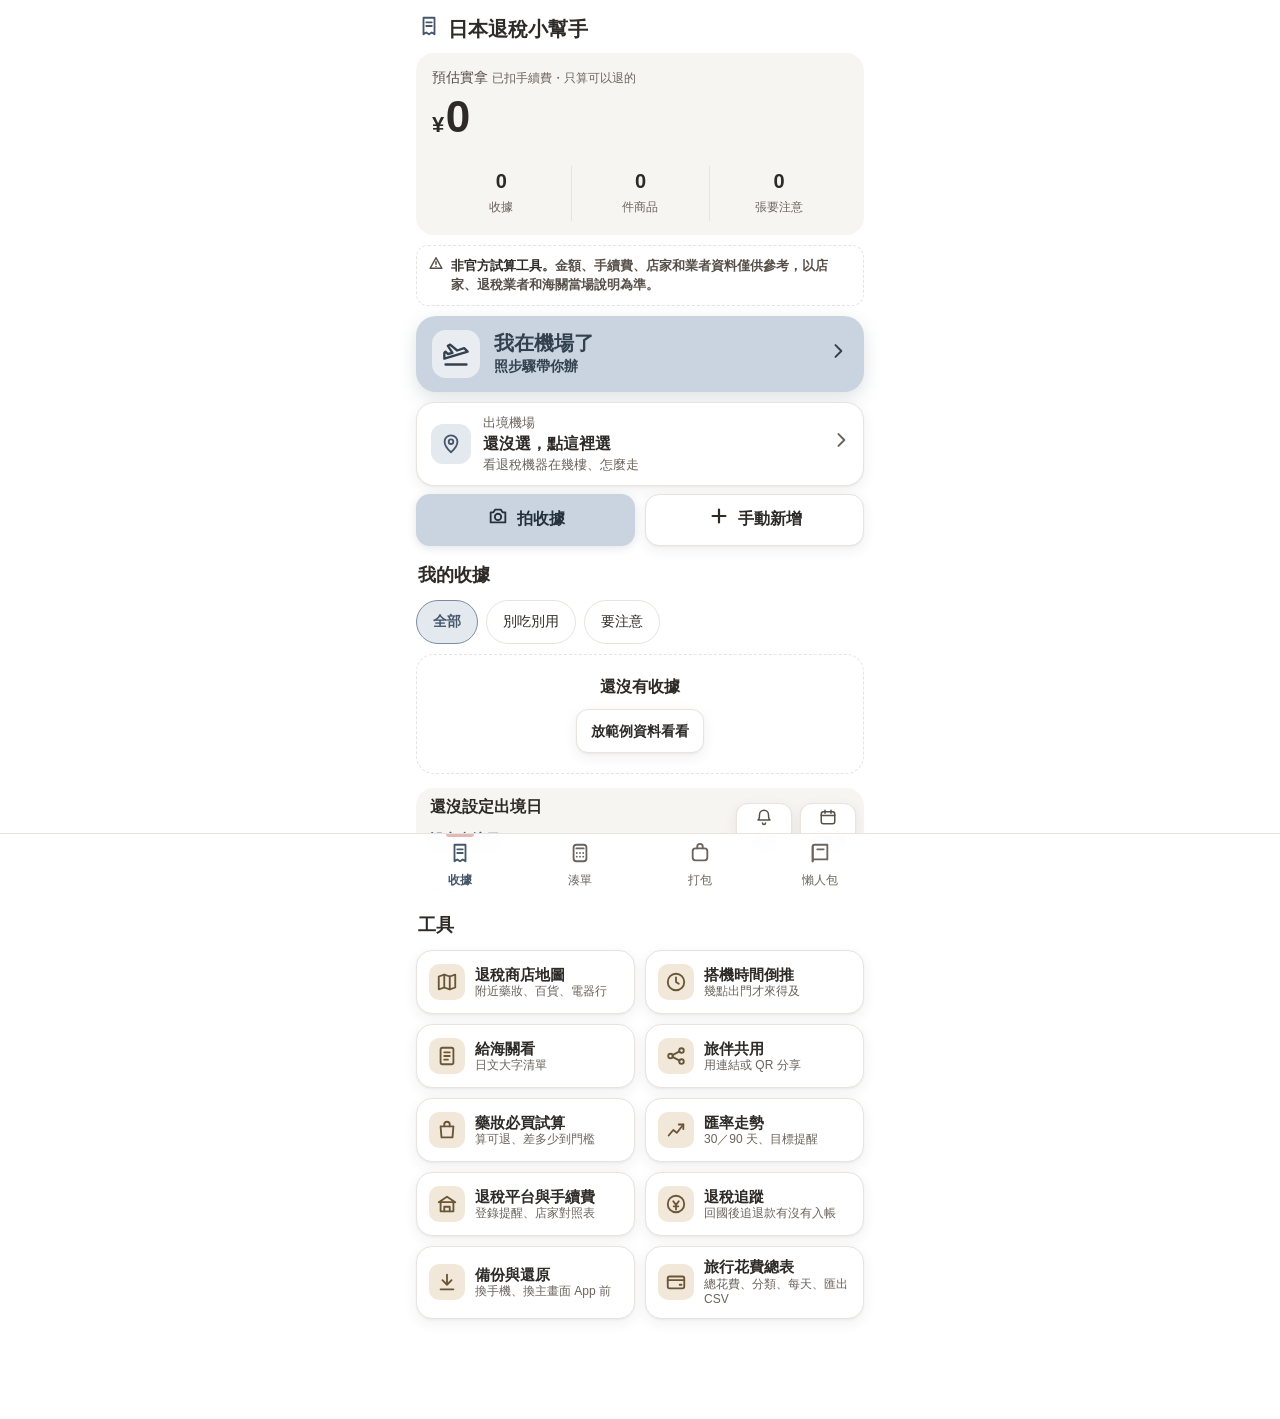
==== commit f4bbbf5f: "japan-taxfree v8: refund tracking Co-authored-by: wendy885957-cmd <wendy885957-cmd@users.noreply.git" ====
--- a/japan-taxfree/index.html
+++ b/japan-taxfree/index.html
@@ -3,7 +3,25 @@
 <head>
 <meta charset="utf-8">
 <meta name="viewport" content="width=device-width, initial-scale=1, viewport-fit=cover">
-<meta name="theme-color" content="#FFFFFF">
+<meta http-equiv="Content-Security-Policy" content="default-src 'self'; script-src 'self' 'sha256-cDBbNCDXi1bZr+fYk1YjsWb2UXWMMIzkGupTHdWThY4=' https://cdn.jsdelivr.net 'wasm-unsafe-eval'; worker-src 'self' blob: https://cdn.jsdelivr.net; style-src 'self' 'unsafe-inline' https://cdn.jsdelivr.net; img-src 'self' data: blob: https://tile.openstreetmap.org https://*.tile.openstreetmap.org https://cdn.jsdelivr.net; font-src 'self'; connect-src 'self' https://open.er-api.com https://cdn.jsdelivr.net https://*.currency-api.pages.dev https://nominatim.openstreetmap.org https://overpass-api.de https://maps.mail.ru https://overpass.kumi.systems https://tessdata.projectnaptha.com; manifest-src 'self'; media-src 'none'; frame-src 'none'; object-src 'none'; base-uri 'none'; form-action 'none'">
+<meta name="referrer" content="strict-origin-when-cross-origin">
+<meta name="theme-color" content="#FFFFFF" media="(prefers-color-scheme: light)">
+<meta name="theme-color" content="#1F1D1B" media="(prefers-color-scheme: dark)">
+<meta name="color-scheme" content="light dark">
+<meta name="description" content="日本退稅新制（2026/11/1 起）小幫手：記收據、算 ¥5,000 門檻、扣手續費後的預估實拿、機場步驟。非官方工具，資料只存在你的手機。">
+<meta property="og:type" content="website">
+<meta property="og:url" content="https://mochi-ashy.vercel.app/japan-taxfree/">
+<meta property="og:title" content="日本退稅新制小幫手">
+<meta property="og:description" content="記收據、算門檻和預估實拿、機場一步步帶你辦。非官方工具，資料只存在你的手機。">
+<meta property="og:image" content="https://mochi-ashy.vercel.app/japan-taxfree/og.png">
+<meta property="og:image:width" content="1200">
+<meta property="og:image:height" content="630">
+<meta property="og:image:alt" content="日本退稅新制小幫手">
+<meta property="og:locale" content="zh_TW">
+<meta name="twitter:card" content="summary_large_image">
+<meta name="twitter:title" content="日本退稅新制小幫手">
+<meta name="twitter:image" content="https://mochi-ashy.vercel.app/japan-taxfree/og.png">
+<link rel="canonical" href="https://mochi-ashy.vercel.app/japan-taxfree/">
 <meta name="apple-mobile-web-app-capable" content="yes">
 <meta name="apple-mobile-web-app-title" content="退稅小幫手">
 <title>日本退稅小幫手</title>
@@ -336,14 +354,14 @@
 .apk .in{padding-bottom:calc(40px + env(safe-area-inset-bottom))}
 .pk-h{font-size:14px;font-weight:700;color:var(--ink2);margin:18px 2px 8px}
 .pk-list{display:grid;gap:8px}
-.pk{width:100%;display:flex;align-items:center;gap:12px;text-align:left;border:1.5px solid var(--line);background:var(--bg);border-radius:16px;padding:8px 14px;min-height:56px;box-shadow:var(--shadow);transition:background .15s,border-color .15s;color:var(--ink)}
-.pk:active{background:var(--surface);box-shadow:inset 0 0 0 1px var(--line)}
-.pk b{font-size:16px;display:block;line-height:1.3}
-.pk span{font-size:13px;color:var(--ink3)}
-.pk .t{flex:1;min-width:0}
-.pk[aria-pressed=true]{border-color:var(--blue);background:#F4F7FA}
-.pk .ck{width:26px;height:26px;border-radius:99px;background:var(--btn);color:var(--btn-ink);display:none;place-items:center;flex:none}
-.pk[aria-pressed=true] .ck{display:grid}
+button.pk{width:100%;display:flex;align-items:center;gap:12px;text-align:left;border:1.5px solid var(--line);background:var(--bg);border-radius:16px;padding:8px 14px;min-height:56px;box-shadow:var(--shadow);transition:background .15s,border-color .15s;color:var(--ink)}
+button.pk:active{background:var(--surface);box-shadow:inset 0 0 0 1px var(--line)}
+button.pk b{font-size:16px;display:block;line-height:1.3}
+button.pk span{font-size:13px;color:var(--ink3)}
+button.pk .t{flex:1;min-width:0}
+button.pk[aria-pressed=true]{border-color:var(--blue);background:#F4F7FA}
+button.pk .ck{width:26px;height:26px;border-radius:99px;background:var(--btn);color:var(--btn-ink);display:none;place-items:center;flex:none}
+button.pk[aria-pressed=true] .ck{display:grid}
 .more{margin-top:12px}
 .acard{background:var(--surface);border-radius:var(--r);padding:16px;margin-top:12px}
 .acard .nm{display:flex;align-items:flex-start;gap:8px}
@@ -407,6 +425,25 @@
 .stseg{display:grid;grid-template-columns:repeat(3,1fr);gap:6px;margin-top:10px}
 .stseg button{min-height:44px;border:1px solid var(--line);background:var(--bg);border-radius:12px;font-weight:700;font-size:14px;color:var(--ink2);box-shadow:var(--shadow);transition:background .15s}
 .stseg button[aria-pressed=true]{background:var(--btn);border-color:var(--btn);color:var(--btn-ink);box-shadow:none}
+.stseg.s4{grid-template-columns:repeat(4,1fr)}
+.stseg button[data-k=applied][aria-pressed=true]{background:var(--sand-bg);border-color:var(--sand-mid);color:var(--sand)}
+.stseg button[data-k=paid][aria-pressed=true]{background:var(--ok-bg);border-color:var(--ok-mid);color:var(--ok)}
+.stseg button[data-k=issue][aria-pressed=true]{background:var(--warn-bg);border-color:var(--warn-mid);color:var(--warn)}
+.tag.st0{background:var(--line);color:var(--ink2)}
+.pc.od{box-shadow:inset 3px 0 0 var(--rose-mid)}
+.inp2.ta{padding:10px 12px;min-height:64px;resize:vertical;line-height:1.5;display:block}
+.trk .trk-top{display:flex;justify-content:space-between;align-items:flex-end;gap:10px}
+.trk .trk-top .lbl{display:block}
+.trk .big{font-size:26px;font-weight:800;color:var(--ok);display:block;line-height:1.2}
+.trk-bar{height:8px;background:var(--line);border-radius:99px;overflow:hidden;margin:10px 0 6px}
+.trk-bar i{display:block;height:100%;background:var(--ok-mid);border-radius:99px}
+.trk-set{display:flex;align-items:center;justify-content:space-between;gap:10px;margin-top:14px;font-size:15px;font-weight:700;color:var(--ink2)}
+.trk-in{display:flex;align-items:center;gap:6px;flex:none}
+.trk-in .inp2{width:84px;text-align:center}
+.due .tip{margin-top:8px;color:var(--ink);line-height:1.6}
+.due .tip .lnk{display:flex;width:max-content;max-width:100%}
+.diff{margin:6px 2px 0;color:var(--ink2)}
+.pc-h .n span.nw{white-space:nowrap}
 .due{margin-top:10px;background:var(--warn-bg);color:var(--warn);border-radius:14px;padding:10px 12px;font-size:14px}
 .due b{font-size:15px}
 .tpl{white-space:pre-wrap;background:var(--bg);color:var(--ink);border-radius:10px;padding:10px;margin:8px 0;font-size:14px;line-height:1.6;font-family:"Hiragino Sans","Noto Sans JP","Noto Sans CJK JP",sans-serif}
@@ -561,6 +598,61 @@
 .sp-li .n span{display:block;font-size:12px;color:var(--ink3)}
 .sp-cur button{min-height:44px}
 .btn svg{flex:none}
+
+/* v7 */
+.summary .lbl2{font-size:12px;color:var(--ink3);font-weight:500}
+.sum-fee{font-size:13px;color:var(--ink2);margin-top:2px}
+.sum-fee:empty{display:none}
+.disc{display:flex;gap:8px;align-items:flex-start;font-size:13px;color:var(--ink2);background:var(--bg);border:1px dashed var(--line);border-radius:12px;padding:10px 12px;margin:10px 0 0;line-height:1.5}
+.disc b{color:var(--ink)}
+.regban{display:flex;align-items:center;gap:12px;width:100%;text-align:left;margin-top:10px;padding:12px 14px;min-height:60px;border-radius:var(--r);border:1px solid var(--rose-mid);background:var(--rose-bg);color:var(--rose);box-shadow:var(--shadow);cursor:pointer}
+.regban .t{flex:1;min-width:0}.regban b{display:block;font-size:15px}.regban .s{display:block;font-size:13px;color:var(--ink2);font-weight:500}
+.regban:active{filter:brightness(.97)}
+.merge{margin-top:10px;border:1px solid var(--sand-mid);background:var(--sand-bg);border-radius:var(--r);padding:12px 14px;color:var(--ink)}
+.merge>b{display:block;color:var(--sand)}.merge .row{display:flex;gap:8px;flex-wrap:wrap;margin-top:8px}
+.tagx{display:inline-block;font-size:11px;font-weight:700;padding:1px 6px;border-radius:6px;vertical-align:1px;white-space:nowrap}
+.tagx.ok{background:var(--ok-bg);color:var(--ok)}.tagx.tbc{background:var(--sand-bg);color:var(--sand)}
+.netbox{background:var(--surface);border-radius:var(--r-sm);padding:8px 12px;margin-bottom:10px}
+.netbox .kv{font-size:14px}.netbox .kv.tot{border-top:1px solid var(--line);margin-top:4px;padding-top:6px;font-size:16px}
+.netbox .kv.tot b{color:var(--blue)}
+.feeline{display:flex;align-items:center;justify-content:space-between;gap:8px;font-size:15px;min-height:44px}
+.feeed{display:grid;grid-template-columns:1.3fr 1fr;gap:8px}
+.chk.reg{margin-top:6px;font-weight:700}
+.dfee{font-size:13px;color:var(--ink2);margin:-4px 0 8px;text-align:center}
+.dfee:empty{display:none}
+.cfee{display:flex;gap:8px;align-items:center;margin-top:10px}
+.cfee label{font-size:13px;font-weight:700;color:var(--ink2);white-space:nowrap}
+.cfee select,.cfee input{min-height:44px;border:1px solid var(--line);border-radius:12px;padding:0 10px;background:var(--bg);min-width:0}
+.cfee select{flex:1}.cfee input{width:88px}
+.cfee-t{font-size:13px;color:var(--ink2);margin:6px 2px 0}
+.ptbl{display:grid;gap:8px}
+.prow{border:1px solid var(--line);border-radius:12px;padding:10px 12px;display:flex;flex-direction:column;gap:2px;font-size:14px}
+.prow b{font-size:15px}.prow span{color:var(--ink2)}
+.g-note{display:none;font-size:13px;color:var(--ink2);padding:2px 0}
+.item:not(.is-c) .g-note{display:block}
+.alc{font-size:12px;color:var(--ink3);font-weight:500}
+.fx .btn.text{white-space:nowrap;flex:none}
+@media (prefers-color-scheme: dark){
+ :root{--bg:#1F1D1B;--surface:#2A2725;--line:#3F3A36;--ink:#EEE9E4;--ink2:#D2CAC2;--ink3:#B3AAA1;
+  --blue:#B9C8DA;--blue-bg:#2D3540;--blue-mid:#71839A;--btn:#3B4857;--btn-h:#445364;--btn-down:#4D5D70;--btn-ink:#EEF2F7;
+  --sand:#E6D0AE;--sand-bg:#3A3128;--sand-mid:#8C7452;--rose:#F0BDB8;--rose-bg:#40302F;--rose-mid:#91625D;
+  --ok:#BACBE0;--ok-bg:#2B3542;--ok-mid:#62799A;--warn:#F2BAAD;--warn-bg:#432C27;--warn-mid:#95594C;
+  --shadow:0 1px 2px rgba(0,0,0,.35),0 4px 14px rgba(0,0,0,.35)}
+ .btn:disabled{color:#A69D95;border-color:#5C5650}
+ .hero .ico{background:rgba(0,0,0,.18)} .hero span{color:var(--btn-ink)}
+ nav.tabbar{background:rgba(31,29,27,.97)}
+ .ring .bg{stroke:#3A3633} .bar,.sp-stack,.sp-b,.fx-verdict{background:#3A3633}
+ .sheet-head,.dock{background:var(--bg)}
+ .pk.bad{background:#2E2925} .inp.auto{background:#332C22}
+ .ocr-bar .track{background:rgba(0,0,0,.3)} .photo-prev .rm{background:rgba(31,29,27,.96)}
+ .dot{background:#4A4541} .bigopt[aria-pressed=true],button.pk[aria-pressed=true]{background:#29313B}
+ .apr.ok{background:#27303A} .apr.gone{background:#35292A}
+ .toast{background:#2D3540;color:#EEF2F7;border-color:#4A5868}
+ .mp-st,.mp-card,.fx-chart{background:var(--bg)} .mp-st.none{border-color:#5A4A35} .mp-map{background:#2A2725}
+ .fx-chart svg text{fill:#C9C1B9} .fx-chart svg rect{fill:#24211F}
+ .qr{background:#fff}
+ input[type=date],input[type=time],select{color-scheme:dark}
+}
 </style>
 </head>
 <body>
@@ -570,9 +662,10 @@
   <!-- HOME -->
   <section class="view on" id="v-home" role="tabpanel" aria-labelledby="tab-home">
     <div class="summary">
-      <div class="lbl">預估可退</div>
+      <div class="lbl">預估實拿 <span class="lbl2">已扣手續費・只算可以退的</span></div>
       <div class="big num"><small>¥</small><span id="sumRefund">0</span></div>
       <div class="twd num" id="sumTwd"></div>
+      <div class="sum-fee num" id="sumFee"></div>
       <div class="stats">
         <div class="stat"><b class="num" id="stR">0</b><span>收據</span></div>
         <div class="stat"><b class="num" id="stI">0</b><span>件商品</span></div>
@@ -580,6 +673,8 @@
       </div>
     </div>
 
+    <p class="disc" id="disc"><span data-ic="warn" aria-hidden="true"></span><span><b>非官方試算工具。</b>金額、手續費、店家和業者資料僅供參考，以店家、退稅業者和海關當場說明為準。</span></p>
+    <button class="regban" id="regBan" hidden><span class="t" id="regBanT"></span><span class="chev" data-ic="chev"></span></button>
     <button class="prog" id="progBtn" hidden><span class="t" id="progT"></span><span class="chev" data-ic="chev"></span></button>
     <button class="hero" id="goAirport"><span class="ico" data-ic="plane28"></span><span><b>我在機場了</b><span>照步驟帶你辦</span></span><span class="go" data-ic="chev"></span></button>
     <button class="aprow" id="apRow"><span class="ico" data-ic="pin"></span><span class="t" id="apRowT"></span><span class="chev" data-ic="chev"></span></button>
@@ -592,9 +687,10 @@
     <h2>我的收據</h2>
     <div class="chips" role="group" aria-label="篩選">
       <button class="chip" data-f="all" aria-pressed="true">全部</button>
-      <button class="chip" data-f="c" aria-pressed="false">要別用掉</button>
+      <button class="chip" data-f="c" aria-pressed="false">別吃別用</button>
       <button class="chip" data-f="w" aria-pressed="false">要注意</button>
     </div>
+    <div id="mergeBox"></div>
     <div class="list" id="list"></div>
 
     <div class="card cd">
@@ -616,6 +712,9 @@
       <button class="tool" data-tool="share"><span class="ico" data-ic="share"></span><span><b>旅伴共用</b><span class="s">用連結或 QR 分享</span></span></button>
       <button class="tool" data-tool="shop"><span class="ico" data-ic="bagx"></span><span><b>藥妝必買試算</b><span class="s">算可退、差多少到門檻</span></span></button>
       <button class="tool" data-tool="fx"><span class="ico" data-ic="fx"></span><span><b>匯率走勢</b><span class="s">30／90 天、目標提醒</span></span></button>
+      <button class="tool" data-tool="plat"><span class="ico" data-ic="plat"></span><span><b>退稅平台與手續費</b><span class="s">登錄提醒、店家對照表</span></span></button>
+      <button class="tool" data-tool="prog"><span class="ico" data-ic="coin"></span><span><b>退稅追蹤</b><span class="s">回國後追退款有沒有入帳</span></span></button>
+      <button class="tool" data-tool="backup"><span class="ico" data-ic="save"></span><span><b>備份與還原</b><span class="s">換手機、換主畫面 App 前</span></span></button>
       <button class="tool" data-tool="spend"><span class="ico" data-ic="wallet"></span><span><b>旅行花費總表</b><span class="s">總花費、分類、每天、匯出 CSV</span></span></button>
     </div>
   </section>
@@ -629,9 +728,11 @@
     </div>
     <div class="disp"><div class="disp-in num"><span class="lbl" id="dispLbl">含稅價</span><span><small>¥</small><span id="cVal">0</span></span></div></div>
     <div class="res">
-      <div><span>可退</span><b class="num" id="cRefund">¥0</b></div>
+      <div><span>預估實拿</span><b class="num" id="cRefund">¥0</b></div>
       <div><span>約台幣</span><b class="num" id="cTwd">NT$0</b></div>
     </div>
+    <div class="cfee"><label for="cFee">手續費</label><select id="cFee"></select><input id="cFeeV" inputmode="decimal" placeholder="稅額 %" aria-label="手續費（消費稅額的 %）" hidden></div>
+    <div class="cfee-t num" id="cFeeT"></div>
     <div class="fx"><span id="fxTxt">匯率讀取中…</span><button class="btn text" id="fxEditBtn">手動輸入</button></div>
     <div class="fx-edit" id="fxEdit" hidden><input type="number" inputmode="decimal" step="0.0001" id="fxIn" placeholder="1 日圓＝? 台幣，例 0.21"><button class="btn sm pri" id="fxSave">套用</button></div>
     <div class="ringbox" id="ringBox">
@@ -658,10 +759,10 @@
 
   <!-- GUIDE -->
   <section class="view" id="v-guide" role="tabpanel" aria-labelledby="tab-guide">
-    <h2 style="margin-top:6px">新制 8 件事</h2>
+    <h2 style="margin-top:6px">新制 9 件事</h2>
     <div class="rules" id="rules"></div>
     <!-- 之後有真的 Klook／KKday 連結時，在這裡放「出發前用得到」：整列用 <a> 加 chevron。 -->
-    <p class="small muted" style="margin-top:14px">非官方工具，資料只存在這支手機</p>
+    <p class="disc"><span data-ic="warn" aria-hidden="true"></span><span><b>非官方工具，資料只存在這支手機。</b>規則整理自觀光廳、國稅廳、日本海關公開資料（2026/11/19 查）；店家手續費、業者會變動，以店家和業者說明為準。</span></p>
   </section>
 </div>
 
@@ -689,12 +790,15 @@
     <h2 style="margin-top:20px">品項 <span class="small muted" style="font-weight:500">填含稅價</span></h2>
     <div class="items" id="items"></div>
     <button class="add-item" id="addItem"><span data-ic="plus"></span>再加一個品項</button>
+    <h2 style="margin-top:22px">退稅平台與手續費</h2>
+    <div id="edPlat"></div>
     <div style="margin-top:20px;text-align:center"><button class="btn ghost" id="edDel" hidden>刪除這張收據</button></div>
   </div>
 </div>
 <div class="dock" id="dock"><div class="in2">
-  <div class="sum"><span>合計 <b class="num" id="dTotal">¥0</b></span><span>可退 <b class="num" id="dRefund">¥0</b></span></div>
+  <div class="sum"><span>合計 <b class="num" id="dTotal">¥0</b></span><span><span id="dRefLbl">預估實拿</span> <b class="num" id="dRefund">¥0</b></span></div>
   <div class="thr" id="dThr"></div>
+  <div class="dfee num" id="dFee"></div>
   <button class="btn pri block" id="edSave">儲存收據</button>
 </div></div>
 
@@ -741,7 +845,7 @@
 const today=()=>iso(new Date());
 const addDays=(s,n)=>{const d=new Date(s+'T00:00:00');d.setDate(d.getDate()+n);return iso(d)};
 const dayDiff=(a,b)=>Math.round((new Date(b+'T00:00:00')-new Date(a+'T00:00:00'))/864e5);
-const md=s=>{if(!s)return'';const [,m,d]=s.split('-');return `${+m} 月 ${+d} 日`};
+const md=s=>{if(typeof s!=='string'||!/^\d{4}-\d{2}-\d{2}$/.test(s))return'';const [,m,d]=s.split('-');return `${+m} 月 ${+d} 日`};
 const reduce=matchMedia('(prefers-reduced-motion: reduce)').matches;
 
 /* ---------- icons ---------- */
@@ -780,10 +884,101 @@
 };
 const paintIcons=root=>(root||document).querySelectorAll('[data-ic]').forEach(e=>{if(!e.dataset.done){e.innerHTML=I[e.dataset.ic]||'';e.dataset.done=1}});
 
-/* ---------- state ---------- */
-let S=load();
-function load(){const d={receipts:[],dep:'',airport:'',pass:'',me:'',flt:null,shop:[],exp:[],fxT:null,fxLog:[],mapAt:null,fx:null,notify:false,notified:{}};try{return Object.assign(d,JSON.parse(localStorage.getItem(KEY)||'{}'))}catch(e){return d}}
-function save(){try{localStorage.setItem(KEY,JSON.stringify(S));return true}catch(e){toast('手機空間不夠，先移除幾張照片');return false}}
+/* ---------- state (v7: IndexedDB + strict validation；v8: 退稅追蹤欄位) ---------- */
+const DEF=()=>({trackDays:60,receipts:[],dep:'',airport:'',pass:'',me:'',flt:null,shop:[],exp:[],fxT:null,fxLog:[],mapAt:null,fx:null,notify:false,notified:{},seenMerge:{}});
+let S=DEF();
+/* every value that comes from storage, a share link, a backup file, OCR or the network passes through these */
+const CTRL=/[\u0000-\u0008\u000B\u000C\u000E-\u001F\u007F\u2028\u2029\u202A-\u202E\u2066-\u2069]/g;
+const cStr=(v,n)=>typeof v==='string'?v.replace(CTRL,'').slice(0,n):(typeof v==='number'&&isFinite(v)?String(v).slice(0,n):'');
+const cId=v=>typeof v==='string'&&/^[A-Za-z0-9_-]{1,40}$/.test(v)&&!/^(__proto__|constructor|prototype)$/.test(v)?v:null;
+const cDate=v=>{if(typeof v!=='string'||!/^\d{4}-\d{2}-\d{2}$/.test(v))return '';const d=new Date(v+'T00:00:00');return isNaN(d)||iso(d)!==v?'':v};
+const cNum=(v,lo,hi,int)=>{let n=typeof v==='number'?v:(typeof v==='string'&&/^\s*\d+(\.\d+)?\s*$/.test(v)?+v:NaN);if(!isFinite(n))return null;if(int)n=Math.round(n);return Math.min(hi,Math.max(lo,n))};
+const cEnum=(v,list,d)=>list.includes(v)?v:d;
+const cPhoto=v=>typeof v==='string'&&v.length<6e6&&/^data:image\/(jpeg|png|webp);base64,[A-Za-z0-9+/]+={0,2}$/.test(v)?v:null;
+const cObj=v=>v&&typeof v==='object'&&!Array.isArray(v);
+function cItem(x){if(!cObj(x))return null;const type=cEnum(x.type,['c','g'],'g');
+  const it={name:cStr(x.name,120),type,food:type==='c'&&x.food===true,qty:cNum(x.qty,1,999,true)||1,price:x.price===''?'':(cNum(x.price,0,1e8,true)??''),gone:x.gone===true};
+  if(x.pack==='check')it.pack='check';if(typeof x.liquid==='boolean')it.liquid=x.liquid;if(x.alc===true&&type==='c')it.alc=true;return it}
+function cFee(f){if(!cObj(f))return null;const t=cEnum(f.t,['tax','ex','inc','yen'],null);if(!t)return null;const v=cNum(f.v,0,t==='yen'?1e6:100,false);return v==null?null:{t,v}}
+function cReceipt(x,full){if(!cObj(x)||!Array.isArray(x.items))return null;
+  const items=x.items.slice(0,200).map(cItem).filter(Boolean);if(!items.length)return null;
+  const r={id:cId(x.id)||uid(),store:cStr(x.store,120),date:cDate(x.date)||today(),photo:null,items};
+  if(!full)return r;
+  r.photo=cPhoto(x.photo);const ow=cStr(x.owner,12);if(ow)r.owner=ow;
+  if(x.st!=null)r.st=x.st==='conf'?'applied':cEnum(x.st,['none','applied','paid','issue'],'none');/* v8: v7 的「已確認」= 已申請 */
+  ['confAt','paidAt'].forEach(k=>{const d=cDate(x[k]);if(d)r[k]=d});
+  if(x.how!=null){const h=cEnum(x.how,['card','epay','cash','bank'],null);if(h)r.how=h}
+  const note=cStr(x.note,300);if(note)r.note=note;
+  if(typeof x.card4==='string'&&/^\d{0,4}$/.test(x.card4))r.card4=x.card4;
+  ['exp','act'].forEach(k=>{const n=cNum(x[k],0,1e7,true);if(n!=null)r[k]=n});
+  const op=cEnum(x.op,OPS.map(o=>o.id).concat(['other']),'');if(op)r.op=op;
+  const opx=cStr(x.opx,40);if(opx)r.opx=opx;
+  if(x.reg===true)r.reg=true;const rg=cDate(x.regAt);if(rg)r.regAt=rg;
+  const fee=cFee(x.fee);if(fee)r.fee=fee;
+  if(x.cash!=null){const c=cEnum(x.cash,['cj','str'],null);if(c)r.cash=c}
+  const mall=cStr(x.mall,40).trim();if(mall)r.mall=mall;
+  return r}
+function cState(o){const d=DEF();if(!cObj(o))return d;
+  d.receipts=Array.isArray(o.receipts)?o.receipts.slice(0,2000).map(x=>cReceipt(x,true)).filter(Boolean):[];
+  const seen=new Set();d.receipts.forEach(r=>{while(seen.has(r.id))r.id=uid();seen.add(r.id)});
+  d.dep=cDate(o.dep);d.airport=typeof o.airport==='string'&&/^[A-Z0-9-]{2,12}$/.test(o.airport)?o.airport:'';
+  d.pass=cStr(o.pass,60);d.me=cStr(o.me,12);d.notify=o.notify===true;d.trackDays=cNum(o.trackDays,7,365,true)||60;
+  if(cObj(o.notified))Object.keys(o.notified).slice(0,50).forEach(k=>{if(/^\d{4}-\d{2}-\d{2}:[01]$/.test(k))d.notified[k]=1});
+  if(cObj(o.seenMerge))Object.keys(o.seenMerge).slice(0,200).forEach(k=>{if(k.length<300)d.seenMerge[cStr(k,300)]=1});
+  if(cObj(o.fx)){const rate=cNum(o.fx.rate,0.0001,10,false);if(rate)d.fx={rate,date:cDate(o.fx.date)||today(),src:cEnum(o.fx.src,['api','manual'],'api'),fetched:cNum(o.fx.fetched,0,1e14,true)||0}}
+  if(cObj(o.fxT)){const rate=cNum(o.fxT.rate,0.0001,10,false);if(rate)d.fxT={rate,hit:cDate(o.fxT.hit)||null}}
+  if(Array.isArray(o.fxLog))d.fxLog=o.fxLog.slice(-400).map(x=>cObj(x)&&cDate(x.d)&&cNum(x.r,0.0001,10,false)?{d:x.d,r:+x.r,s:cEnum(x.s,['er','cur','manual'],'er'),t:cNum(x.t,0,1e14,true)||0}:null).filter(Boolean);
+  if(cObj(o.mapAt)){const lat=cNum(o.mapAt.lat,-90,90,false),lon=cNum(o.mapAt.lon,-180,180,false);if(lat!=null&&lon!=null)d.mapAt={lat,lon,name:cStr(o.mapAt.name,80)}}
+  if(cObj(o.flt))d.flt={time:typeof o.flt.time==='string'&&/^\d{1,2}:\d{2}$/.test(o.flt.time)?o.flt.time:'',travel:cNum(o.flt.travel,0,600,true)??60,early:cNum(o.flt.early,0,900,true)};
+  if(Array.isArray(o.shop))d.shop=o.shop.slice(0,500).map(x=>{if(!cObj(x))return null;const pr=x.price===''||x.price==null?null:cNum(x.price,0,1e8,true);return{pid:typeof x.pid==='string'&&/^[\w-]{0,40}$/.test(x.pid)?x.pid:'',name:cStr(x.name,80),price:pr,qty:cNum(x.qty,1,999,true)||1,food:x.food===true}}).filter(Boolean);
+  if(Array.isArray(o.exp))d.exp=o.exp.slice(0,2000).map(x=>{if(!cObj(x))return null;const amt=cNum(x.amt,0,1e9,false);if(amt==null)return null;const y={id:cId(x.id)||uid(),date:cDate(x.date)||today(),cat:cEnum(x.cat,Object.keys(ECAT),'other'),amt,cur:cEnum(x.cur,['JPY','TWD'],'JPY'),note:cStr(x.note,80)};const rt=cNum(x.rate,0.0001,10,false);y.rate=rt||null;return y}).filter(Boolean);
+  return d}
+
+/* ---- storage: IndexedDB (photos in their own store), localStorage only as fallback / old version ---- */
+const DB={db:null,ok:false,mode:'ls',persist:null,migrated:false};
+const PHW=new Map();
+function idbOpen(){return new Promise((res,rej)=>{if(!('indexedDB' in window))return rej(new Error('noidb'));let q;try{q=indexedDB.open('jtf',1)}catch(e){return rej(e)}
+  q.onupgradeneeded=()=>{const d=q.result;if(!d.objectStoreNames.contains('kv'))d.createObjectStore('kv');if(!d.objectStoreNames.contains('photos'))d.createObjectStore('photos')};
+  q.onsuccess=()=>res(q.result);q.onerror=()=>rej(q.error);q.onblocked=()=>rej(new Error('blocked'));setTimeout(()=>rej(new Error('timeout')),4000)})}
+function idbRead(){return new Promise((res,rej)=>{const t=DB.db.transaction(['kv','photos'],'readonly'),out={st:null,ph:{}};
+  t.objectStore('kv').get('state').onsuccess=e=>{out.st=e.target.result||null};
+  const c=t.objectStore('photos').openCursor();c.onsuccess=()=>{const cur=c.result;if(cur){out.ph[cur.key]=cur.value;cur.continue()}};
+  t.oncomplete=()=>res(out);t.onerror=t.onabort=()=>rej(t.error||new Error('tx'))})}
+function idbWrite(st,put,del){return new Promise((res,rej)=>{const t=DB.db.transaction(['kv','photos'],'readwrite'),p=t.objectStore('photos');
+  t.objectStore('kv').put(st,'state');put.forEach(([id,v])=>p.put(v,id));del.forEach(id=>p.delete(id));
+  t.oncomplete=()=>res();t.onerror=t.onabort=()=>rej(t.error||new Error('tx'))})}
+const stripPhotos=o=>JSON.parse(JSON.stringify(o,(k,v)=>k==='photo'?(v?1:null):v));
+let saveT=0,saving=Promise.resolve();
+function save(){
+  if(!DB.ok){try{localStorage.setItem(KEY,JSON.stringify(S));return true}catch(e){toast('手機空間不夠，先移除幾張照片');return false}}
+  clearTimeout(saveT);saveT=setTimeout(flush,150);return true}
+function flush(){clearTimeout(saveT);if(!DB.ok)return Promise.resolve();
+  const st=stripPhotos(S),put=[],ids=new Set();
+  S.receipts.forEach(r=>{if(r.photo){ids.add(r.id);if(PHW.get(r.id)!==r.photo)put.push([r.id,r.photo])}});
+  const del=[...PHW.keys()].filter(id=>!ids.has(id));
+  saving=saving.then(()=>idbWrite(st,put,del)).then(()=>{put.forEach(([id,v])=>PHW.set(id,v));del.forEach(id=>PHW.delete(id))}).catch(e=>{toast('存檔失敗：手機空間可能不夠');console.warn('idb save',e)});
+  return saving}
+addEventListener('pagehide',()=>flush());
+document.addEventListener('visibilitychange',()=>{if(document.hidden)flush()});
+async function boot(){
+  let raw=null;
+  try{DB.db=await idbOpen();DB.ok=true;DB.mode='idb';
+    const {st,ph}=await idbRead();
+    if(st){(st.receipts||[]).forEach(r=>{if(r&&r.photo&&typeof ph[r.id]==='string')r.photo=ph[r.id];else if(r)r.photo=null});raw=st;
+      S=cState(raw);S.receipts.forEach(r=>{if(r.photo)PHW.set(r.id,r.photo)});}
+    else{let old=null;try{old=localStorage.getItem(KEY)}catch(e){}
+      if(old){/* two-phase migration: copy → read back & compare → only then remove the old copy */
+        let o=null;try{o=JSON.parse(old)}catch(e){}
+        S=cState(o);await flush();
+        const back=await idbRead(),want=S.receipts.length,wantPh=S.receipts.filter(r=>r.photo).length;
+        const okc=back.st&&Array.isArray(back.st.receipts)&&back.st.receipts.length===want&&Object.keys(back.ph).length===wantPh;
+        if(okc){try{localStorage.removeItem(KEY);localStorage.setItem('jtf_migrated',today())}catch(e){}DB.migrated=true}
+        else console.warn('migration verify failed; old copy kept');
+      }else S=DEF();}
+  }catch(e){DB.ok=false;DB.mode='ls';console.warn('IndexedDB unavailable, using localStorage',e&&e.message);
+    try{S=cState(JSON.parse(localStorage.getItem(KEY)||'{}'))}catch(_){S=DEF()}}
+  try{if(navigator.storage&&navigator.storage.persisted){DB.persist=await navigator.storage.persisted();if(!DB.persist&&navigator.storage.persist)DB.persist=await navigator.storage.persist()}}catch(e){}
+}
 function toast(m){const t=$('#toast');t.textContent=m;t.classList.add('on');clearTimeout(t._h);t._h=setTimeout(()=>t.classList.remove('on'),2200)}
 function buzz(){try{if(navigator.userActivation&&!navigator.userActivation.hasBeenActive)return;navigator.vibrate&&navigator.vibrate(12)}catch(e){}}
 
@@ -796,11 +991,90 @@
 const rCount=r=>r.items.reduce((s,it)=>s+(+it.qty||1),0);
 const rGone=r=>r.items.some(it=>it.gone);
 const rHasC=r=>r.items.some(it=>it.type==='c');
-const gkey=r=>(r.store||'').trim()+'|'+r.date+'|'+(r.owner||'');
+const nameKey=n=>norm0(n).replace(/[\s・·･.,，、\-_()（）\[\]「」『』'"’`]+/g,'').replace(/店$/,'');
+const gkey=r=>(r.mall?'mall:'+nameKey(r.mall):nameKey(r.store))+'|'+r.date+'|'+(r.owner||'');
 const groupExcl=(k,skipId)=>S.receipts.filter(x=>gkey(x)===k&&x.id!==skipId).reduce((s,x)=>s+x.items.reduce((a,it)=>a+itemExcl(it),0),0);
-function status(r){const w=[];if(rGone(r))w.push('少品項，整張不退');if(groupExcl(gkey(r))<5000)w.push('未滿 ¥5,000');if(S.dep&&r.date&&dayDiff(r.date,S.dep)>90)w.push('超過 90 天');return w}
+function status(r){const w=[];if(rGone(r))w.push('少品項，整張不退');const gx=groupExcl(gkey(r));if(gx<5000)w.push(`未滿 ¥5,000・還差 ${yen(Math.ceil(5000-gx))}`);if(S.dep&&r.date&&dayDiff(r.date,S.dep)>90)w.push('超過 90 天');return w}
 const ok=r=>!status(r).length;
-function totals(){let g=0,c=0,items=0;S.receipts.filter(r=>!r.owner).forEach(r=>{items+=rCount(r);if(!ok(r))return;r.items.forEach(it=>{const t=itemTax(it);it.type==='c'?c+=t:g+=t})});return{g,c,sum:g+c,items,warn:S.receipts.filter(r=>!r.owner&&!ok(r)).length}}
+function totals(){let g=0,c=0,items=0,tax=0,fee=0,sum=0,unk=0;S.receipts.filter(r=>!r.owner).forEach(r=>{items+=rCount(r);if(!ok(r))return;r.items.forEach(it=>{const t=itemTax(it);it.type==='c'?c+=t:g+=t});const N=net(r);tax+=N.tax;fee+=N.tax-N.net;sum+=N.net;if(!N.known)unk++});return{g,c,tax,fee,sum,unk,items,warn:S.receipts.filter(r=>!r.owner&&!ok(r)).length}}
+
+/* ---------- v7: 退稅平台、手續費、預估實拿（查證日 2026/11/19，見 research/v7_operators_fees.md） ---------- */
+const CHK='2026/11/19';
+const ZEN='https://zenmenkyo.jp/refund-top/refund-method/';
+// 退稅業者（「全國免稅店協會」主要業者名單；Ocean 不在名單 → 待確認）
+const OPS=[
+ {id:'jpr',n:'JPrefund',u:'https://jprefund.com/',ok:1},
+ {id:'jtr',n:'J-TaxRefund',u:'https://j-taxrefund.com/',ok:1},
+ {id:'gb',n:'Global Blue',u:'https://www.globalblue.com/customer-services',ok:1},
+ {id:'pie',n:'PIE VAT',u:ZEN,ok:1,note:'用 App 登錄'},
+ {id:'gtf',n:'Global TaxRefund',u:'https://jpsmart.gtfetrs.com/en',ok:1},
+ {id:'tour',n:'Tourego Tax Refund',u:'https://getarrivo.co/ja',ok:1},
+ {id:'jpref',n:'JapanRefund',u:'https://refund.jptaxfree.net/',ok:1},
+ {id:'wam',n:'Tax Refund Japan（WAmazing）',u:'https://www.wamazing.com/kaimono/support',ok:1},
+ {id:'intf',n:'InTaxFree',u:'https://intapay-payment.intasect.com/intaxfree-refund',ok:1},
+ {id:'ocean',n:'Ocean',u:'',ok:0,note:'不在協會名單，待確認'}
+];
+const opGet=id=>OPS.find(o=>o.id===id);
+const opName=r=>r.op==='other'?(r.opx||'其他業者'):r.op?(opGet(r.op)||{}).n||'':'';
+// 店家對照表。fee: t=tax 消費稅額的 % / ex 未稅金額的 % / inc 含稅金額的 % / yen 每張固定；ok=1 店家官方頁查得到
+const LS='https://lightsplit.com/zh-tw/tools/japan-tax-refund';
+const STORES=[
+ {id:'uniqlo',n:'UNIQLO',al:['uniqlo','ユニクロ','優衣庫'],op:'jtr',opOk:1,fee:{t:'tax',v:10},feeOk:1,feeTxt:'約 10%（退款時扣）',dl:'購買日起 180 天內',dlOk:1,src:['https://faq.uniqlo.com/articles/Knowledge/100015850','UNIQLO FAQ']},
+ {id:'gu',n:'GU',al:['ジーユー','g.u.','gu'],op:'jtr',opOk:1,fee:{t:'tax',v:10},feeOk:1,feeTxt:'約 10%（退款時扣）',dl:'購買日起 180 天內',dlOk:1,src:['https://faq.gu-global.com/articles/Knowledge/100015871','GU FAQ']},
+ {id:'ppih',n:'唐吉訶德（PPIH 集團）',al:['唐吉訶德','唐吉軻德','ドン・キホーテ','ドンキホーテ','ドンキ','donki','don quijote','donquijote','驚安の殿堂','アピタ','ピアゴ','長崎屋'],op:'',opOk:0,fee:{t:'tax',v:0},feeOk:1,feeTxt:'店家不收（機場領現金時，業者另收手續費）',dl:'',dlOk:0,src:['https://ppih.co.jp/news/pdf/news_261005_refund.pdf','PPIH 公告']},
+ {id:'takeya',n:'多慶屋',al:['多慶屋','takeya'],op:'jtr',opOk:1,fee:{t:'tax',v:0},feeOk:1,feeTxt:'店家不收',dl:'',dlOk:0,src:['https://www.takeya.co.jp/shop/zh-hant/event/takeya/taxrefund_tw/','多慶屋官網']},
+ {id:'akachan',n:'阿卡將本舖',al:['阿卡將','アカチャンホンポ','akachan'],op:'jpr',opOk:1,fee:{t:'inc',v:1.1},feeOk:1,feeTxt:'含稅金額的 1.1%（結帳時收）；JPrefund 退款方式可能另收',dl:'',dlOk:0,src:['https://www.akachan.jp/topics/tax_free_guide/T_chinese/','阿卡將官網']},
+ {id:'matsukiyo',n:'松本清',al:['松本清','マツモトキヨシ','マツキヨ','matsumoto kiyoshi','matsumotokiyoshi','matsukiyo'],op:'',opOk:0,fee:{t:'tax',v:3.3},feeOk:1,feeTxt:'退稅金額扣 3.3%（含稅）',dl:'',dlOk:0,src:['https://tw.matsumotokiyoshi.net/coupon','松本清官網']},
+ {id:'takashimaya',n:'高島屋',al:['高島屋','髙島屋','takashimaya'],op:'',opOk:0,fee:{t:'tax',v:23},feeOk:1,feeTxt:'消費稅額的 23%（未稅 ¥100 萬以上 21%）',dl:'購物當天到店內免稅櫃台登記',dlOk:1,src:['https://www.takashimaya.co.jp/store/special/tax_refund_procedure/index_tw.html','高島屋官網']},
+ {id:'daimaru',n:'大丸・松坂屋',al:['大丸','松坂屋','daimaru','matsuzakaya'],op:'',opOk:0,fee:{t:'ex',v:2.3},feeOk:1,feeTxt:'最高為未稅金額的 2.3%（這裡用上限估）',dl:'購物當天在店內辦',dlOk:1,src:['https://dmdepart.jp/flnews/t/services/','大丸松坂屋官網']},
+ // 以下只有二手整理（Lightsplit 2026/11/11，多為媒體報導）→ 全部待確認，不會自動套用
+ {id:'bic',n:'Bic Camera',al:['bic camera','biccamera','ビックカメラ','必酷'],sec:'二手資料有列，金額待確認'},
+ {id:'yamada',n:'山田電機',al:['山田電機','ヤマダ電機','ヤマダデンキ','yamada denki'],sec:'二手資料有列，金額待確認'},
+ {id:'edion',n:'EDION',al:['edion','エディオン'],sec:'二手資料：每張 ¥210'},
+ {id:'tsuruha',n:'鶴羽',al:['鶴羽','ツルハ','tsuruha'],sec:'二手資料有列，金額待確認'},
+ {id:'sundrug',n:'SUNDRUG',al:['sundrug','サンドラッグ','尚都樂客'],sec:'二手資料有列，金額待確認'},
+ {id:'daikoku',n:'大國藥妝',al:['大國藥妝','大国薬妝','大國','ダイコクドラッグ','daikoku'],sec:'二手資料有列，金額待確認'},
+ {id:'welcia',n:'Welcia',al:['welcia','ウエルシア'],sec:'二手資料：1.18%（計算基準待確認）'},
+ {id:'kokumin',n:'KoKuMiN',al:['kokumin','コクミン'],sec:'二手資料：1.25%（計算基準待確認）'},
+ {id:'fancl',n:'FANCL',al:['fancl','ファンケル'],sec:'二手資料：3.5%（計算基準待確認）'},
+ {id:'tobu',n:'東武百貨店',al:['東武百貨','tobu'],sec:'二手資料：1%（計算基準待確認）'},
+ {id:'lalaport',n:'LaLaport／三井 Outlet',al:['lalaport','ららぽーと','三井outlet','三井アウトレット','mitsui outlet'],sec:'二手資料：PIE VAT、1.5%（待確認）'},
+ {id:'gfo',n:'GRAND FRONT OSAKA',al:['grand front','グランフロント'],sec:'二手資料：1.5%（待確認）'},
+ {id:'hankyu',n:'阪急百貨店',al:['阪急百貨','阪急うめだ','hankyu'],sec:'二手資料：2.3%（待確認）'},
+ {id:'matsuya',n:'松屋銀座',al:['松屋銀座','matsuya ginza'],sec:'二手資料：2.15%（待確認）'},
+ {id:'lumine',n:'LUMINE',al:['lumine','ルミネ'],sec:'二手資料：退稅金額的 24.2%（待確認）'},
+ {id:'animate',n:'animate',al:['animate','アニメイト'],sec:'二手資料：Ocean、2.1%（待確認）'},
+ {id:'ito',n:'伊藤洋華堂',al:['伊藤洋華堂','イトーヨーカドー','ito yokado'],sec:'二手資料：1.5%（待確認）'},
+ {id:'yodobashi',n:'Yodobashi 友都八喜',al:['yodobashi','ヨドバシ','友都八喜'],sec:'沒查到資料，待確認'},
+ {id:'cocokara',n:'Cocokara Fine',al:['cocokara','ココカラ'],sec:'沒查到資料，待確認'},
+ {id:'sugi',n:'杉藥局',al:['スギ薬局','sugi'],sec:'沒查到資料，待確認'},
+ {id:'loft',n:'LOFT',al:['loft','ロフト'],sec:'沒查到資料，待確認'},
+ {id:'hands',n:'HANDS',al:['東急ハンズ','ハンズ','hands'],sec:'沒查到資料，待確認'},
+ {id:'muji',n:'無印良品',al:['無印良品','muji'],sec:'沒查到資料，待確認'}
+];
+/* 店名正規化：全形→半形、大小寫、異體字、去空白符號；把別名換成同一個品牌代號 */
+const VAR={'齋':'斎','齊':'斉','澀':'渋','濱':'浜','澤':'沢','櫻':'桜','驛':'駅','廣':'広','國':'国','藥':'薬','舖':'舗','鋪':'舗','號':'号','圓':'円','惠':'恵','條':'条','區':'区','縣':'県','關':'関','戶':'戸','黑':'黒','會':'会','劍':'剣','參':'参','壽':'寿','榮':'栄','淺':'浅','髙':'高','邊':'辺','邉':'辺','嶋':'島','﨑':'崎','當':'当','東':'東','臺':'台','臺':'台','與':'与','總':'総','單':'単','寶':'宝','鐵':'鉄','體':'体','學':'学','島':'島','店':'店'};
+const AL=STORES.flatMap(s=>s.al.map(a=>[a,s])).sort((a,b)=>b[0].length-a[0].length);
+const norm0=s=>String(s||'').normalize('NFKC').toLowerCase().replace(/[\u3400-\u9fff]/g,c=>VAR[c]||c);
+const alRe=a=>{const k=norm0(a).replace(/[.*+?^${}()|[\]\\]/g,'\\$&');return /^[a-z0-9 .&-]+$/.test(norm0(a))?new RegExp('(^|[^a-z])'+k+'(?![a-z])'):new RegExp(k)};
+const ALR=AL.map(([a,s])=>[alRe(a),s]);
+function storeHit(name){const n=norm0(name);for(const [re,s] of ALR){const m=n.match(re);if(m)return{s,m}}return null}
+function storeInfo(name){const h=storeHit(name);return h?h.s:null}
+function storeKey(name){let n=norm0(name);const h=storeHit(name);if(h)n=n.replace(h.m[0],(h.m[1]||'')+' @'+h.s.id+' ');
+  return n.replace(/[\s・·･.,，、\-_()（）\[\]「」『』'"’`]+/g,'').replace(/(本店|店舗)$/,'').replace(/店$/,'')}
+/* 手續費與預估實拿 */
+const r50=n=>Math.round(n/50)*50;
+function feeOf(r){const s=storeInfo(r.store);if(r.fee)return{f:r.fee,src:'user',s};if(s&&s.fee&&s.feeOk)return{f:s.fee,src:'store',s};return{f:null,src:null,s}}
+function cashSvc(r){if(r.cash)return r.cash;const a=(S.airport||'').split('-')[0];return a==='HND'||a==='OKA'?'str':'cj'}
+function net(r){const tax=rTax(r),tot=rTotal(r),ex=tot-tax,F=feeOf(r);let sf=0;
+  if(F.f){const{t,v}=F.f;sf=t==='tax'?tax*v/100:t==='ex'?ex*v/100:t==='inc'?tot*v/100:v;
+    if(F.src==='store'&&F.s.id==='takashimaya'&&groupExcl(gkey(r))>=1e6)sf=tax*0.21}
+  sf=Math.min(Math.max(0,sf),tax);let n=tax-sf,cf=0;const how=r.how==='cash'?cashSvc(r):null;
+  if(how==='cj'){cf=n*0.10;n=r50(n-cf)}else if(how==='str'){cf=Math.min(n,ex*0.011);n=Math.floor((n-cf)/100)*100}
+  return{tax,sf,cf,net:Math.max(0,n),known:!!F.f,src:F.src,s:F.s,how}}
+const feeTxt=f=>!f?'':!f.v?'不收手續費':f.t==='yen'?`每張 ¥${fmt(f.v)}`:`${f.t==='tax'?'消費稅額':f.t==='ex'?'未稅金額':'含稅金額'}的 ${+f.v}%`;
+const regDue=r=>{const s=storeInfo(r.store);return s&&s.dlOk?s.dl:''};
+const needReg=r=>!r.owner&&ok(r)&&!r.reg&&rst(r)==='none';
 const twd=y=>S.fx&&S.fx.rate?'NT$'+Math.round(y*S.fx.rate).toLocaleString('zh-TW'):'';
 
 function countUp(el,to,pre='',post=''){
@@ -816,23 +1090,23 @@
 let filter='all';
 function renderHome(){
   const T=totals();
-  countUp($('#sumRefund'),T.sum);countUp($('#stR'),S.receipts.filter(r=>!r.owner).length);countUp($('#stI'),T.items);countUp($('#stW'),T.warn);
+  countUp($('#sumRefund'),T.sum);$('#sumFee').textContent=T.tax?`退稅額 ${yen(T.tax)}・手續費約 ${yen(T.fee)}${T.unk?`・${T.unk} 張手續費未知，實拿可能更少`:''}`:'';countUp($('#stR'),S.receipts.filter(r=>!r.owner).length);countUp($('#stI'),T.items);countUp($('#stW'),T.warn);
   $('#sumTwd').textContent=S.fx&&T.sum?`約 ${twd(T.sum)}`:'';
-  renderCountdown();renderApRow();renderProg();
+  renderCountdown();renderApRow();renderProg();renderNotes();
   const L=$('#list');
   let rs=[...S.receipts].sort((a,b)=>(b.date||'').localeCompare(a.date||''));
   if(filter==='c')rs=rs.filter(rHasC);if(filter==='w')rs=rs.filter(r=>!ok(r));
   if(!S.receipts.length){L.innerHTML=`<div class="empty"><b style="color:var(--ink)">還沒有收據</b><div style="margin-top:10px"><button class="btn sec sm" id="demo">放範例資料看看</button></div></div>`;$('#demo').onclick=loadDemo;return}
-  if(!rs.length){L.innerHTML=`<div class="empty small">${filter==='w'?'沒有要注意的收據':'沒有要別用掉的商品'}</div>`;return}
+  if(!rs.length){L.innerHTML=`<div class="empty small">${filter==='w'?'沒有要注意的收據':'沒有要別吃、別用的商品'}</div>`;return}
   L.innerHTML=rs.map((r,i)=>{const w=status(r),nc=r.items.filter(i=>i.type==='c'&&!i.gone).reduce((s,i)=>s+(+i.qty||1),0);
-    return `<button class="rc" data-id="${r.id}" style="animation-delay:${reduce?0:i*60}ms"><div class="rc-top"><div class="thumb">${r.photo?`<img src="${r.photo}" alt="">`:I.receipt}</div>
+    return `<button class="rc" data-id="${esc(r.id)}" style="animation-delay:${reduce?0:i*60}ms"><div class="rc-top"><div class="thumb">${r.photo?`<img src="${esc(r.photo)}" alt="">`:I.receipt}</div>
     <div class="rc-main"><div class="rc-name">${esc(r.store)||'未命名店家'}</div><div class="rc-meta">${md(r.date)}・${rCount(r)} 件</div></div>
-    <div class="rc-amt"><b class="num">${yen(rTotal(r))}</b><span>${ok(r)?'可退 '+yen(rTax(r)):'不算入'}</span></div><span class="chev">${I.chev}</span></div>
-    ${(()=>{const st=r.st||'none',od=overdue(r),tg=(r.owner?`<span class="tag own">旅伴：${esc(r.owner)}</span>`:'')+(od?`<span class="tag w">${I.warn}該去問店家了</span>`:st==='paid'?`<span class="tag st2">已入帳</span>`:st==='conf'?`<span class="tag st1">已確認，等入帳</span>`:'')+(nc?`<span class="tag c">${I.lock}${nc} 件別用掉</span>`:'')+w.map(x=>`<span class="tag w">${I.warn}${x}</span>`).join('');return tg?`<div class="rc-tags">${tg}</div>`:''})()}</button>`}).join('');
+    <div class="rc-amt"><b class="num">${yen(rTotal(r))}</b><span>${ok(r)?(()=>{const N=net(r);return(N.known?'實拿約 ':'實拿最多 ')+yen(N.net)})():'不可退'}</span></div><span class="chev">${I.chev}</span></div>
+    ${(()=>{const st=r.st||'none',od=overdue(r),tg=(r.owner?`<span class="tag own">旅伴：${esc(r.owner)}</span>`:'')+(od?`<span class="tag w">${I.warn}可能要追一下</span>`:st==='paid'?`<span class="tag st2">已入帳</span>`:st==='applied'?`<span class="tag c">已申請，等待入帳</span>`:st==='issue'?`<span class="tag w">有問題</span>`:'')+(nc?`<span class="tag c">${I.lock}${nc} 件別吃、別用</span>`:'')+(needReg(r)?`<span class="tag own">還沒登錄退稅平台</span>`:r.reg&&!r.owner?`<span class="tag st2">${I.check.replace('width="18" height="18"','width="12" height="12"')}已登錄${opName(r)?'・'+esc(opName(r)):''}</span>`:'')+w.map(x=>`<span class="tag w">${I.warn}${x}</span>`).join('');return tg?`<div class="rc-tags">${tg}</div>`:''})()}</button>`}).join('');
   L.querySelectorAll('.rc').forEach(b=>b.onclick=()=>openEditor(b.dataset.id));
 }
 $$('.chip').forEach(c=>c.onclick=()=>{filter=c.dataset.f;$$('.chip').forEach(x=>x.setAttribute('aria-pressed',x===c));renderHome()});
-$('#depDate').onchange=e=>{S.dep=e.target.value;save();syncSW();renderHome();checkRemind()};
+$('#depDate').onchange=e=>{S.dep=cDate(e.target.value);save();syncSW();renderHome();checkRemind()};
 function pickDate(){const d=$('#depDate');try{d.showPicker();return}catch(e){}d.removeAttribute('tabindex');d.focus();d.click()}
 $('#cdDate').onclick=pickDate;
 $('#goAirport').onclick=openAirport;
@@ -923,20 +1197,26 @@
 $('#fxSave').onclick=()=>{const v=parseFloat($('#fxIn').value);if(!(v>0&&v<10)){toast('匯率格式不對，例 0.21');return}S.fx={rate:v,date:today(),src:'manual',fetched:Date.now()};save();$('#fxEdit').hidden=true;renderFx();calcRender();toast('已套用手動匯率')};
 
 /* ---------- calculator ---------- */
-const C={val:'',tax:'in',rate:10,target:''};
+const C={val:'',tax:'in',rate:10,target:'',fee:'auto',feeV:''};
 function calcTargets(){
   const groups={};S.receipts.forEach(r=>{const k=gkey(r);(groups[k]=groups[k]||[]).push(r)});
   const sel=$('#cTarget'),cur=C.target;
-  sel.innerHTML='<option value="">不比對收據（只算可退）</option>'+Object.entries(groups).sort((a,b)=>b[0].split('|')[1].localeCompare(a[0].split('|')[1])).map(([k,rs])=>`<option value="${esc(k)}">${esc(rs[0].store)}・${md(rs[0].date)}</option>`).join('');
-  sel.value=groups[cur]?cur:'';C.target=sel.value;
-}
+  sel.innerHTML='<option value="">不比對收據（只算這筆）</option>'+Object.entries(groups).sort((a,b)=>b[0].split('|')[1].localeCompare(a[0].split('|')[1])).map(([k,rs])=>`<option value="${esc(k)}">${esc(rs[0].store)}・${md(rs[0].date)}</option>`).join('');
+  sel.value=groups[cur]?cur:'';C.target=sel.value;cFeeSel();
+}
+function cFeeSel(){const sel=$('#cFee'),tr=C.target&&S.receipts.find(x=>gkey(x)===C.target),ts=tr&&storeInfo(tr.store);
+  sel.innerHTML=`<option value="auto">${tr?(feeOf(tr).f?'依這張收據：'+esc(feeTxt(feeOf(tr).f)):'這張收據的手續費未知'):'不扣（不知道店家）'}</option><option value="0">不扣手續費</option>${STORES.filter(s=>s.feeOk).map(s=>`<option value="s:${s.id}">${esc(s.n)}：${esc(feeTxt(s.fee))}</option>`).join('')}<option value="c">自己填（稅額的 %）</option>`;
+  if(![...sel.options].some(o=>o.value===C.fee))C.fee='auto';sel.value=C.fee;$('#cFeeV').hidden=C.fee!=='c'}
+function calcFee(n){let f=null;if(C.fee==='auto'){const tr=C.target&&S.receipts.find(x=>gkey(x)===C.target);f=tr?feeOf(tr).f:{t:'tax',v:0}}else if(C.fee==='0')f={t:'tax',v:0};else if(C.fee==='c'){const v=cNum(C.feeV,0,100,false);f=v==null?null:{t:'tax',v}}else{const s=STORES.find(x=>'s:'+x.id===C.fee);f=s&&s.fee}
+  if(!f)return{fee:0,known:false};const fee=f.t==='tax'?n.tax*f.v/100:f.t==='ex'?n.ex*f.v/100:f.t==='inc'?n.inc*f.v/100:f.v;return{fee:Math.min(n.tax,fee),known:true}}
 function calcNums(){const p=+C.val||0,r=C.rate;let tax,ex,inc;if(C.tax==='in'){tax=p*r/(100+r);ex=p-tax;inc=p}else{tax=p*r/100;ex=p;inc=p+tax}return{p,tax,ex,inc}}
 const CIRC=2*Math.PI*32;
 function calcRender(){
   const n=calcNums();
   $('#cVal').textContent=fmt(n.p);$('#dispLbl').textContent=C.tax==='in'?'含稅價':'未稅價';
-  countUp($('#cRefund'),n.tax,'¥');
-  const t=$('#cTwd');if(S.fx){countUp(t,n.tax*S.fx.rate,'NT$')}else t.textContent='—';
+  const fe=calcFee(n),nt=Math.max(0,n.tax-fe.fee);countUp($('#cRefund'),nt,'¥');
+  const t=$('#cTwd');if(S.fx){countUp(t,nt*S.fx.rate,'NT$')}else t.textContent='—';
+  $('#cFeeT').textContent=n.p?`退稅額 ${yen(n.tax)}・手續費${fe.known?' '+yen(fe.fee):'未知（實拿可能更少）'}；同店同日未稅滿 ¥5,000 才退`:'未稅滿 ¥5,000（同店同日）才退；實拿＝退稅額扣掉手續費';
   const box=$('#ringBox'),add=$('#cAdd');
   if(!C.target){box.hidden=true;add.textContent=n.p?'存成新收據':'先輸入價格';add.disabled=!n.p;return}
   box.hidden=false;
@@ -954,7 +1234,9 @@
   calcRender()};
 $('#segTax').onclick=e=>{const b=e.target.closest('button');if(!b)return;C.tax=b.dataset.v;segSet($('#segTax'),C.tax);calcRender()};
 $('#segRate').onclick=e=>{const b=e.target.closest('button');if(!b)return;C.rate=+b.dataset.v;segSet($('#segRate'),b.dataset.v);calcRender()};
-$('#cTarget').onchange=e=>{C.target=e.target.value;calcRender()};
+$('#cTarget').onchange=e=>{C.target=e.target.value;C.fee='auto';cFeeSel();calcRender()};
+$('#cFee').onchange=e=>{C.fee=e.target.value;$('#cFeeV').hidden=C.fee!=='c';if(C.fee==='c')$('#cFeeV').focus();calcRender()};
+$('#cFeeV').oninput=e=>{C.feeV=e.target.value.replace(/[^\d.]/g,'');calcRender()};
 $('#cAdd').onclick=()=>{const n=calcNums();if(!n.p)return;buzz();
   const item={name:'加購品',type:C.rate===8?'c':'g',food:C.rate===8,qty:1,price:Math.round(n.inc),gone:false};
   if(!C.target){openEditor(null,{items:[item]});return}
@@ -971,12 +1253,12 @@
     const gone=r.items.filter(it=>it.gone);
     const rows=r.items.map((it,i)=>{if(it.gone)return'';
       if(it.liquid===undefined)it.liquid=LIQ.test(it.name);const pack=it.pack||'carry';const q=+it.qty||1;pack==='carry'?carry+=q:check+=q;
-      return `<div class="pk ${pack==='check'?'bad':''}" data-r="${r.id}" data-i="${i}">
+      return `<div class="pk ${pack==='check'?'bad':''}" data-r="${esc(r.id)}" data-i="${i}">
         <div class="pk-row"><div class="pk-name">${esc(it.name)||'未命名'}</div><div class="seg"><span class="knob"></span><button data-v="carry" aria-pressed="${pack==='carry'}">隨身</button><button data-v="check" aria-pressed="${pack==='check'}">託運</button></div></div>
-        <div class="pk-row2"><div class="pk-meta">×${q}${it.type==='c'?'・別用掉':''}</div><button class="tog" data-t="liquid" aria-pressed="${!!it.liquid}">${I.drop}液體／噴霧</button></div>
+        <div class="pk-row2"><div class="pk-meta">×${q}${it.type==='c'?'・別吃別用':''}</div><button class="tog" data-t="liquid" aria-pressed="${!!it.liquid}">${I.drop}液體／噴霧</button></div>
         ${pack==='check'?`<div class="pk-warn">${I.warn}<span>先過海關才能託運</span><button class="btn ghost" data-fix>改放隨身</button></div>`:''}
         ${it.liquid&&pack==='carry'?`<div class="pk-tip">隨身液體每瓶 100ml 以下；超過的，過海關後再託運</div>`:''}</div>`}).join('');
-    return `<div class="pk-group"><h3>${esc(r.store)}・${md(r.date)}</h3>${rows}${gone.length?`<div class="pk-gone">${I.warn}已用掉：${gone.map(g=>esc(g.name)).join('、')}（不用打包，出境找海關櫃台說明）</div>`:''}</div>`}).join('');
+    return `<div class="pk-group"><h3>${esc(r.store)}・${md(r.date)}</h3>${rows}${gone.length?`<div class="pk-gone">${I.warn}已用掉：${gone.map(g=>esc(g.name)).join('、')}（消耗品用掉了：不用打包，出境找海關櫃台說明）</div>`:''}</div>`}).join('');
   W.querySelectorAll('.seg').forEach(s=>segSet(s,s.querySelector('[aria-pressed=true]').dataset.v));
   countUp($('#pkCarry'),carry);countUp($('#pkCheck'),check);
 }
@@ -994,7 +1276,7 @@
   const r=id?S.receipts.find(x=>x.id===id):null;
   E=r?JSON.parse(JSON.stringify(r)):Object.assign({id:null,store:'',date:today(),photo:null,items:[newItem()]},preset||{});
   $('#edTitle').textContent=r?'編輯收據':'新增收據';$('#edDel').hidden=!r;
-  $('#fStore').value=E.store;$('#fDate').value=E.date;$('#ocrBar').hidden=true;markAuto({});showPhoto();renderItems();
+  $('#fStore').value=E.store;$('#fDate').value=E.date;$('#ocrBar').hidden=true;markAuto({});showPhoto();renderItems();renderPlat();
   $('#sheet').classList.add('on');$('#sheet').scrollTop=0;document.body.style.overflow='hidden';history.pushState({ov:'ed'},'');
 }
 function closeEditor(fromPop){if(!E)return;$('#sheet').classList.remove('on');document.body.style.overflow='';E=null;if(!fromPop&&history.state&&history.state.ov==='ed')history.back()}
@@ -1002,14 +1284,15 @@
   $('#items').innerHTML=E.items.map((it,i)=>`<div class="item ${it.type==='c'?'is-c':''} ${it.gone?'is-gone':''}" data-i="${i}">
     <div class="item-head"><input class="inp ${it.auto?'auto':''}" data-k="name" value="${esc(it.name)}" placeholder="品項名稱" aria-label="品項名稱">
     ${E.items.length>1?`<button class="x" data-act="del" aria-label="刪除品項">${I.x}</button>`:''}</div>
-    <div class="item-grid"><div><span class="mini">數量</span><div class="stepper"><button data-act="minus" aria-label="減少">−</button><output class="num">${it.qty}</output><button data-act="plus" aria-label="增加">+</button></div></div>
+    <div class="item-grid"><div><span class="mini">數量</span><div class="stepper"><button data-act="minus" aria-label="減少">−</button><output class="num">${+it.qty||1}</output><button data-act="plus" aria-label="增加">+</button></div></div>
     <label><span class="mini">單價（含稅 ¥）${it.auto?'<em class="autotag">自動</em>':''}</span><input class="inp num ${it.auto?'auto':''}" data-k="price" type="text" inputmode="numeric" value="${esc(it.price)}" placeholder="0"></label></div>
     <button class="tog" data-act="c" aria-pressed="${it.type==='c'}">${I.lock}食品・飲料・化妝品</button>
-    <div class="dont">${I.lock}別拆、別吃、別用到出境</div>
-    <label class="chk food"><input type="checkbox" data-k="food" ${it.food?'checked':''}>是食品飲料（稅率 8%）</label>
-    <label class="chk"><input type="checkbox" data-k="gone" ${it.gone?'checked':''}>已用掉／不在身上</label>
-    <div class="gone-warn">${I.warn}這張整張不能退，出境找海關櫃台說明</div></div>`).join('');
-  updateDock();
+    <div class="dont">${I.lock}可以拆，但別吃、別用；外盒和標籤留著</div>
+    <label class="chk food"><input type="checkbox" data-k="food" ${it.food?'checked':''}><span>是食品飲料（稅率 8%）<br><span class="alc">酒類不算食品，維持 10%，酒不要勾</span></span></label>
+    <div class="g-note">一般商品（衣服、包包、電器等）在日本用過沒關係，出境時帶在身上就能退</div>
+    <label class="chk"><input type="checkbox" data-k="gone" ${it.gone?'checked':''}>${it.type==='c'?'已吃掉／用掉／不在身上':'不會帶出境（送人、留在日本）'}</label>
+    <div class="gone-warn">${I.warn}${it.type==='c'?'消耗品用掉了：這張整張不能退，出境找海關櫃台說明':'沒帶出境：這張整張不能退'}</div></div>`).join('');
+  updateDock();renderPlat();
 }
 $('#items').addEventListener('input',e=>{const el=e.target,i=+el.closest('.item').dataset.i,k=el.dataset.k;if(!k)return;
   if(el.type==='checkbox'){E.items[i][k]=el.checked;el.closest('.item').classList.toggle('is-gone',!!E.items[i].gone)}
@@ -1018,27 +1301,32 @@
 $('#items').addEventListener('click',e=>{const b=e.target.closest('button[data-act]');if(!b)return;const card=b.closest('.item'),i=+card.dataset.i,it=E.items[i],a=b.dataset.act;buzz();
   if(a==='del'){E.items.splice(i,1);renderItems();return}
   if(a==='plus'||a==='minus'){it.qty=Math.max(1,Math.min(99,it.qty+(a==='plus'?1:-1)));card.querySelector('output').textContent=it.qty;updateDock();return}
-  if(a==='c'){it.type=it.type==='c'?'g':'c';if(it.type==='g')it.food=false;card.classList.toggle('is-c',it.type==='c');b.setAttribute('aria-pressed',it.type==='c');card.querySelector('[data-k=food]').checked=it.food;updateDock()}});
+  if(a==='c'){it.type=it.type==='c'?'g':'c';if(it.type==='g')it.food=false;renderItems();const nb=$('#items').children[i].querySelector('[data-act=c]');if(nb)nb.focus({preventScroll:true})}});
 $('#addItem').onclick=()=>{E.items.push(newItem());renderItems();const last=$('#items').lastElementChild;last.scrollIntoView({behavior:reduce?'auto':'smooth',block:'center'});setTimeout(()=>last.querySelector('input').focus({preventScroll:true}),300)};
 $('#fStore').oninput=e=>{E.store=e.target.value;updateDock()};
-$('#fDate').onchange=e=>{E.date=e.target.value;updateDock()};
+$('#fDate').onchange=e=>{E.date=cDate(e.target.value);updateDock()};
 function updateDock(){
-  if(!E)return;const tot=rTotal(E),tax=rTax(E),gone=rGone(E);
-  const ex=E.items.reduce((s,it)=>s+itemExcl(it),0)+groupExcl((E.store||'').trim()+'|'+E.date,E.id);
-  $('#dTotal').textContent=yen(tot);$('#dRefund').textContent=gone?'¥0':yen(tax);
+  if(!E)return;const tot=rTotal(E),k=eOk(),N=net(E);
+  $('#dTotal').textContent=yen(tot);$('#dRefLbl').textContent=k.ok?'預估實拿':'退稅';
+  $('#dRefund').textContent=k.ok?(N.known?'約 ':'最多 ')+yen(N.net):'不可退';
   const t=$('#dThr');
-  if(gone){t.className='thr no';t.innerHTML=I.warn+'有品項不在身上，整張不退'}
-  else if(ex>=5000){t.className='thr ok';t.innerHTML=I.check.replace('width="18" height="18"','width="14" height="14"')+`同店同日未稅 ${yen(ex)}，有到門檻`}
-  else{t.className='thr no';t.innerHTML=`${I.warn}未稅 ${yen(ex)}，還差 ${yen(5000-ex)}`}
+  if(k.gone){t.className='thr no';t.innerHTML=I.warn+'有品項不在身上，整張不退'}
+  else if(k.ex<5000){t.className='thr no';t.innerHTML=`${I.warn}同店同日未稅 ${yen(k.ex)}，還差 ${yen(Math.ceil(5000-k.ex))} 才能退`}
+  else if(k.late){t.className='thr no';t.innerHTML=I.warn+'購買超過 90 天才出境，不能退'}
+  else{t.className='thr ok';t.innerHTML=I.check.replace('width="18" height="18"','width="14" height="14"')+`同店同日未稅 ${yen(k.ex)}，有到門檻`}
+  $('#dFee').textContent=k.ok?`退稅額 ${yen(N.tax)}${N.known?`・手續費約 ${yen(N.tax-N.net)}`:'・手續費未知，實拿可能更少'}`:'';
+  platRefresh();
 }
 $('#edBack').onclick=()=>closeEditor();
 $('#edSave').onclick=()=>{
-  E.store=$('#fStore').value.trim();E.date=$('#fDate').value;
+  E.store=cStr($('#fStore').value,120).trim();E.date=cDate($('#fDate').value);
   E.items=E.items.filter(it=>it.name.trim()||+it.price).map(it=>{delete it.auto;return it});
   if(!E.store){toast('先填店名');$('#fStore').focus();return}
   if(!E.date){toast('先填日期');return}
   if(!E.items.length){E.items=[newItem()];renderItems();toast('至少填一個品項');return}
-  const isNew=!E.id;if(isNew){E.id=uid();S.receipts.push(E)}else S.receipts[S.receipts.findIndex(x=>x.id===E.id)]=E;
+  if(E.mall!=null&&!E.mall.trim())delete E.mall;
+  const isNew=!E.id;const C2=cReceipt(Object.assign({},E,{id:E.id||uid()}),true);if(!C2){toast('至少填一個品項');return}E=C2;
+  if(isNew)S.receipts.push(E);else{const ix=S.receipts.findIndex(x=>x.id===E.id);if(ix<0)S.receipts.push(E);else S.receipts[ix]=E}
   if(!save()){if(isNew)S.receipts.pop();return}
   closeEditor();renderHome();calcTargets();toast(isNew?'收據已存好':'已更新');
 };
@@ -1082,7 +1370,7 @@
   return out;
 }
 function markAuto(f){$('#atStore').hidden=!f.store;$('#atDate').hidden=!f.date;$('#fStore').classList.toggle('auto',!!f.store);$('#fDate').classList.toggle('auto',!!f.date)}
-function applyOCR(o){
+function applyOCR(o){o=cObj(o)?o:{};o.store=cStr(o.store,120);o.date=cDate(o.date);o.items=(Array.isArray(o.items)?o.items:[]).map(cItem).filter(Boolean);o.total=cNum(o.total,0,1e8,true)||0;
   const got=[];
   if(o.store){E.store=o.store;$('#fStore').value=o.store;got.push('店名')}
   if(o.date){E.date=o.date;$('#fDate').value=o.date;got.push('日期')}
@@ -1151,7 +1439,7 @@
   T.innerHTML=x?`<span>出境機場</span><b>${esc(apName(x))}</b><span>${esc(apSub(x))}</span>`:`<span>出境機場</span><b>還沒選，點這裡選</b><span>看退稅機器在幾樓、怎麼走</span>`;
   const ic=$('#apRow .ico');if(ic)ic.innerHTML=PIN}
 function pickList(cur,showMore){
-  const btn=x=>`<button class="pk" data-pick="${x.id}" aria-pressed="${x.id===cur}"><span class="t"><b>${esc(apName(x))}</b><span>${esc(apSub(x))}</span></span><span class="ck">${CK}</span></button>`;
+  const btn=x=>`<button class="pk" data-pick="${esc(x.id)}" aria-pressed="${x.id===cur}"><span class="t"><b>${esc(apName(x))}</b><span>${esc(apSub(x))}</span></span><span class="ck">${CK}</span></button>`;
   const others=AP.filter(x=>x.g==='o'),curOther=others.some(x=>x.id===cur);
   return `<div class="pk-h">台灣人最常用</div><div class="pk-list">${AP.filter(x=>x.g==='m').map(btn).join('')}</div>`+
    ((showMore||curOther)?`<div class="pk-h">更多機場</div><div class="pk-list">${others.map(btn).join('')}</div>`:
@@ -1217,9 +1505,9 @@
   if(st==='rcpt'){
     const g=goodRs(),left=g.filter(r=>!A.conf[r.id]).length,os=owners(),multi=os.length>1;
     const card=r=>{const gone=rGone(r),c=A.conf[r.id],who=r.owner?r.owner+'身上':'我身上';return `<div class="apr ${gone?'gone':c?'ok':''}"><div class="apr-row"><div class="apr-name"><b>${esc(r.store)}</b><span>${md(r.date)}・${rCount(r)} 件・${yen(rTotal(r))}</span></div>
-      ${gone?`<span class="tag w">${I.warn}去櫃台說明</span>`:`<button class="onme" data-conf="${r.id}">${c?I.check+'在'+esc(who):'在'+esc(who)}</button>`}</div>
-      <button class="exp" data-exp="${r.id}" aria-expanded="${!!A.open[r.id]}">${I.chev.replace('width="20" height="20"','width="14" height="14"')}看品項</button>
-      ${A.open[r.id]?`<div class="apr-items">${r.items.map(it=>`<div><span>${esc(it.name)} ×${it.qty}${it.gone?'（用掉）':''}</span><span class="num">${yen((+it.price||0)*(+it.qty||1))}</span></div>`).join('')}</div>`:''}</div>`};
+      ${gone?`<span class="tag w">${I.warn}去櫃台說明</span>`:`<button class="onme" data-conf="${esc(r.id)}">${c?I.check+'在'+esc(who):'在'+esc(who)}</button>`}</div>
+      <button class="exp" data-exp="${esc(r.id)}" aria-expanded="${!!A.open[r.id]}">${I.chev.replace('width="20" height="20"','width="14" height="14"')}看品項</button>
+      ${A.open[r.id]?`<div class="apr-items">${r.items.map(it=>`<div><span>${esc(it.name)} ×${+it.qty||1}${it.gone?'（用掉）':''}</span><span class="num">${yen((+it.price||0)*(+it.qty||1))}</span></div>`).join('')}</div>`:''}</div>`};
     h=`${no}<h2>每張收據的東西都在身上？</h2><p class="ap-sub">少一件，整張不退。${multi?'每個人的收據要在自己身上。':''}</p>`+
     (S.receipts.length?os.map(o=>{const rs=S.receipts.filter(r=>(r.owner||'')===o);return (multi?`<div class="pk-h">${o?esc(o)+' 的收據':'我的收據'}（${rs.length}）</div>`:'')+rs.map(card).join('')}).join(''):'<div class="box-note">還沒有收據，可以直接下一步。</div>');
     f=`<button class="btn pri" data-next ${left?'disabled':''}>${left?`還有 ${left} 張沒確認`:'都在身上，下一步'}</button>`;
@@ -1290,59 +1578,107 @@
 const mine=r=>!r.owner;
 const ownerName=r=>r.owner||'我';
 const rst=r=>r.st||'none';
-const rExp=r=>r.exp!=null&&r.exp!==''?+r.exp:Math.round(rTax(r));
-const overdue=r=>rst(r)==='conf'&&r.confAt&&dayDiff(r.confAt,today())>30;
+const rExp=r=>r.exp!=null&&r.exp!==''?+r.exp:Math.round(net(r).net);
+const waiting=r=>rst(r)==='applied'||rst(r)==='issue';
+const waitDays=r=>r.confAt?dayDiff(r.confAt,today()):0;
+const overdue=r=>waiting(r)&&!!r.confAt&&waitDays(r)>(S.trackDays||60);
 const II={
  clock:sv('<circle cx="12" cy="12" r="9"/><path d="M12 7v5l3 2"/>'),
  doc:sv('<rect x="5" y="3" width="14" height="18" rx="2"/><path d="M9 8h6M9 12h6M9 16h4"/>'),
  share:sv('<circle cx="6" cy="12" r="2.5"/><circle cx="18" cy="6" r="2.5"/><circle cx="18" cy="18" r="2.5"/><path d="M8.2 11l7.6-4M8.2 13l7.6 4"/>'),
  bagx:sv('<path d="M5 8h14l-1 12H6z"/><path d="M9 8V6a3 3 0 0 1 6 0v2"/>'),
- coin:sv('<circle cx="12" cy="12" r="9"/><path d="M9 9l3 4 3-4M12 13v5M9.5 14.5h5"/>')
+ coin:sv('<circle cx="12" cy="12" r="9"/><path d="M9 9l3 4 3-4M12 13v5M9.5 14.5h5"/>'),
+ plat:sv('<path d="M4 10h16M5 10V20h14V10M3 10l9-6 9 6"/><path d="M9 20v-5h6v5"/>'),
+ save:sv('<path d="M12 4v11M7 10l5 5 5-5"/><path d="M5 20h14"/>')
 };
 async function copyText(t){try{await navigator.clipboard.writeText(t);return true}catch(e){const a=document.createElement('textarea');a.value=t;a.style.position='fixed';a.style.opacity='0';document.body.appendChild(a);a.select();let ok=false;try{ok=document.execCommand('copy')}catch(_){}a.remove();return ok}}
 let T=null;
 function openTool(name,arg){buzz();T={name,arg};$('#tl').classList.add('on');document.body.style.overflow='hidden';history.pushState({ov:'tl'},'');$('#tl').scrollTop=0;tlRender()}
 function closeTool(fromPop){if(!T)return;const n=T.name;$('#tl').classList.remove('on');if(!A)document.body.style.overflow='';mapDestroy();T=null;clearInterval(tickH);if(!fromPop&&history.state&&history.state.ov==='tl'){skipPop++;history.back()}renderHome();calcTargets();if(A&&n!=='import')apRender()}
-const TITLES={prog:'退稅進度',time:'搭機時間倒推',share:'旅伴共用',shop:'藥妝必買與退稅試算',import:'收到旅伴的收據',map:'退稅商店地圖',fx:'匯率走勢',spend:'旅行花費總表'};
-function tlRender(keep){const y=keep?$('#tl').scrollTop:0;$('#tlTitle').textContent=TITLES[T.name];if(T.name==='map'&&M)return;$('#tlBody').innerHTML=({prog:progHtml,time:timeHtml,share:shareHtml,shop:shopHtml,import:importHtml,map:mapHtml,fx:fxHtml,spend:spendHtml})[T.name]();if(T.name==='time')tick();if(T.name==='share')shareBuild();if(T.name==='map')mapInit();if(T.name==='fx'&&!T.started){T.started=1;fxLoad()}if(T.name==='spend')spendAfter();$('#tl').scrollTop=y}
+const TITLES={plat:'退稅平台與手續費',backup:'備份與還原',prog:'退稅追蹤',time:'搭機時間倒推',share:'旅伴共用',shop:'藥妝必買與退稅試算',import:'收到旅伴的收據',map:'退稅商店地圖',fx:'匯率走勢',spend:'旅行花費總表'};
+function tlRender(keep){const y=keep?$('#tl').scrollTop:0;$('#tlTitle').textContent=TITLES[T.name];if(T.name==='map'&&M)return;$('#tlBody').innerHTML=({plat:platHtml,backup:bkHtml,prog:progHtml,time:timeHtml,share:shareHtml,shop:shopHtml,import:importHtml,map:mapHtml,fx:fxHtml,spend:spendHtml})[T.name]();if(T.name==='time')tick();if(T.name==='share')shareBuild();if(T.name==='map')mapInit();if(T.name==='fx'&&!T.started){T.started=1;fxLoad()}if(T.name==='spend')spendAfter();if(T.name==='backup')bkAfter();$('#tl').scrollTop=y}
 $('#tlBack').onclick=()=>closeTool();
 
 /* ---------- 1. refund progress ---------- */
-function progSums(){let paid=0,pend=0,todo=0,due=0;S.receipts.filter(mine).forEach(r=>{if(!ok(r))return;const s=rst(r);if(s==='paid')paid+=(r.act!=null&&r.act!==''?+r.act:rExp(r));else if(s==='conf'){pend+=rExp(r);if(overdue(r))due++}else todo++});return{paid,pend,todo,due}}
-function renderProg(){const b=$('#progBtn');if(!b)return;const has=S.receipts.some(mine);b.hidden=!has;if(!has)return;const P=progSums();
-  $('#progT').innerHTML=`已入帳 <b class="num">${yen(P.paid)}</b>／待入帳 <b class="num">${yen(P.pend)}</b>${P.due?`<span>${P.due} 張該去問店家了</span>`:''}`}
-const HOW={card:'卡片',epay:'電子支付',cash:'現金'};
-const HOWJ={card:'クレジットカード',epay:'電子決済',cash:'現金'};
-function jpDate(s){if(!s)return'（日付）';const [y,m,d]=s.split('-');return `${y}年${+m}月${+d}日`}
+function progSums(){let paid=0,paidExp=0,pend=0,todo=0,due=0,nPaid=0,nPend=0,nIssue=0,all=0;S.receipts.filter(mine).forEach(r=>{const s=rst(r);if(!ok(r)&&s==='none')return;const e=rExp(r);
+  if(s==='paid'){const got=r.act!=null&&r.act!==''?+r.act:e;paid+=got;paidExp+=e;all+=e;nPaid++}
+  else if(s==='applied'||s==='issue'){pend+=e;all+=e;nPend++;if(s==='issue')nIssue++;if(overdue(r))due++}
+  else{todo++;all+=e}});return{paid,paidExp,pend,todo,due,nPaid,nPend,nIssue,all}}
+function renderProg(){const b=$('#progBtn');if(!b)return;const has=S.receipts.some(r=>mine(r)&&(ok(r)||rst(r)!=='none'));b.hidden=!has;if(!has)return;const P=progSums();
+  $('#progT').innerHTML=`<b>退稅追蹤</b>：已入帳 <b class="num">${yen(P.paid)}</b>／還在等 <b class="num">${yen(P.pend)}</b>${P.due?`<span>${P.due} 筆可能要追一下</span>`:P.nIssue?`<span>${P.nIssue} 筆有問題</span>`:''}`}
+const HOW={card:'信用卡',epay:'電子錢包',cash:'現金',bank:'銀行匯款'};
+const HOWJ={card:'クレジットカード',epay:'電子決済',cash:'現金',bank:'銀行振込'};
+const STN={none:'未申請',applied:'已申請',paid:'已入帳',issue:'有問題'};
+function jpDate(s){if(typeof s!=='string'||!/^\d{4}-\d{2}-\d{2}$/.test(s))return'（日付）';const [y,m,d]=s.split('-');return `${+y}年${+m}月${+d}日`}
 function inquiry(r){const how=r.how?HOWJ[r.how]+(r.how==='card'&&r.card4?`（末尾 ${r.card4}）`:''):'（返金方法）';
-  return `お世話になっております。\n${jpDate(r.date)}に貴店（${r.store||'店舗名'}）で免税購入をした者です。\n購入金額：${fmt(rTotal(r))}円（税込）\n旅券氏名：${S.pass||'（パスポートの氏名）'}\n\n${jpDate(r.confAt)}に出国時の税関確認を受けましたが、消費税相当額（約${fmt(rExp(r))}円）の返金がまだ確認できません。\n返金方法：${how}\n\nお手数ですが、返金の状況をご確認いただけますでしょうか。\nよろしくお願いいたします。`}
+  return `お世話になっております。\n${jpDate(r.date)}に貴店（${r.store||'店舗名'}）で免税購入をした者です。\n購入金額：${fmt(rTotal(r))}円（税込）\n旅券氏名：${S.pass||'（パスポートの氏名）'}\n\n${jpDate(r.confAt)}に出国時の税関確認を受けましたが、返金予定額（約${fmt(rExp(r))}円）がまだ確認できません。\n返金方法：${how}\n\nお手数ですが、返金の状況をご確認いただけますでしょうか。\nよろしくお願いいたします。`}
+/* 聯絡誰：只用 App 內已查證的業者網址（OPS）和全國免稅店協會的業者聯絡清單，不自己編電話或信箱 */
+function opOf(r){if(r.op)return r.op;const s=storeInfo(r.store);return s&&s.opOk&&s.op?s.op:''}
+function opTip(r){const id=opOf(r),o=id&&id!=='other'?opGet(id):null,nm=o?o.n:id==='other'?(r.opx||''):'';
+  const prep='聯絡時準備好：購買日期、店名、收據、護照上的英文姓名'+(r.how==='card'?'、退款卡片末 4 碼':'')+'。';
+  if(o&&o.id==='ocean')return `退稅業者是 Ocean，但它的聯絡方式還沒查證（待確認）。請先問購買的店家要怎麼聯絡。${prep}`;
+  if(o&&o.u&&o.u!==ZEN)return `退稅業者是 ${esc(o.n)}，到它的網站找客服或問與答：${srcA(o.u,o.n)}<br>${prep}`;
+  if(o)return `退稅業者是 ${esc(o.n)}${o.note?`（${esc(o.note)}）`:''}，請從它的 App 或下面的業者聯絡清單找客服：${srcA(ZEN,'全國免稅店協會・業者聯絡清單')}<br>${prep}`;
+  if(nm)return `退稅業者是 ${esc(nm)}。可以到全國免稅店協會的業者聯絡清單找它的客服：${srcA(ZEN,'全國免稅店協會・業者聯絡清單')}<br>${prep}`;
+  return `還不知道是哪家退稅業者的話，先問購買的店家；店家通常會說是哪家業者。各業者的聯絡方式在：${srcA(ZEN,'全國免稅店協會・業者聯絡清單')}<br>${prep}`}
+const stTag=(r,od)=>{const s=rst(r);return od?`<span class="tag w">${I.warn}可能要追一下</span>`:s==='paid'?`<span class="tag st2">已入帳</span>`:s==='applied'?`<span class="tag c">等待入帳</span>`:s==='issue'?`<span class="tag w">有問題</span>`:`<span class="tag st0">未申請</span>`};
+function pcHtml(r){const s=rst(r),od=overdue(r),e=rExp(r),est=Math.round(net(r).net),act=r.act!=null&&r.act!==''?+r.act:null;
+  return `<div class="pc${od?' od':''}" data-rid="${esc(r.id)}"><div class="pc-h"><div class="n"><b>${esc(r.store)||'（沒有店名）'}</b><span>${md(r.date)} 購買・${yen(rTotal(r))}${r.owner?'・'+esc(r.owner):''}${waiting(r)&&r.confAt?`<span class="nw">・申請 ${waitDays(r)} 天</span>`:''}</span></div>${stTag(r,od)}</div>
+   <div class="stseg s4" role="group" aria-label="退稅狀態">${Object.entries(STN).map(([v,n])=>`<button data-st="${v}" data-k="${v}" aria-pressed="${s===v}">${n}</button>`).join('')}</div>
+   ${s!=='none'?`<div class="row"><div style="flex:1"><label class="lab">申請日（出境過海關那天）</label><input class="inp2" type="date" data-f="confAt" value="${esc(r.confAt||'')}"></div></div>
+   <label class="lab">退款方式</label><div class="pills">${Object.entries(HOW).map(([k,n])=>`<button class="pill" data-how="${k}" aria-pressed="${r.how===k}">${n}</button>`).join('')}</div>
+   ${r.how==='card'?`<label class="lab">卡片末 4 碼</label><input class="inp2" inputmode="numeric" maxlength="4" data-f="card4" value="${esc(r.card4||'')}" placeholder="例：1234">`:''}`:''}
+   <label class="lab">預計實拿（¥，試算已扣手續費）</label><input class="inp2 num" inputmode="numeric" data-f="exp" value="${esc(e)}">
+   ${r.exp!=null&&r.exp!==''&&+r.exp!==est?`<button class="btn text sm" data-reexp="1">改回試算金額 ${yen(est)}</button>`:''}
+   ${s==='paid'?`<div class="row"><div style="flex:1"><label class="lab">實際入帳（¥）</label><input class="inp2 num" inputmode="numeric" data-f="act" value="${esc(act??'')}" placeholder="${esc(e)}"></div>
+   <div style="flex:1"><label class="lab">入帳日</label><input class="inp2" type="date" data-f="paidAt" value="${esc(r.paidAt||'')}"></div></div>
+   ${act!=null&&act!==e?`<p class="small diff">${act<e?`比預計少 ${yen(e-act)}，可能是手續費或匯款費和試算不同。`:`比預計多 ${yen(act-e)}。`}</p>`:''}`:''}
+   <label class="lab">備註</label><textarea class="inp2 ta" data-f="note" maxlength="300" rows="2" placeholder="例：客服說 2 週內退">${esc(r.note||'')}</textarea>
+   ${od||s==='issue'?`<div class="due"><b>${od?'可能要追一下':'有問題'}</b>：${od?`申請已經 ${waitDays(r)} 天，還沒入帳（超過你設的 ${S.trackDays} 天）。`:'先確認退款方式、帳號有沒有填錯。'}
+     <div class="tip">${opTip(r)}</div>
+     <p style="margin:8px 0 0">也可以把下面的日文寄給店家或退稅業者：</p><div class="tpl" id="tpl-${esc(r.id)}">${esc(inquiry(r))}</div><button class="btn sec sm" data-copy="${esc(r.id)}">複製日文詢問</button></div>`:''}
+  </div>`}
 function progHtml(){
-  const rs=[...S.receipts].filter(r=>ok(r)||rst(r)!=='none').sort((a,b)=>(b.date||'').localeCompare(a.date||''));const P=progSums();
-  if(!rs.length)return `<div class="empty" style="margin-top:14px">還沒有可以退稅的收據</div>`;
-  return `<div class="summary" style="margin-top:12px"><div class="kv"><span>已入帳</span><b class="num">${yen(P.paid)}</b></div><div class="kv"><span>待入帳（海關確認完）</span><b class="num">${yen(P.pend)}</b></div><div class="kv"><span>還沒去海關確認</span><b class="num">${P.todo} 張</b></div></div>
-  <p class="small muted" style="margin:8px 2px 0">只算「我」的收據。旅伴的收據請旅伴自己追蹤。</p>`+
-  rs.map(r=>{const s=rst(r),od=overdue(r);return `<div class="pc" data-rid="${r.id}"><div class="pc-h"><div class="n"><b>${esc(r.store)}</b><span>${md(r.date)}・${yen(rTotal(r))}${r.owner?'・'+esc(r.owner):''}</span></div>${s==='paid'?`<span class="tag st2">已入帳</span>`:s==='conf'?`<span class="tag st1">已確認</span>`:''}</div>
-   <div class="stseg" role="group" aria-label="狀態">${[['none','未退'],['conf','已確認'],['paid','已入帳']].map(([v,n])=>`<button data-st="${v}" aria-pressed="${s===v}">${n}</button>`).join('')}</div>
-   ${s!=='none'?`<label class="lab">海關確認日</label><input class="inp2" type="date" data-f="confAt" value="${esc(r.confAt||'')}">
-   <label class="lab">退款方式</label><div class="pills">${Object.entries(HOW).map(([k,n])=>`<button class="pill" data-how="${k}" aria-pressed="${r.how===k}">${n}</button>`).join('')}</div>
-   ${r.how==='card'?`<label class="lab">卡片末 4 碼</label><input class="inp2" inputmode="numeric" maxlength="4" data-f="card4" value="${esc(r.card4||'')}" placeholder="例：1234">`:''}
-   <div class="row"><div style="flex:1"><label class="lab">預計金額（¥）</label><input class="inp2 num" inputmode="numeric" data-f="exp" value="${esc(r.exp!=null&&r.exp!==''?r.exp:Math.round(rTax(r)))}"></div>
-   ${s==='paid'?`<div style="flex:1"><label class="lab">實際入帳（¥）</label><input class="inp2 num" inputmode="numeric" data-f="act" value="${esc(r.act??'')}" placeholder="填入帳金額"></div>`:''}</div>`:''}
-   ${od?`<div class="due"><b>該去問店家了</b>：海關確認已經 ${dayDiff(r.confAt,today())} 天，還沒入帳。可以把下面的日文寄給店家或退稅業者。<div class="tpl" id="tpl-${r.id}">${esc(inquiry(r))}</div><button class="btn sec sm" data-copy="${r.id}">複製日文詢問</button></div>`:''}
-  </div>`}).join('');
+  const rs=S.receipts.filter(r=>mine(r)&&(ok(r)||rst(r)!=='none'));const P=progSums();
+  if(!rs.length)return `<div class="empty" style="margin-top:14px">還沒有可以退稅的收據<br><span class="small">新增收據後，回國時可以在這裡記錄退稅申請了沒、入帳了沒。</span></div>`;
+  const wt=rs.filter(waiting).sort((a,b)=>(a.confAt||a.date||'').localeCompare(b.confAt||b.date||'')||(a.date||'').localeCompare(b.date||''));
+  const no=rs.filter(r=>rst(r)==='none').sort((a,b)=>(a.date||'').localeCompare(b.date||''));
+  const pd=rs.filter(r=>rst(r)==='paid').sort((a,b)=>(b.paidAt||b.date||'').localeCompare(a.paidAt||a.date||''));
+  const pct=P.all?Math.min(100,Math.round(P.paid/P.all*100)):0;
+  return `<div class="summary trk" style="margin-top:12px">
+    <div class="trk-top"><div><span class="lbl">已入帳</span><b class="num big">${yen(P.paid)}</b></div><div style="text-align:right"><span class="lbl">預計全部可退</span><b class="num">${yen(P.all)}</b></div></div>
+    <div class="trk-bar" aria-hidden="true"><i style="width:${pct}%"></i></div>
+    <div class="kv"><span>還在等入帳</span><b class="num">${yen(P.pend)}（${P.nPend} 筆）</b></div>
+    <div class="kv"><span>還沒申請</span><b class="num">${P.todo} 筆</b></div>
+    ${P.nPaid&&P.paid!==P.paidExp?`<div class="kv"><span>已入帳的和預計差</span><b class="num">${P.paid<P.paidExp?'少 ':'多 '}${yen(Math.abs(P.paidExp-P.paid))}</b></div>`:''}
+  </div>
+  ${P.due?`<div class="due" style="margin-top:12px"><b>${P.due} 筆可能要追一下</b>：申請超過 ${S.trackDays} 天還沒入帳。打開下面標「可能要追一下」的收據，看要聯絡誰。</div>`:''}
+  <div class="trk-set"><label for="trkDays">申請後超過幾天沒入帳要提醒</label><span class="trk-in"><input class="inp2 num" id="trkDays" type="number" inputmode="numeric" min="7" max="365" value="${esc(S.trackDays)}"> 天</span></div>
+  <p class="small muted" style="margin:6px 2px 0">提醒只會出現在 App 裡（首頁和這一頁），不會推播。只算「我」的收據，旅伴的請旅伴自己追蹤。</p>
+  ${wt.length?`<h2>還在等入帳（最久的在前）</h2>`+wt.map(pcHtml).join(''):''}
+  ${no.length?`<h2>還沒申請</h2>`+no.map(pcHtml).join(''):''}
+  ${pd.length?`<h2>已入帳</h2>`+pd.map(pcHtml).join(''):''}`;
 }
 $('#tl').addEventListener('click',async e=>{const b=e.target.closest('button');if(!b||!T)return;
   const card=b.closest('[data-rid]'),r=card&&S.receipts.find(x=>x.id===card.dataset.rid);
   if(T.name==='prog'&&r){
-    if(b.dataset.st){buzz();r.st=b.dataset.st;if(r.st!=='none'&&!r.confAt)r.confAt=today();if(r.st==='paid'&&!r.paidAt)r.paidAt=today();save();return tlRender(true)}
-    if(b.dataset.how){buzz();r.how=b.dataset.how;save();return tlRender(true)}
+    if(b.dataset.st){buzz();const v=cEnum(b.dataset.st,Object.keys(STN),'none');r.st=v;if(v!=='none'&&!r.confAt)r.confAt=today();if(v==='paid'&&!r.paidAt)r.paidAt=today();save();renderProg();return tlRender(true)}
+    if(b.dataset.how){buzz();const h=cEnum(b.dataset.how,Object.keys(HOW),null);if(h)r.how=r.how===h?undefined:h;if(!r.how)delete r.how;save();return tlRender(true)}
+    if(b.dataset.reexp){delete r.exp;save();renderProg();return tlRender(true)}
     if(b.dataset.copy){const ok2=await copyText(inquiry(r));toast(ok2?'已複製日文詢問':'複製失敗，請長按文字複製');return}
   }
   toolClick(b,e);
 });
 $('#tl').addEventListener('change',e=>{const el=e.target;if(!T)return;
+  if(T.name==='prog'&&el.id==='trkDays'){const n=cNum(el.value,7,365,true);S.trackDays=n||60;save();renderProg();return tlRender(true)}
   const card=el.closest('[data-rid]'),r=card&&S.receipts.find(x=>x.id===card.dataset.rid);
-  if(T.name==='prog'&&r&&el.dataset.f){let v=el.value.trim();if(el.dataset.f==='card4')v=v.replace(/\D/g,'').slice(0,4);if(el.dataset.f==='exp'||el.dataset.f==='act')v=v===''?null:+v.replace(/[^\d]/g,'');r[el.dataset.f]=v;save();renderProg();if(el.dataset.f==='confAt')tlRender(true);return}
+  if(T.name==='prog'&&r&&el.dataset.f){const f=el.dataset.f;let v=el.value.trim();
+    if(f==='card4')v=v.replace(/\D/g,'').slice(0,4);
+    else if(f==='exp'||f==='act')v=v===''?null:cNum(v.replace(/[^\d]/g,''),0,1e7,true);
+    else if(f==='confAt'||f==='paidAt'){v=cDate(v);if(!v)return}
+    else if(f==='note')v=cStr(v,300);
+    else return;
+    if(v==null||v==='')delete r[f];else r[f]=v;save();renderProg();if(f!=='note'&&f!=='card4')tlRender(true);return}
   toolChange(el);
 });
 $('#tl').addEventListener('input',e=>toolInput(e.target));
@@ -1390,9 +1726,11 @@
 async function pack(obj){const raw=new TextEncoder().encode(JSON.stringify(obj));
   if(window.CompressionStream){const s=new Blob([raw]).stream().pipeThrough(new CompressionStream('deflate-raw'));return 'z'+b64u(await new Response(s).arrayBuffer())}
   return 'j'+b64u(raw)}
-async function unpack(str){const k=str[0],a=ub64u(str.slice(1));let bytes=a;
-  if(k==='z'){if(!window.DecompressionStream)throw new Error('nods');const s=new Blob([a]).stream().pipeThrough(new DecompressionStream('deflate-raw'));bytes=new Uint8Array(await new Response(s).arrayBuffer())}
-  return JSON.parse(new TextDecoder().decode(bytes))}
+const MAXH=200000,MAXJ=2e6;
+async function unpack(str){if(typeof str!=='string'||str.length>MAXH||!/^[zj][A-Za-z0-9_-]+$/.test(str))throw new Error('bad');const k=str[0],a=ub64u(str.slice(1));let bytes=a;
+  if(k==='z'){if(!window.DecompressionStream)throw new Error('nods');const rd=new Blob([a]).stream().pipeThrough(new DecompressionStream('deflate-raw')).getReader(),parts=[];let n=0;
+    for(;;){const {done,value}=await rd.read();if(done)break;n+=value.length;if(n>MAXJ){rd.cancel();throw new Error('big')}parts.push(value)}bytes=new Uint8Array(n);let o=0;parts.forEach(p=>{bytes.set(p,o);o+=p.length})}
+  if(bytes.length>MAXJ)throw new Error('big');return JSON.parse(new TextDecoder().decode(bytes))}
 const shareRs=()=>S.receipts.filter(mine).map(r=>({id:r.id,store:r.store,date:r.date,items:r.items.map(it=>({name:it.name,type:it.type,food:!!it.food,qty:+it.qty||1,price:+it.price||0,gone:!!it.gone}))}));
 function loadQR(){return window.qrcode?Promise.resolve():new Promise((res,rej)=>{const s=document.createElement('script');s.src='https://cdn.jsdelivr.net/npm/qrcode-generator@1.4.4/qrcode.js';s.onload=res;s.onerror=()=>rej(new Error('net'));document.head.appendChild(s)})}
 function shareHtml(){const n=S.receipts.filter(mine).length,ph=S.receipts.filter(r=>mine(r)&&r.photo).length;
@@ -1412,20 +1750,26 @@
   }catch(e){O.innerHTML='<div class="box-note w">這支手機的瀏覽器不支援，請更新瀏覽器</div>'}}
 let IMP=null;
 async function checkHash(){const h=location.hash;if(!h.startsWith('#s='))return;
-  try{const d=await unpack(h.slice(3));if(!d||!Array.isArray(d.rs))throw 0;IMP={from:String(d.from||'旅伴').slice(0,12),rs:d.rs.filter(r=>r&&r.id&&Array.isArray(r.items)),name:String(d.from||'旅伴').slice(0,12)}}
+  try{const d=await unpack(h.slice(3));if(!cObj(d)||!Array.isArray(d.rs))throw 0;const rs=d.rs.slice(0,300).map(x=>cReceipt(x,false)).filter(Boolean);if(!rs.length)throw 0;const fr=cStr(d.from,12).trim()||'旅伴';
+    IMP={from:fr,rs,name:fr,bad:Math.min(d.rs.length,300)-rs.length+Math.max(0,d.rs.length-300)}}
   catch(e){toast('分享連結壞掉了，請對方重傳');history.replaceState(null,'',location.pathname);return}
   history.replaceState(null,'',location.pathname+location.search);if(T)closeTool(true);openTool('import')}
 function importHtml(){if(!IMP)return '<div class="empty">沒有資料</div>';const have=new Set(S.receipts.map(r=>r.id)),dup=IMP.rs.filter(r=>have.has(r.id)).length;
   return `<div class="summary" style="margin-top:12px"><div class="lbl">${esc(IMP.from)} 分享了</div><div class="big num" style="font-size:36px">${IMP.rs.length}<small style="font-size:18px"> 張收據</small></div><div class="twd">照片不會跟著分享</div></div>
   <div class="list" style="margin-top:12px">${IMP.rs.map(r=>`<div class="card"><div class="rc-name">${esc(r.store)}</div><div class="rc-meta">${md(r.date)}・${r.items.reduce((s,i)=>s+(+i.qty||1),0)} 件・${yen(r.items.reduce((s,i)=>s+(+i.price||0)*(+i.qty||1),0))}${have.has(r.id)?'・已經有了':''}</div></div>`).join('')}</div>
-  ${dup?`<p class="small muted" style="margin:8px 2px">${dup} 張已經在你手機裡，匯入時會更新成最新內容。</p>`:''}
+  ${dup?`<p class="small muted" style="margin:8px 2px">${dup} 張已經在你手機裡：同一位旅伴的會更新成最新內容；你自己的收據不會被覆蓋。</p>`:''}${IMP.bad?`<div class="box-note w">${IMP.bad} 筆資料格式不對，已略過。</div>`:''}
   <label class="lab">旅伴的名字</label><input class="inp2" data-i="name" value="${esc(IMP.name)}" maxlength="12">
   <div style="display:grid;gap:10px;margin-top:14px"><button class="btn pri block" data-i="mate">匯入成旅伴的收據</button><button class="btn sec block" data-i="merge">合併成我的收據</button><button class="btn text" data-i="cancel">不要匯入</button></div>
   <p class="small muted" style="margin:8px 2px">「旅伴」：分開標示，不算進你的退稅金額，機場模式可以分別確認在誰身上。<br>「合併」：當成你自己的收據。</p>`}
-function doImport(asMate){const nm=(IMP.name||'旅伴').trim()||'旅伴';let add=0,upd=0;
-  IMP.rs.forEach(x=>{const r={id:x.id,store:String(x.store||'').slice(0,60),date:String(x.date||''),photo:null,owner:asMate?nm:'',items:x.items.slice(0,60).map(it=>({name:String(it.name||'').slice(0,80),type:it.type==='c'?'c':'g',food:!!it.food,qty:Math.max(1,+it.qty||1),price:Math.max(0,+it.price||0),gone:!!it.gone}))};
-    const i=S.receipts.findIndex(y=>y.id===r.id);if(i>=0){r.st=S.receipts[i].st;r.confAt=S.receipts[i].confAt;r.how=S.receipts[i].how;r.photo=S.receipts[i].photo;S.receipts[i]=r;upd++}else{S.receipts.push(r);add++}});
-  if(!save())return;IMP=null;closeTool();toast(`已匯入 ${add} 張${upd?`、更新 ${upd} 張`:''}`)}
+function doImport(asMate){const nm=cStr(IMP.name||'',12).trim()||'旅伴';let add=0,upd=0,skip=0;
+  IMP.rs.forEach(x=>{const r=cReceipt(x,false);if(!r)return;if(asMate)r.owner=nm;
+    const i=S.receipts.findIndex(y=>y.id===r.id);
+    if(i>=0){const old=S.receipts[i];
+      if(asMate&&old.owner===nm){['st','confAt','paidAt','how','card4','exp','act','note','op','opx','reg','regAt','fee','cash','mall','photo'].forEach(k=>{if(old[k]!=null)r[k]=old[k]});S.receipts[i]=r;upd++;return}
+      if(!asMate&&!old.owner){skip++;return}
+      r.id=uid()}
+    S.receipts.push(r);add++});
+  if(!save())return;IMP=null;closeTool();toast(`已匯入 ${add} 張${upd?`、更新 ${upd} 張`:''}${skip?`、${skip} 張已經有了`:''}`)}
 
 /* ---------- 5. shopping list ---------- */
 const CAT=[
@@ -1468,7 +1812,7 @@
   const row=c=>`<div class="ci"><div class="n"><b>${esc(c[1])} <span style="display:inline;font-weight:500">${esc(c[3])}</span></b><span lang="ja">${esc(c[2])}</span><span>${c[4]!=null?`參考價：<a href="${c[6]}" target="_blank" rel="noopener">${esc(c[7])} ↗</a>（${CAT_DATE} 查）`:'參考價：查不到，加入後自己填'}</span></div><span class="pr num">${c[4]!=null?yen(c[4]):'—'}</span><button class="add1" data-add="${c[0]}" aria-pressed="${inL.has(c[0])}">${inL.has(c[0])?'＋1':'加入'}</button></div>`;
   return `<div class="disc">價格僅供參考，以店內為準。參考價是廠商建議售價或官方商店價，店裡通常更便宜。</div>
   <div class="sl" id="slBox"><h2 style="margin:0 0 6px">購物清單 <span class="small muted" style="font-weight:500">${S.shop.length} 樣</span></h2>
-   ${S.shop.length?S.shop.map((it,i)=>`<div class="sli"><span class="nm">${esc(it.name)}</span><div class="stp"><button data-q="${i}" data-d="-1" aria-label="減少">−</button><output class="num">${it.qty}</output><button data-q="${i}" data-d="1" aria-label="增加">＋</button></div><input class="num" inputmode="numeric" data-pr="${i}" value="${it.price??''}" placeholder="填價格" aria-label="含稅單價"><button class="rmx" data-rm="${i}" aria-label="移除">✕</button></div>`).join(''):'<div class="small muted">從下面點「加入」</div>'}
+   ${S.shop.length?S.shop.map((it,i)=>`<div class="sli"><span class="nm">${esc(it.name)}</span><div class="stp"><button data-q="${i}" data-d="-1" aria-label="減少">−</button><output class="num">${+it.qty||1}</output><button data-q="${i}" data-d="1" aria-label="增加">＋</button></div><input class="num" inputmode="numeric" data-pr="${i}" value="${esc(it.price??'')}" placeholder="填價格" aria-label="含稅單價"><button class="rmx" data-rm="${i}" aria-label="移除">✕</button></div>`).join(''):'<div class="small muted">從下面點「加入」</div>'}
    <div id="slSum" style="margin-top:8px">${shopSum()}</div>
    <p class="small muted" style="margin:6px 0">價格欄是含稅單價。同一家店、同一天買的才能合起來算門檻。</p>
    ${S.shop.length?`<label class="lab">店名（轉成收據用）</label><input class="inp2" data-sh="store" value="${esc(T.store||'')}" placeholder="例：松本清 心齋橋店">
@@ -1480,6 +1824,7 @@
 
 /* ---------- tool dispatch ---------- */
 function toolClick(b){const d=b.dataset;
+  if(T.name==='plat')return platClick(b);if(T.name==='backup')return bkClick(b);
   if(T.name==='map')return mapClick(b);if(T.name==='fx')return fxClick(b);if(T.name==='spend')return spendClick(b);
   if(T.name==='time'){const f=fl();
     if(d.t==='ap')return openApk(S.airport?'list':undefined);
@@ -1501,8 +1846,9 @@
       if(!save())return;const left=L.length-items.length;S.shop=L.filter(it=>!(it.price!==''&&it.price!=null));save();toast(`已轉成收據${left?`（${left} 樣沒價格，留在清單）`:''}`);return tlRender(true)}
   }}
 function toolChange(el){const d=el.dataset;
+  if(T.name==='plat')return platChange(el);if(T.name==='backup'){if(el.id==='bkFile'){bkRead(el.files[0]);el.value=''}if(el.id==='bkPh')T.noPh=!el.checked;return}
   if(T.name==='spend')return spendInput(el);
-  if(T.name==='time'){if(d.t==='dep'){S.dep=el.value;save();syncSW()}if(d.t==='time'){fl().time=el.value;save()}return tlRender(true)}
+  if(T.name==='time'){if(d.t==='dep'){S.dep=cDate(el.value);save();syncSW()}if(d.t==='time'){fl().time=/^\d{1,2}:\d{2}$/.test(el.value)?el.value:'';save()}return tlRender(true)}
   if(T.name==='share'&&d.s==='me'){S.me=el.value.trim().slice(0,12);save();shareBuild();return}
   if(T.name==='shop'&&d.pr!==undefined){const v=el.value.replace(/[^\d]/g,'');S.shop[+d.pr].price=v===''?null:+v;save();$('#slSum').innerHTML=shopSum();return}}
 function toolInput(el){if(!T)return;const d=el.dataset;
@@ -1573,27 +1919,30 @@
 const taxTagged=t=>t.tax_free==='consumption_tax'||t.tax_free==='yes'||t['tax_free:consumption_tax']==='yes'||t.duty_free==='yes'||t.duty_free==='refund';
 const isDon=t=>/ドン・?キホーテ|ドンキ|Don ?Quijote|MEGAドン/i.test((t.name||'')+'|'+(t.brand||'')+'|'+(t['name:en']||''));
 function mcat(t){if(isDon(t))return'don';if(MCAT[t.shop]&&t.shop!=='other')return t.shop;return'other'}
+function ovClean(a){return(Array.isArray(a)?a:[]).slice(0,600).map(x=>{if(!cObj(x)||!cObj(x.t))return null;const type=cEnum(x.type,['node','way','relation'],null),oid=cNum(x.oid,0,1e13,true),lat=cNum(x.lat,-90,90,false),lon=cNum(x.lon,-180,180,false);if(!type||oid==null||lat==null||lon==null)return null;
+  const t={};['name','zh','en','branch','shop','brand'].forEach(k=>t[k]=cStr(x.t[k],120));t.tax=x.t.tax===true;return{id:type[0]+oid,type,oid,lat,lon,t,cat:cEnum(x.cat,Object.keys(MCAT),'other')}}).filter(Boolean)}
 function ovQ(lat,lon,r){const a=`(around:${r},${lat},${lon})`;return `[out:json][timeout:25];(nwr["shop"~"^(chemist|department_store|electronics|mall)$"]${a};nwr["shop"]["name"~"ドン・キホーテ|ドンキ|Don Quijote|MEGAドン"]${a};nwr["shop"]["brand"~"ドン・キホーテ|Don Quijote"]${a};nwr["tax_free"]${a};nwr["tax_free:consumption_tax"]${a};nwr["duty_free"~"^(yes|refund)$"]${a};);out tags center 300;`}
 async function overpass(lat,lon,r,onTry){
   const k='jtf_ov_'+lat.toFixed(3)+'_'+lon.toFixed(3)+'_'+r;
-  try{const c=JSON.parse(localStorage.getItem(k)||'null');if(c&&Date.now()-c.t<6*3600e3)return c.d}catch(e){}
+  try{const c=JSON.parse(localStorage.getItem(k)||'null');if(c&&Date.now()-c.t<6*3600e3&&Array.isArray(c.d))return ovClean(c.d)}catch(e){}
   let last=null,n=0;
   for(let round=0;round<2;round++)for(const [ep,ms] of OVP){n++;if(onTry)onTry(n);if(offlineNow())throw new Error('offline');
     try{const res=await fetchT(ep,ms,{method:'POST',headers:{'Content-Type':'application/x-www-form-urlencoded'},body:'data='+encodeURIComponent(ovQ(lat,lon,r))});
       if(!res.ok){last=new Error('http '+res.status);await new Promise(z=>setTimeout(z,1500));continue}const j=await res.json();if(!j||!Array.isArray(j.elements)){last=new Error('bad');continue}
       const d=j.elements.map(e=>{const t=e.tags||{},la=e.lat??e.center?.lat,lo=e.lon??e.center?.lon;if(la==null)return null;
         return{id:e.type[0]+e.id,type:e.type,oid:e.id,lat:la,lon:lo,t:{name:t.name||'',zh:t['name:zh-Hant']||t['name:zh_TW']||t['name:zh']||'',en:t['name:en']||'',branch:t.branch||'',shop:t.shop||'',brand:t.brand||'',tax:taxTagged(t)},cat:mcat(t)}}).filter(Boolean);
-      const seen=new Set(),out=d.filter(x=>{const kk=x.t.name+'@'+x.lat.toFixed(4)+x.lon.toFixed(4);if(seen.has(kk))return false;seen.add(kk);return true});
+      const seen=new Set(),out=ovClean(d).filter(x=>{const kk=x.t.name+'@'+x.lat.toFixed(4)+x.lon.toFixed(4);if(seen.has(kk))return false;seen.add(kk);return true});
       try{Object.keys(localStorage).filter(x=>x.startsWith('jtf_ov_')).sort().slice(0,-8).forEach(x=>localStorage.removeItem(x));localStorage.setItem(k,JSON.stringify({t:Date.now(),d:out}))}catch(e){}
       return out}catch(e){last=e}}
   throw last||new Error('overpass')}
+const geoClean=a=>(Array.isArray(a)?a:[]).slice(0,10).map(x=>{if(!cObj(x))return null;const lat=cNum(x.lat,-90,90,false),lon=cNum(x.lon,-180,180,false);return lat==null||lon==null?null:{lat,lon,name:cStr(x.name,80),full:cStr(x.full,200)}}).filter(Boolean);
 async function geocode(q){
-  const ck='jtf_geo',cache=(()=>{try{return JSON.parse(localStorage.getItem(ck)||'{}')}catch(e){return{}}})();
-  if(cache[q])return cache[q];
+  const ck='jtf_geo',cache=(()=>{try{const o=JSON.parse(localStorage.getItem(ck)||'{}');return cObj(o)?o:{}}catch(e){return{}}})();
+  if(Object.prototype.hasOwnProperty.call(cache,q))return geoClean(cache[q]);
   const wait=1100-(Date.now()-lastGeo);if(wait>0)await new Promise(r=>setTimeout(r,wait));lastGeo=Date.now();
   const u='https://nominatim.openstreetmap.org/search?format=jsonv2&limit=5&countrycodes=jp&accept-language=zh-TW,ja&q='+encodeURIComponent(q);
   const r=await fetchT(u,15000);if(!r.ok)throw new Error('nominatim '+r.status);
-  const j=(await r.json()).map(x=>({lat:+x.lat,lon:+x.lon,name:x.name||x.display_name.split(',')[0],full:x.display_name}));
+  const j0=await r.json(),j=geoClean((Array.isArray(j0)?j0:[]).map(x=>cObj(x)?{lat:+x.lat,lon:+x.lon,name:x.name||String(x.display_name||'').split(',')[0],full:x.display_name}:null));
   const ks=Object.keys(cache);if(ks.length>40)delete cache[ks[0]];cache[q]=j;try{localStorage.setItem(ck,JSON.stringify(cache))}catch(e){}
   return j}
 function shopName(s){return s.t.name||s.t.zh||s.t.en||`（OSM 沒有店名的${MCAT[s.cat][0]}）`}
@@ -1644,7 +1993,7 @@
   ds.forEach(s=>{const c=MCAT[s.cat][1],m=L.marker([s.lat,s.lon],{icon:L.divIcon({className:'mp-pin'+(s.t.tax?' tax':'')+(M.sel===s.id?' sel':''),html:`<span style="background:${c}"></span>`,iconSize:[44,44]}),title:shopName(s),alt:shopName(s)});m.on('click',()=>mapSel(s.id,false));m.addTo(M.layer)});
   const cnt={};M.data.forEach(s=>{cnt[s.cat]=(cnt[s.cat]||0)+1});const nt=M.data.filter(s=>s.t.tax).length;
   const F=$('#mpF');if(F)F.innerHTML=`<button class="pill" data-f="all" aria-pressed="${f==='all'}">全部 ${M.data.length}</button>`+(nt?`<button class="pill" data-f="tax" aria-pressed="${f==='tax'}">OSM 標示可退稅 ${nt}</button>`:'')+Object.keys(MCAT).filter(k=>cnt[k]).map(k=>`<button class="pill" data-f="${k}" aria-pressed="${f===k}"><i class="dot" style="background:${MCAT[k][1]}"></i>${MCAT[k][0]} ${cnt[k]}</button>`).join('');
-  const Ls=$('#mpList');if(Ls)Ls.innerHTML=ds.length?`<div class="lab">附近店家（${ds.length}，依距離）</div>`+ds.slice(0,60).map(s=>`<button class="mp-row" data-s="${s.id}"><i class="dot" style="background:${MCAT[s.cat][1]}"></i><span class="n"><b>${esc(shopName(s))}${s.t.branch?' '+esc(s.t.branch):''}</b><span>${MCAT[s.cat][0]}・${dist(s.d)}・${s.t.tax?'<em class="ok">OSM 標示可退稅</em>':'通常有退稅，看店門口標誌'}</span></span><span class="chev">${I.chev}</span></button>`).join('')+(ds.length>60?`<p class="mp-src">只列最近的 60 家，放大地圖看更多。</p>`:''):'';
+  const Ls=$('#mpList');if(Ls)Ls.innerHTML=ds.length?`<div class="lab">附近店家（${ds.length}，依距離）</div>`+ds.slice(0,60).map(s=>`<button class="mp-row" data-s="${esc(s.id)}"><i class="dot" style="background:${MCAT[s.cat][1]}"></i><span class="n"><b>${esc(shopName(s))}${s.t.branch?' '+esc(s.t.branch):''}</b><span>${MCAT[s.cat][0]}・${dist(s.d)}・${s.t.tax?'<em class="ok">OSM 標示可退稅</em>':'通常有退稅，看店門口標誌'}</span></span><span class="chev">${I.chev}</span></button>`).join('')+(ds.length>60?`<p class="mp-src">只列最近的 60 家，放大地圖看更多。</p>`:''):'';
   mapCard()}
 function mapSel(id,fly){if(!M)return;M.sel=id;const s=M.data.find(x=>x.id===id);if(s&&fly!==false)M.map.setView([s.lat,s.lon],Math.max(M.map.getZoom(),17));mapDraw();const c=$('#mpCard');if(c)c.scrollIntoView({block:'nearest'})}
 function mapCard(){const el=$('#mpCard');if(!el||!M)return;const s=M.data.find(x=>x.id===M.sel);if(!s){el.innerHTML='';return}
@@ -1652,7 +2001,7 @@
   el.innerHTML=`<div class="pc mp-card"><div class="pc-h"><i class="dot big" style="background:${MCAT[s.cat][1]}"></i><div class="n"><b>${esc(shopName(s))}${s.t.branch?' '+esc(s.t.branch):''}</b><span>${MCAT[s.cat][0]}・離中心 ${dist(s.d)}（走路約 ${Math.max(1,Math.round(s.d/75))} 分）</span>${s.t.zh&&s.t.zh!==s.t.name?`<span>${esc(s.t.zh)}</span>`:''}</div></div>
     <div class="${s.t.tax?'mp-ok':'mp-maybe'}">${s.t.tax?'OSM 標示可退稅（志工標註，仍以店家公告為準）':'通常有退稅，請看店門口 Tax-Free 標誌'}</div>
     <div class="row" style="margin-top:10px"><a class="btn pri sm" style="flex:1" href="${nav}" target="_blank" rel="noopener">${I.nav}導航</a><button class="btn sec sm" style="flex:1" data-m="store">設為收據店名</button></div>
-    <a class="mp-osm" href="https://www.openstreetmap.org/${s.type}/${s.oid}" target="_blank" rel="noopener">在 OpenStreetMap 看這家店 ↗</a></div>`}
+    <a class="mp-osm" href="https://www.openstreetmap.org/${esc(s.type)}/${+s.oid||0}" target="_blank" rel="noopener">在 OpenStreetMap 看這家店 ↗</a></div>`}
 function mapGeo(silent){
   if(!('geolocation' in navigator)){toast('這支手機不能定位，先用心齋橋');return mapUse(DEF_AT)}
   mapSt('load','正在定位…');
@@ -1775,8 +2124,8 @@
   <div class="pc"><div class="kv"><span>總花費</span><b class="num">${ntd(D.tot)}</b></div>
    <div class="kv"><span>退稅已入帳</span><b class="num">− ${ntd(D.paid)}</b></div>
    <div class="kv sp-real"><span>實際花費＝總花費－已退稅</span><b class="num">${ntd(D.tot-D.paid)}</b></div>
-   <div class="kv"><span>預計還可退（還沒入帳）</span><b class="num">${ntd(D.est)}</b></div>
-   <p class="mp-src" style="margin:4px 0 0">已退 ${yen(D.paidJ)}・預計可退 ${yen(D.estJ)}，數字來自「退稅進度」。旅伴的收據不算。</p></div>
+   <div class="kv"><span>預估還會拿到（實拿，已扣手續費）</span><b class="num">${ntd(D.est)}</b></div>
+   <p class="mp-src" style="margin:4px 0 0">已退 ${yen(D.paidJ)}・預估實拿 ${yen(D.estJ)}，數字來自「退稅進度」，已扣店家手續費（手續費未知的收據以稅額計，實際可能更少）。旅伴的收據不算。</p></div>
   ${D.tot>0?`<h2>各分類比例</h2><div class="sp-stack" role="img" aria-label="各分類比例">${cats.map(k=>`<i style="width:${(D.bycat[k]/D.tot*100).toFixed(2)}%;background:${ECAT[k][1]}"></i>`).join('')}</div>
    <div class="sp-leg">${cats.map(k=>`<div><i style="background:${ECAT[k][1]}"></i><span>${ECAT[k][0]}</span><b class="num">${ntd(D.bycat[k])}</b><em>${(D.bycat[k]/D.tot*100).toFixed(0)}%</em></div>`).join('')}</div>
    <h2>每天花多少</h2><div class="sp-days">${days.map(d=>`<div class="sp-day"><span class="num">${+d.slice(5,7)}/${+d.slice(8)}</span><div class="sp-b"><i style="width:${(D.byday[d]/dmax*100).toFixed(1)}%"></i></div><b class="num">${ntd(D.byday[d])}</b></div>`).join('')}</div>`:''}
@@ -1784,10 +2133,10 @@
   <div class="pc"><div class="pills">${Object.keys(ECAT).filter(k=>k!=='buy').map(k=>`<button class="pill" data-e="cat" data-v="${k}" aria-pressed="${f.cat===k}">${ECAT[k][0]}</button>`).join('')}</div>
    <div class="row" style="margin-top:10px"><input class="inp2" data-ef="amt" type="number" inputmode="decimal" min="0" placeholder="金額" value="${esc(f.amt)}" style="flex:1"><div class="stseg sp-cur" style="margin:0;grid-template-columns:1fr 1fr;width:140px">${['JPY','TWD'].map(c=>`<button data-e="cur" data-v="${c}" aria-pressed="${f.cur===c}">${c==='JPY'?'日圓':'台幣'}</button>`).join('')}</div></div>
    ${f.cur==='JPY'?`<label class="lab">匯率（1 日圓＝? 台幣，可自己改）</label><input class="inp2" data-ef="rate" type="number" inputmode="decimal" step="0.0001" value="${esc(f.rate)}" placeholder="例 0.2070">`:''}
-   <div class="row" style="margin-top:10px"><input class="inp2" data-ef="date" type="date" value="${f.date}" style="flex:1"><input class="inp2" data-ef="note" placeholder="說明（可不填）" value="${esc(f.note)}" maxlength="40" style="flex:1.3"></div>
+   <div class="row" style="margin-top:10px"><input class="inp2" data-ef="date" type="date" value="${esc(f.date)}" style="flex:1"><input class="inp2" data-ef="note" placeholder="說明（可不填）" value="${esc(f.note)}" maxlength="40" style="flex:1.3"></div>
    <button class="btn pri block" data-e="add" style="margin-top:12px">加入</button></div>
   <h2>明細</h2>
-  ${D.rows.length?`<div class="sp-list">${D.rows.slice().reverse().map(x=>`<div class="sp-li"><i style="background:${ECAT[x.cat][1]}"></i><span class="n"><b>${esc(x.note||ECAT[x.cat][0])}</b><span>${md(x.date)}・${ECAT[x.cat][0]}・${x.cur==='TWD'?ntd(x.amt):yen(x.amt)}</span></span><b class="num">${ntd(x.twd)}</b>${x.kind==='e'?`<button class="rmx" data-e="rm" data-v="${x.id}" aria-label="刪除這筆">×</button>`:'<span class="rmx" aria-hidden="true"></span>'}</div>`).join('')}</div>`:'<div class="box-note">還沒有花費。退稅收據會自動算進來。</div>'}
+  ${D.rows.length?`<div class="sp-list">${D.rows.slice().reverse().map(x=>`<div class="sp-li"><i style="background:${ECAT[x.cat][1]}"></i><span class="n"><b>${esc(x.note||ECAT[x.cat][0])}</b><span>${md(x.date)}・${ECAT[x.cat][0]}・${x.cur==='TWD'?ntd(x.amt):yen(x.amt)}</span></span><b class="num">${ntd(x.twd)}</b>${x.kind==='e'?`<button class="rmx" data-e="rm" data-v="${esc(x.id)}" aria-label="刪除這筆">×</button>`:'<span class="rmx" aria-hidden="true"></span>'}</div>`).join('')}</div>`:'<div class="box-note">還沒有花費。退稅收據會自動算進來。</div>'}
   <button class="btn sec block" data-e="csv" style="margin-top:14px" ${D.rows.length?'':'disabled'}>${I.dl}匯出 CSV</button>
   <p class="mp-src">CSV 可以用 Excel、Numbers 或 Google 試算表打開。</p>`}
 function spendAfter(){const D=spendData(),el=$('#spTot');if(!el)return;el.dataset.v=T.lastTot||0;countUp(el,D.tot,'NT$');T.lastTot=D.tot}
@@ -1808,17 +2157,147 @@
   if(d.e==='csv')return spendCSV()}
 function spendInput(el){const k=el.dataset.ef;if(k&&T.f)T.f[k]=el.value}
 
+/* ---------- v7: 退稅平台、手續費（編輯畫面） ---------- */
+const tgx=k=>k?'<span class="tagx ok">已查證</span>':'<span class="tagx tbc">待確認</span>';
+const srcA=(u,n)=>`<a class="lnk" href="${esc(u)}" target="_blank" rel="noopener">${esc(n)} ↗</a>`;
+function platHint(st){const s=storeInfo(st);
+  if(!String(st||'').trim())return '';
+  if(!s)return `<div class="box-note">這家店不在對照表裡：退稅業者看收據上的 QR／說明或問店員，手續費也請問清楚再填。</div>`;
+  if(s.sec)return `<div class="box-note"><b>${esc(s.n)}</b> ${tgx(0)}<br>${esc(s.sec)}。這是二手整理，不是店家公告，所以不會自動扣。<br>${srcA(LS,'Lightsplit 整理')}<span class="small muted">（${CHK} 查）</span></div>`;
+  return `<div class="box-note"><b>${esc(s.n)}</b><span class="small muted">・店家官網，${CHK} 查</span><br>業者：${s.op?esc(opGet(s.op).n)+' '+tgx(1):'待確認 '+tgx(0)}<br>手續費：${esc(s.feeTxt)} ${tgx(1)}<br>登錄期限：${s.dlOk?esc(s.dl)+' '+tgx(1):'待確認 '+tgx(0)}<br>${srcA(s.src[0],s.src[1])}</div>`}
+function eOk(){const own=E.items.reduce((s,it)=>s+itemExcl(it),0),ex=own+groupExcl(gkey(E),E.id),gone=rGone(E),late=!!(S.dep&&E.date&&dayDiff(E.date,S.dep)>90);return{ex,gone,late,ok:!gone&&!late&&ex>=5000}}
+function platSum(){const N=net(E),k=eOk();
+  if(!k.ok)return `<div class="box-note w">${k.gone?'有品項不在身上，這張不能退':k.late?'購買超過 90 天才出境，不能退':`同店同日未稅 ${yen(k.ex)}，還差 ${yen(Math.ceil(5000-k.ex))}：目前不可退`}</div>`;
+  return `<div class="netbox"><div class="kv"><span>退稅額（消費稅）</span><b class="num">${yen(N.tax)}</b></div>
+   <div class="kv"><span>店家／業者手續費</span><b class="num">${N.known?'−'+yen(N.sf):'未知'}</b></div>
+   ${N.how?`<div class="kv"><span>機場領現金（${N.how==='cj'?'Cash Japan':'Self Tax Refund'}）</span><b class="num">−${yen(N.cf)}</b></div>`:''}
+   <div class="kv tot"><span>預估實拿</span><b class="num">${N.known?'約 ':'最多 '}${yen(N.net)}</b></div></div>`}
+function renderPlat(){if(!E)return;const W=$('#edPlat');if(!W)return;const s=storeInfo(E.store),op=E.op||'',o=opGet(op),F=feeOf(E);
+  const showFee=E._fe||!F.f,f=E.fee||{t:'tax',v:''};
+  W.innerHTML=`<div id="platSum">${platSum()}</div>${platHint(E.store)}
+  <label class="lab" for="fOp">退稅平台（業者）</label><select class="inp2" id="fOp"><option value="">還不知道（看收據或問店員）</option>${OPS.map(x=>`<option value="${x.id}" ${op===x.id?'selected':''}>${esc(x.n)}${x.ok?'':'（待確認）'}</option>`).join('')}<option value="other" ${op==='other'?'selected':''}>其他</option></select>
+  ${op==='other'?`<input class="inp2" id="fOpx" style="margin-top:8px" maxlength="40" value="${esc(E.opx||'')}" placeholder="業者名稱">`:''}
+  ${s&&s.op&&op!==s.op?`<button class="btn sec sm" style="margin-top:8px" data-p="sug">用店家公告的：${esc(opGet(s.op).n)}</button>`:''}
+  ${o&&o.note?`<p class="small muted" style="margin:6px 2px 0">${esc(o.note)}</p>`:''}
+  <label class="chk reg"><input type="checkbox" id="fReg" ${E.reg?'checked':''}>已在退稅平台登錄退款方式</label>
+  ${o&&o.u&&!E.reg?srcA(o.u,'去 '+o.n+' 登錄'):''}${regDue(E)?`<p class="small" style="margin:2px 2px 0;color:var(--rose);font-weight:700">登錄期限：${esc(regDue(E))}</p>`:''}
+  <label class="lab">手續費</label>
+  <div class="feeline"><span>${F.f?esc(feeTxt(F.f))+(F.src==='user'?'（你填的）':'（店家官網）'):'不知道'}</span>${!showFee?`<button class="btn text" data-p="fe">自己改</button>`:''}</div>
+  ${showFee?`<div class="feeed"><select class="inp2" id="fFeeT" aria-label="手續費怎麼算">${[['tax','消費稅額的 %'],['ex','未稅金額的 %'],['inc','含稅金額的 %'],['yen','每張固定 ¥']].map(([k,n])=>`<option value="${k}" ${f.t===k?'selected':''}>${n}</option>`).join('')}</select><input class="inp2 num" id="fFeeV" inputmode="decimal" value="${esc(E.fee?E.fee.v:'')}" placeholder="例：3.3" aria-label="手續費數字"></div>
+   ${E.fee?`<button class="btn text" data-p="feeclr">清除，改回${s&&s.feeOk?'店家公告':'不知道'}</button>`:''}`:''}
+  ${!F.f?`<div class="box-note w" style="margin-top:8px">手續費不知道，實拿可能比稅額少。已查到的店家，從不收（多慶屋、唐吉訶德）到稅額的 23%（高島屋）都有。問店員或看業者 App 後填進來。</div>`:''}
+  <label class="lab">打算怎麼領退款</label>
+  <div class="pills">${[['card','退回信用卡'],['epay','電子支付'],['cash','機場領現金']].map(([k,n])=>`<button class="pill" data-p="how" data-v="${k}" aria-pressed="${E.how===k}">${n}</button>`).join('')}</div>
+  ${E.how==='cash'?`<div class="pills" style="margin-top:8px">${[['cj','Cash Japan'],['str','Self Tax Refund']].map(([k,n])=>`<button class="pill" data-p="cash" data-v="${k}" aria-pressed="${cashSvc(E)===k}">${n}</button>`).join('')}</div>
+   <p class="small muted" style="margin:6px 2px 0">${cashSvc(E)==='cj'?'Cash Japan：再扣業者給的退款額 10%。規約寫以 ¥50 為單位調整，但實際依機器而定，部分機器只退到百元（例：¥561 只拿到 ¥500）；每筆上下限沒公開（待確認）。':'Self Tax Refund：再扣未稅價的 1.1%，未滿 ¥100 捨去。'}${srcA(cashSvc(E)==='cj'?'https://www.cashjapan.com/ja/terms-and-conditions/':'https://www.glory.co.jp/files/user/selftaxrefund/pdf/STRterms_JP_20261101.pdf','利用規約')}</p>`:''}
+  <label class="chk"><input type="checkbox" id="fMallOn" ${E.mall!=null?'checked':''}>在購物中心的免稅櫃台一起辦（多家店合算 ¥5,000）</label>
+  ${E.mall!=null?`<input class="inp2" id="fMall" maxlength="40" value="${esc(E.mall)}" placeholder="商場名稱，例：LaLaport 門真"><p class="small" style="margin:6px 2px 0;color:var(--warn);font-weight:700">能不能跨店合算，要在該商場免稅櫃台確認。同一商場、同一天、同一人的收據都要開這個並填同一個名稱。</p>`:''}`}
+function platRefresh(){const b=$('#platSum');if(b)b.innerHTML=platSum()}
+$('#sheet').addEventListener('change',e=>{if(!E)return;const el=e.target;
+  if(el.id==='fOp'){E.op=cEnum(el.value,OPS.map(o=>o.id).concat(['other']),'');if(!E.op)delete E.op;renderPlat();updateDock()}
+  else if(el.id==='fOpx'){E.opx=cStr(el.value,40).trim()}
+  else if(el.id==='fReg'){E.reg=el.checked;if(E.reg)E.regAt=today();renderPlat()}
+  else if(el.id==='fFeeT'||el.id==='fFeeV'){const t=$('#fFeeT').value,v=$('#fFeeV').value.replace(/[^\d.]/g,'');E.fee=v===''?null:cFee({t,v:+v});if(!E.fee)delete E.fee;renderPlat();updateDock()}
+  else if(el.id==='fMallOn'){if(el.checked)E.mall=E.mall||'';else delete E.mall;renderPlat();updateDock()}
+  else if(el.id==='fMall'){E.mall=cStr(el.value,40).trim();updateDock()}});
+$('#sheet').addEventListener('input',e=>{if(!E)return;const el=e.target;if(el.id==='fFeeV'){const v=el.value.replace(/[^\d.]/g,'');const t=$('#fFeeT').value;E.fee=v===''?null:cFee({t,v:+v});if(!E.fee)delete E.fee;updateDock()}if(el.id==='fMall'){E.mall=cStr(el.value,40);updateDock()}});
+$('#sheet').addEventListener('click',e=>{if(!E)return;const b=e.target.closest('button[data-p]');if(!b)return;buzz();const p=b.dataset.p;
+  if(p==='sug'){const s=storeInfo(E.store);if(s&&s.op)E.op=s.op}
+  if(p==='fe')E._fe=1;
+  if(p==='feeclr'){delete E.fee;E._fe=0}
+  if(p==='how'){E.how=E.how===b.dataset.v?undefined:b.dataset.v;if(!E.how)delete E.how}
+  if(p==='cash')E.cash=b.dataset.v;
+  renderPlat();updateDock()});
+let platT=0;$('#fStore').addEventListener('input',()=>{clearTimeout(platT);platT=setTimeout(renderPlat,400)});
+
+/* ---------- v7: home 提醒（登錄、店名合併） ---------- */
+function mergeCands(){const by={};S.receipts.forEach(r=>{const k=r.date+'|'+(r.owner||'')+'|'+storeKey(r.store);(by[k]=by[k]||[]).push(r)});
+  return Object.values(by).map(rs=>{const names=[...new Set(rs.map(r=>r.store.trim()))],keys=new Set(rs.map(r=>nameKey(r.store)));return keys.size>1?{rs,names,sig:rs[0].date+'|'+[...keys].sort().join('/')}:null}).filter(x=>x&&!S.seenMerge[x.sig])}
+function renderNotes(){
+  const n=S.receipts.filter(needReg).length,b=$('#regBan');
+  b.hidden=!n;if(n)$('#regBanT').innerHTML=`<b>${n} 張收據還沒在退稅平台登錄</b><span class="s">多數店家要你在業者網站或 App 登錄退款方式，才會退錢</span>`;
+  const m=mergeCands()[0],M=$('#mergeBox');
+  if(!m){M.innerHTML='';return}
+  M.innerHTML=`<div class="merge"><b>這幾張可能是同一家店（${md(m.rs[0].date)}）</b><p class="small" style="margin:4px 0 0">${m.names.map(esc).join('、')}<br>同店同日才能合算 ¥5,000，店名不同會被分開算。</p>
+   <div class="row">${m.names.slice(0,3).map((nm,i)=>`<button class="btn sec sm" data-mg="${i}">都改成「${esc(nm)}」</button>`).join('')}<button class="btn text" data-mg="no">不是同一家</button></div></div>`;
+  M.onclick=e=>{const x=e.target.closest('[data-mg]');if(!x)return;buzz();
+    if(x.dataset.mg==='no'){S.seenMerge[m.sig]=1}else{const nm=m.names[+x.dataset.mg];m.rs.forEach(r=>r.store=nm);toast('店名已統一，會一起算門檻')}
+    save();renderHome();calcTargets()}}
+$('#regBan').onclick=()=>openTool('plat');
+
+/* ---------- v7: 工具「退稅平台與手續費」 ---------- */
+function platHtml(){const rs=S.receipts.filter(r=>!r.owner&&ok(r)).sort((a,b)=>(b.date||'').localeCompare(a.date||''));
+  const reg=rs.filter(r=>r.reg).length;
+  return `<div class="summary" style="margin-top:12px"><div class="kv"><span>可以退的收據</span><b class="num">${rs.length} 張</b></div><div class="kv"><span>已登錄</span><b class="num">${reg} 張</b></div><div class="kv"><span>還沒登錄</span><b class="num" style="color:${rs.length-reg?'var(--rose)':'inherit'}">${rs.length-reg} 張</b></div></div>
+  <p class="small muted" style="margin:8px 2px 0">新制是「先付含稅、出境後退款」：通常要在店家合作的退稅業者網站或 App 登錄退款方式。期限、手續費依店家和業者規定，法令沒有統一（觀光廳、國稅廳 Q&A）。</p>
+  ${rs.map(r=>{const o=opGet(r.op),N=net(r);return `<div class="pc" data-rid="${esc(r.id)}"><div class="pc-h"><div class="n"><b>${esc(r.store)}</b><span>${md(r.date)}・實拿${N.known?'約':'最多'} ${yen(N.net)}・${esc(opName(r)||'業者還沒填')}</span></div>${r.reg?'<span class="tag st2">已登錄</span>':'<span class="tag own">還沒登錄</span>'}</div>
+   <label class="chk"><input type="checkbox" data-reg ${r.reg?'checked':''}>已在退稅平台登錄</label>${o&&o.u&&!r.reg?srcA(o.u,'去 '+o.n+' 登錄'):''}${regDue(r)?`<p class="small" style="margin:0 2px;color:var(--rose);font-weight:700">期限：${esc(regDue(r))}</p>`:''}
+   ${!r.op?`<button class="btn text" data-ed="1">填業者、手續費</button>`:''}</div>`}).join('')||'<div class="empty">還沒有可以退的收據</div>'}
+  <h2>常見店家對照表</h2>
+  <p class="small muted" style="margin:0 2px 8px">「已查證」＝店家官網寫的（${CHK} 查）。「待確認」＝只有二手資料或查不到，不會自動扣手續費。店家可能隨時改，請以結帳時說明為準。</p>
+  <div class="ptbl">${STORES.map(s=>`<div class="prow"><b>${esc(s.n)}</b>${s.sec?`<span>${esc(s.sec)} ${tgx(0)}</span>`:`<span>業者：${s.op?esc(opGet(s.op).n)+' '+tgx(1):'待確認 '+tgx(0)}</span><span>手續費：${esc(s.feeTxt)} ${tgx(1)}</span>${s.dlOk?`<span>登錄：${esc(s.dl)} ${tgx(1)}</span>`:''}${srcA(s.src[0],s.src[1])}`}</div>`).join('')}</div>
+  <p class="small" style="margin:8px 2px">二手資料來源：${srcA(LS,'Lightsplit 整理（多為媒體報導）')}</p>
+  <h2>退稅業者</h2>
+  <p class="small muted" style="margin:0 2px 8px">來自 ${srcA(ZEN,'全國免稅店協會的主要業者名單')}（名單註明可能還有其他業者）。</p>
+  <div class="ptbl">${OPS.map(o=>`<div class="prow"><b>${esc(o.n)} ${tgx(o.ok)}</b>${o.note?`<span>${esc(o.note)}</span>`:''}${o.u&&o.u!==ZEN?srcA(o.u,'官網'):''}</div>`).join('')}</div>
+  <h2>機場領現金手續費</h2>
+  <div class="ptbl"><div class="prow"><b>Cash Japan ${tgx(1)}</b><span>業者給的退款額的 10%；規約寫以 ¥50 為單位調整，實際依機器而定，部分機器只退到百元</span><span>每筆上下限：規約說可能有，但沒公開金額 ${tgx(0)}</span><span>成田、關西、中部、新千歲、福岡、神戶</span>${srcA('https://www.cashjapan.com/ja/terms-and-conditions/','Cash Japan 利用規約第 7 條')}</div>
+  <div class="prow"><b>Self Tax Refund ${tgx(1)}</b><span>未稅價的 1.1%（含稅），未滿 ¥100 捨去</span><span>羽田、成田、那霸</span>${srcA('https://www.glory.co.jp/files/user/selftaxrefund/pdf/STRterms_JP_20261101.pdf','Self Tax Refund 利用規約第 6、7 條')}</div></div>`}
+function platClick(b){const card=b.closest('[data-rid]'),r=card&&S.receipts.find(x=>x.id===card.dataset.rid);if(r&&b.dataset.ed){closeTool();setTimeout(()=>openEditor(r.id),50)}}
+function platChange(el){const card=el.closest('[data-rid]'),r=card&&S.receipts.find(x=>x.id===card.dataset.rid);if(r&&'reg' in el.dataset){r.reg=el.checked;if(r.reg)r.regAt=today();save();tlRender(true)}}
+
+/* ---------- v7: 工具「備份與還原」 ---------- */
+let RST=null;
+function bkHtml(){const ph=S.receipts.filter(r=>r.photo).length,last=(()=>{try{return localStorage.getItem('jtf_lastbk')}catch(e){return null}})();
+  return `<div class="summary" style="margin-top:12px"><div class="kv"><span>資料存在</span><b>${DB.mode==='idb'?'IndexedDB（這個瀏覽器）':'localStorage（備用）'}</b></div>
+   <div class="kv"><span>不被自動清除</span><b>${DB.persist===true?'已開啟':DB.persist===false?'瀏覽器沒答應':'不支援'}</b></div>
+   <div class="kv"><span>用量</span><b id="bkUse">…</b></div><div class="kv"><span>上次備份</span><b>${last?md(cDate(last)):'還沒備份過'}</b></div></div>
+  ${DB.migrated?`<div class="box-note" style="margin-top:12px">舊資料已自動搬到 IndexedDB，並且確認過筆數一致。</div>`:''}
+  <div class="box-note w" style="margin-top:12px"><b>iPhone 要注意</b><br>Safari 分頁和「加入主畫面」的 App 是兩個分開的儲存空間，資料不會互通。要換用主畫面 App 前，先在 Safari 這邊「下載備份」，再到主畫面 App 裡「還原」。換手機、清除瀏覽器資料前也一樣。</div>
+  <h2>下載備份</h2>
+  <label class="chk"><input type="checkbox" id="bkPh" ${T.noPh?'':'checked'}>包含收據照片（${ph} 張，檔案比較大）</label>
+  <button class="btn pri block" data-b="exp">下載備份檔</button>
+  <p class="small muted" style="margin:6px 2px 0">備份檔有店名、品項、金額${ph?'和照片':''}，請自己保管，不要傳給別人。</p>
+  <h2>從備份還原</h2>
+  <label class="btn sec block" style="cursor:pointer">選擇備份檔（.json）<input type="file" id="bkFile" accept=".json,application/json" hidden></label>
+  <div id="bkPrev">${RST?rstHtml():''}</div>`}
+function rstHtml(){const R=RST.st;return `<div class="card" style="margin-top:12px"><b>備份檔內容</b><div class="kv"><span>收據</span><b>${R.receipts.length} 張（照片 ${R.receipts.filter(r=>r.photo).length} 張）</b></div><div class="kv"><span>其他花費</span><b>${R.exp.length} 筆</b></div><div class="kv"><span>退稅追蹤</span><b>已申請 ${R.receipts.filter(r=>r.st==='applied').length}・已入帳 ${R.receipts.filter(r=>r.st==='paid').length}・有問題 ${R.receipts.filter(r=>r.st==='issue').length}</b></div><div class="kv"><span>備份時間</span><b>${md(RST.at)||'不明'}</b></div>
+  ${RST.bad?`<div class="box-note w">${RST.bad} 筆格式不對，已略過。</div>`:''}
+  <div style="display:grid;gap:10px;margin-top:10px"><button class="btn pri block" data-b="merge">合併（保留現在的，加入備份裡沒有的）</button><button class="btn sec block" data-b="replace">全部換成備份的內容</button><button class="btn text" data-b="cancel">取消</button></div></div>`}
+async function bkExport(withPh){await flush();const st=withPh?JSON.parse(JSON.stringify(S)):stripPhotos(S);if(!withPh)st.receipts.forEach(r=>r.photo=null);
+  const blob=new Blob([JSON.stringify({app:'jtf',kind:'backup',v:8,at:today(),state:st})],{type:'application/json'}),a=document.createElement('a');
+  a.href=URL.createObjectURL(blob);a.download=`退稅小幫手備份-${today()}.json`;document.body.appendChild(a);a.click();setTimeout(()=>{URL.revokeObjectURL(a.href);a.remove()},1000);
+  try{localStorage.setItem('jtf_lastbk',today())}catch(e){}toast('備份檔已下載');tlRender(true)}
+function bkRead(file){if(!file)return;if(file.size>60e6){toast('檔案太大，不像是備份檔');return}
+  const fr=new FileReader();fr.onload=()=>{let o=null;try{o=JSON.parse(fr.result)}catch(e){}
+    if(!cObj(o)||o.app!=='jtf'||o.kind!=='backup'||!cObj(o.state)){toast('這不是退稅小幫手的備份檔');return}
+    const n0=Array.isArray(o.state.receipts)?o.state.receipts.length:0,st=cState(o.state);
+    RST={st,at:cDate(o.at),bad:Math.max(0,Math.min(n0,2000)-st.receipts.length)};const p=$('#bkPrev');if(p)p.innerHTML=rstHtml()};
+  fr.onerror=()=>toast('讀不到這個檔案');fr.readAsText(file)}
+async function bkApply(mode){if(!RST)return;const R=RST.st;
+  if(mode==='replace'){if(!confirm('現在的資料會被備份檔取代，確定？'))return;S=R}
+  else{const have=new Set(S.receipts.map(r=>r.id));let add=0;R.receipts.forEach(r=>{if(!have.has(r.id)){S.receipts.push(r);add++}});
+    const he=new Set((S.exp||[]).map(x=>x.id));R.exp.forEach(x=>{if(!he.has(x.id))S.exp.push(x)});
+    ['dep','airport','pass','me'].forEach(k=>{if(!S[k]&&R[k])S[k]=R[k]});
+    /* 兩邊都有的收據：現在這邊還沒追蹤、備份裡有，就補上追蹤資料 */
+    const TK=['st','confAt','paidAt','how','card4','exp','act','note'];R.receipts.forEach(b=>{const a=S.receipts.find(x=>x.id===b.id);if(a&&rst(a)==='none'&&b.st&&b.st!=='none')TK.forEach(k=>{if(b[k]!=null&&a[k]==null)a[k]=b[k]})});if(!S.fx&&R.fx)S.fx=R.fx;toast(`已加入 ${add} 張收據`)}
+  RST=null;save();await flush();syncSW();renderHome();calcTargets();if(mode==='replace')toast('已還原備份');tlRender(true)}
+function bkClick(b){const d=b.dataset.b;if(d==='exp')return bkExport($('#bkPh').checked);if(d==='merge'||d==='replace')return bkApply(d);if(d==='cancel'){RST=null;tlRender(true)}}
+function bkAfter(){if(navigator.storage&&navigator.storage.estimate)navigator.storage.estimate().then(e=>{const el=$('#bkUse');if(el)el.textContent=(e.usage/1048576).toFixed(1)+' MB'}).catch(()=>{});else{const el=$('#bkUse');if(el)el.textContent='—'}}
+
 /* ---------- guide ---------- */
 const CU='https://www.customs.go.jp/kaigairyoko/taxrefund.htm',J='https://www.mlit.go.jp/kankocho/tax-free/page01_000001_00028.html',JQ='https://www.mlit.go.jp/kankocho/tax-free/page01_000001_00054.html',JC='https://www.mlit.go.jp/kankocho/tax-free/content/001990246.pdf',PDF='https://www.customs.go.jp/kaigairyoko/taxrefund/refund_hantai.pdf',NTA='https://www.nta.go.jp/taxes/shiraberu/taxanswer/shohi/6303.htm',JR='https://www.mlit.go.jp/kankocho/tax-free/page01_000001_00056.html';
+const QA21='https://www.nta.go.jp/publication/pamph/shohi/menzei/201805/pdf/0025012-025_02.pdf',NTA8='https://www.nta.go.jp/taxes/shiraberu/taxanswer/shohi/6102.htm';
 const RULES=[
  [1,'託運前先過海關確認','掃護照時退稅品要在身邊',[[J,'觀光廳'],[PDF,'海關繁中']]],
  [1,'少一件，整張收據不退','以一張收據為單位確認',[[JQ,'觀光廳 Q&A']]],
- [1,'食品、化妝品在日本用掉就不退','用掉了找海關櫃台說明',[[J,'觀光廳']]],
+ [1,'消耗品在日本吃掉、用掉就不退','食品、化妝品可以拆，但別吃、別用；外盒和型號標籤留著方便海關確認。衣服、包包等一般商品在日本用過沒關係，出境時帶著就行',[[QA21,'國稅廳 Q&A 問 21-2'],[J,'觀光廳']]],
  [0,'先付含稅價，出境後才退','由店家或退稅服務商退款',[[CU,'日本海關'],[JR,'退款 Q&A']]],
  [0,'同店同日未稅 ¥5,000 以上','不分一般品、消耗品，合併算',[[JC,'觀光廳變更一覽']]],
  [0,'購買後 90 天內出境確認','KIOSK 掃護照或 Visit Japan Web',[[CU,'日本海關']]],
  [0,'綠燈完成，紅燈給海關看','',[[CU,'日本海關']]],
- [0,'稅率 10%，食品飲料 8%','退款手續費請問店家',[[NTA,'國稅廳']]]
+ [0,'稅率 10%，食品飲料 8%','酒類不算食品，是 10%',[[NTA8,'國稅廳 No.6102'],[NTA,'國稅廳']]],
+ [1,'記得在退稅平台登錄','多數店家要你到合作業者的網站或 App 登錄退款方式；期限和手續費依店家、業者不同，App 會幫你提醒、扣掉手續費算實拿',[[ZEN,'全國免稅店協會'],[JR,'退款 Q&A']]]
 ];
 $('#rules').innerHTML=RULES.map(([hot,t,p,ls],i)=>`<div class="rule ${hot?'hot':''}"><span class="n">${i+1}</span><div><b>${t}</b>${p?`<p>${p}</p>`:''}<div class="lnks">${ls.map(([u,n])=>`<a class="lnk" href="${u}" target="_blank" rel="noopener">${n} ↗</a>`).join('')}</div></div></div>`).join('');
 
@@ -1828,9 +2307,9 @@
 $$('.tab').forEach(t=>t.onclick=()=>{buzz();go(t.dataset.v)});
 
 Object.assign(I,II);paintIcons();segSet($('#segTax'),'in');segSet($('#segRate'),'10');
-renderHome();calcTargets();calcRender();renderFx();loadFx();checkHash();if(S.fxT)fxLatest();
+window.__ready=boot().then(()=>{renderHome();calcTargets();calcRender();renderFx();loadFx();checkHash();if(S.fxT)fxLatest()}).catch(e=>{console.error(e);renderHome()});
 if('serviceWorker' in navigator)navigator.serviceWorker.register('sw.js').then(()=>{syncSW();checkRemind()}).catch(()=>{});
-window.__go=go;window.__open=openEditor;window.__S=()=>S;window.__parse=parseReceipt;window.__ics=buildICS;window.__check=checkRemind;
+window.__go=go;window.__open=openEditor;window.__S=()=>S;window.__flush=flush;window.__DB=()=>({mode:DB.mode,persist:DB.persist,migrated:DB.migrated});window.__tool=openTool;window.__parse=parseReceipt;window.__ics=buildICS;window.__check=checkRemind;
 })();
 </script>
 </body>
